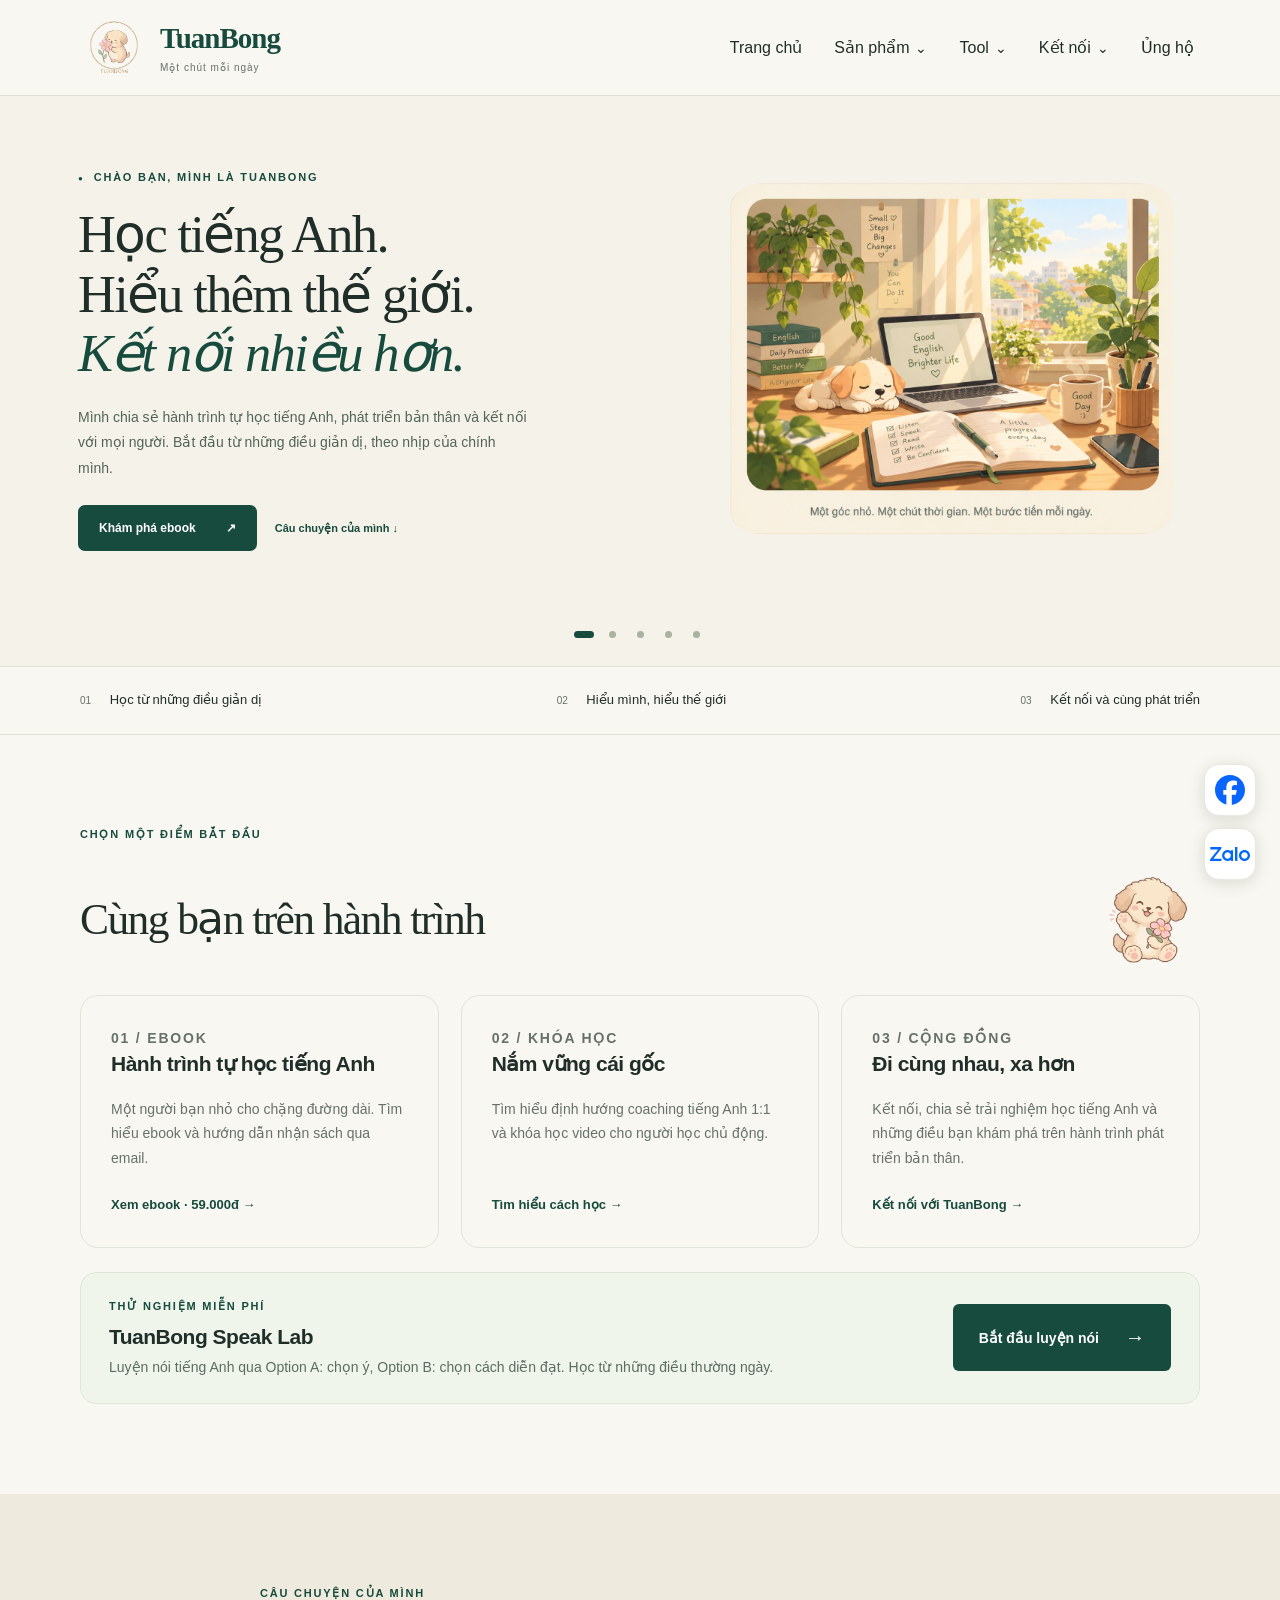
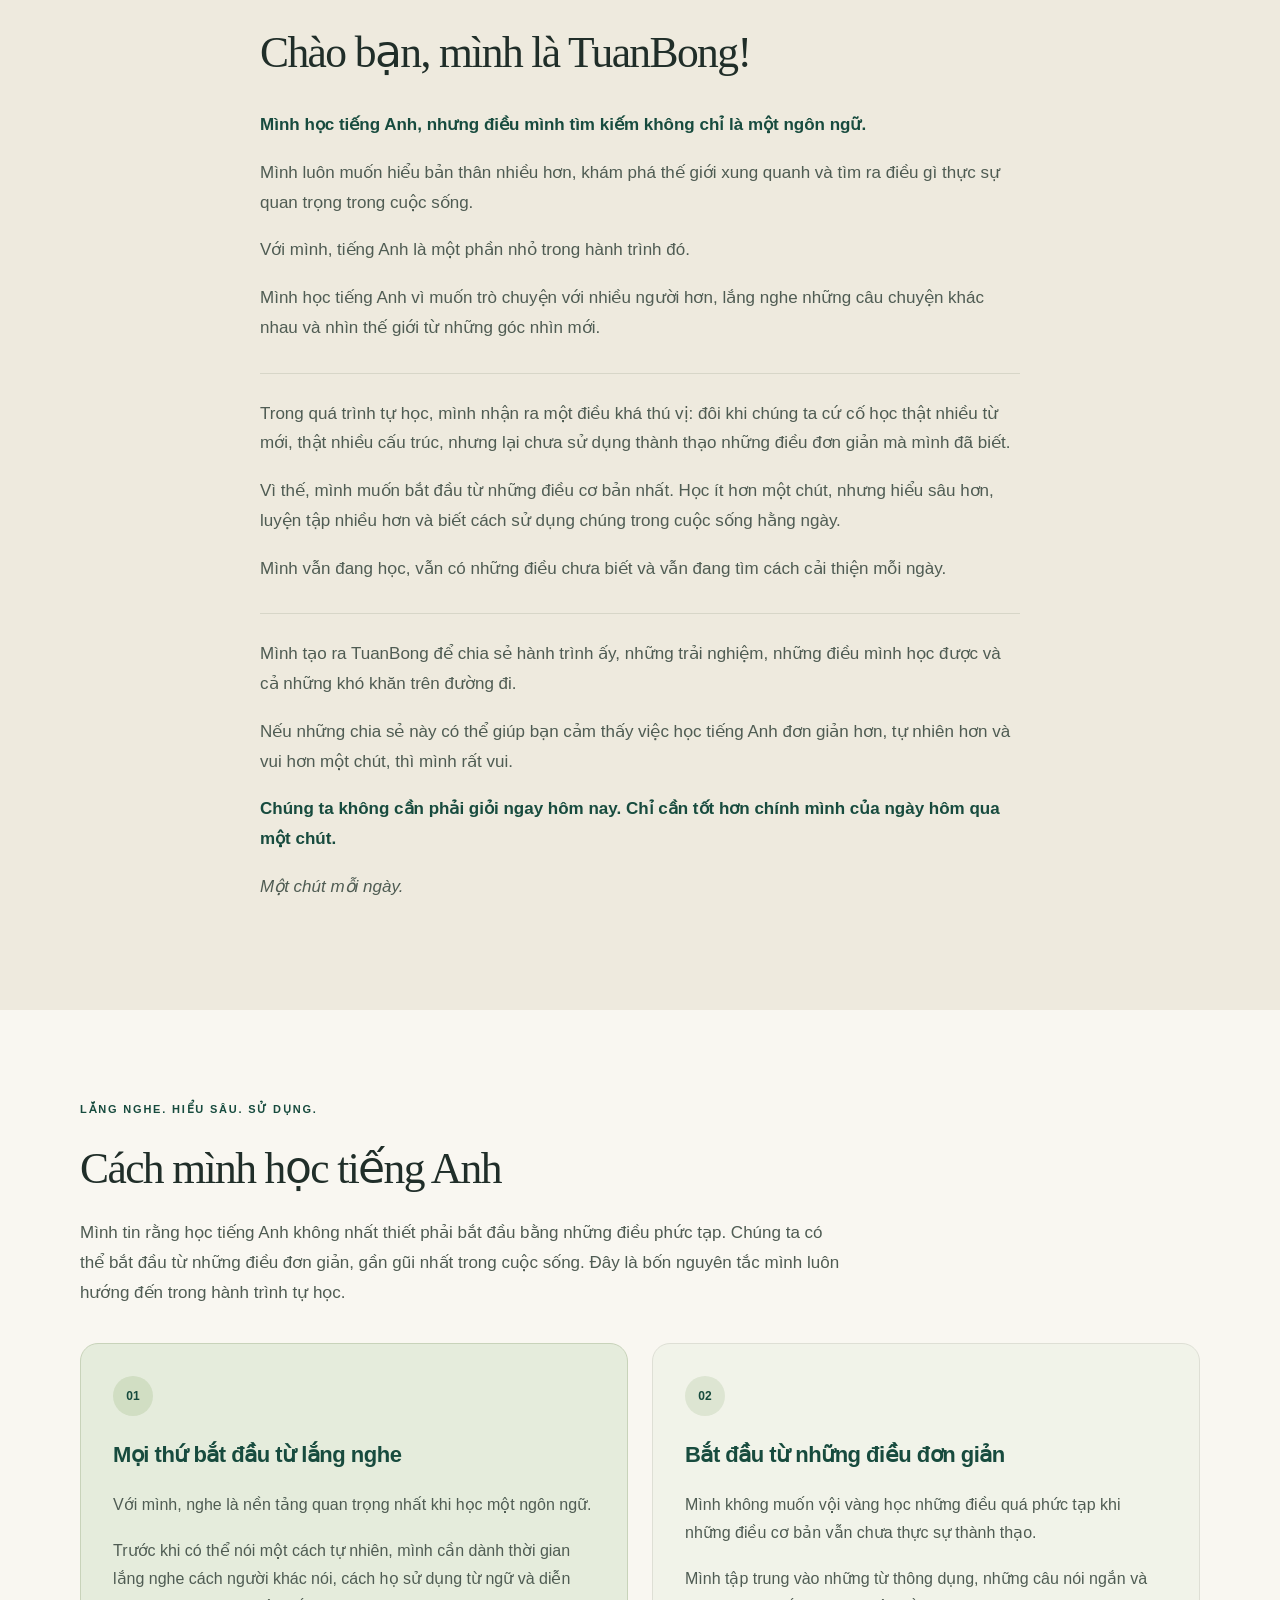
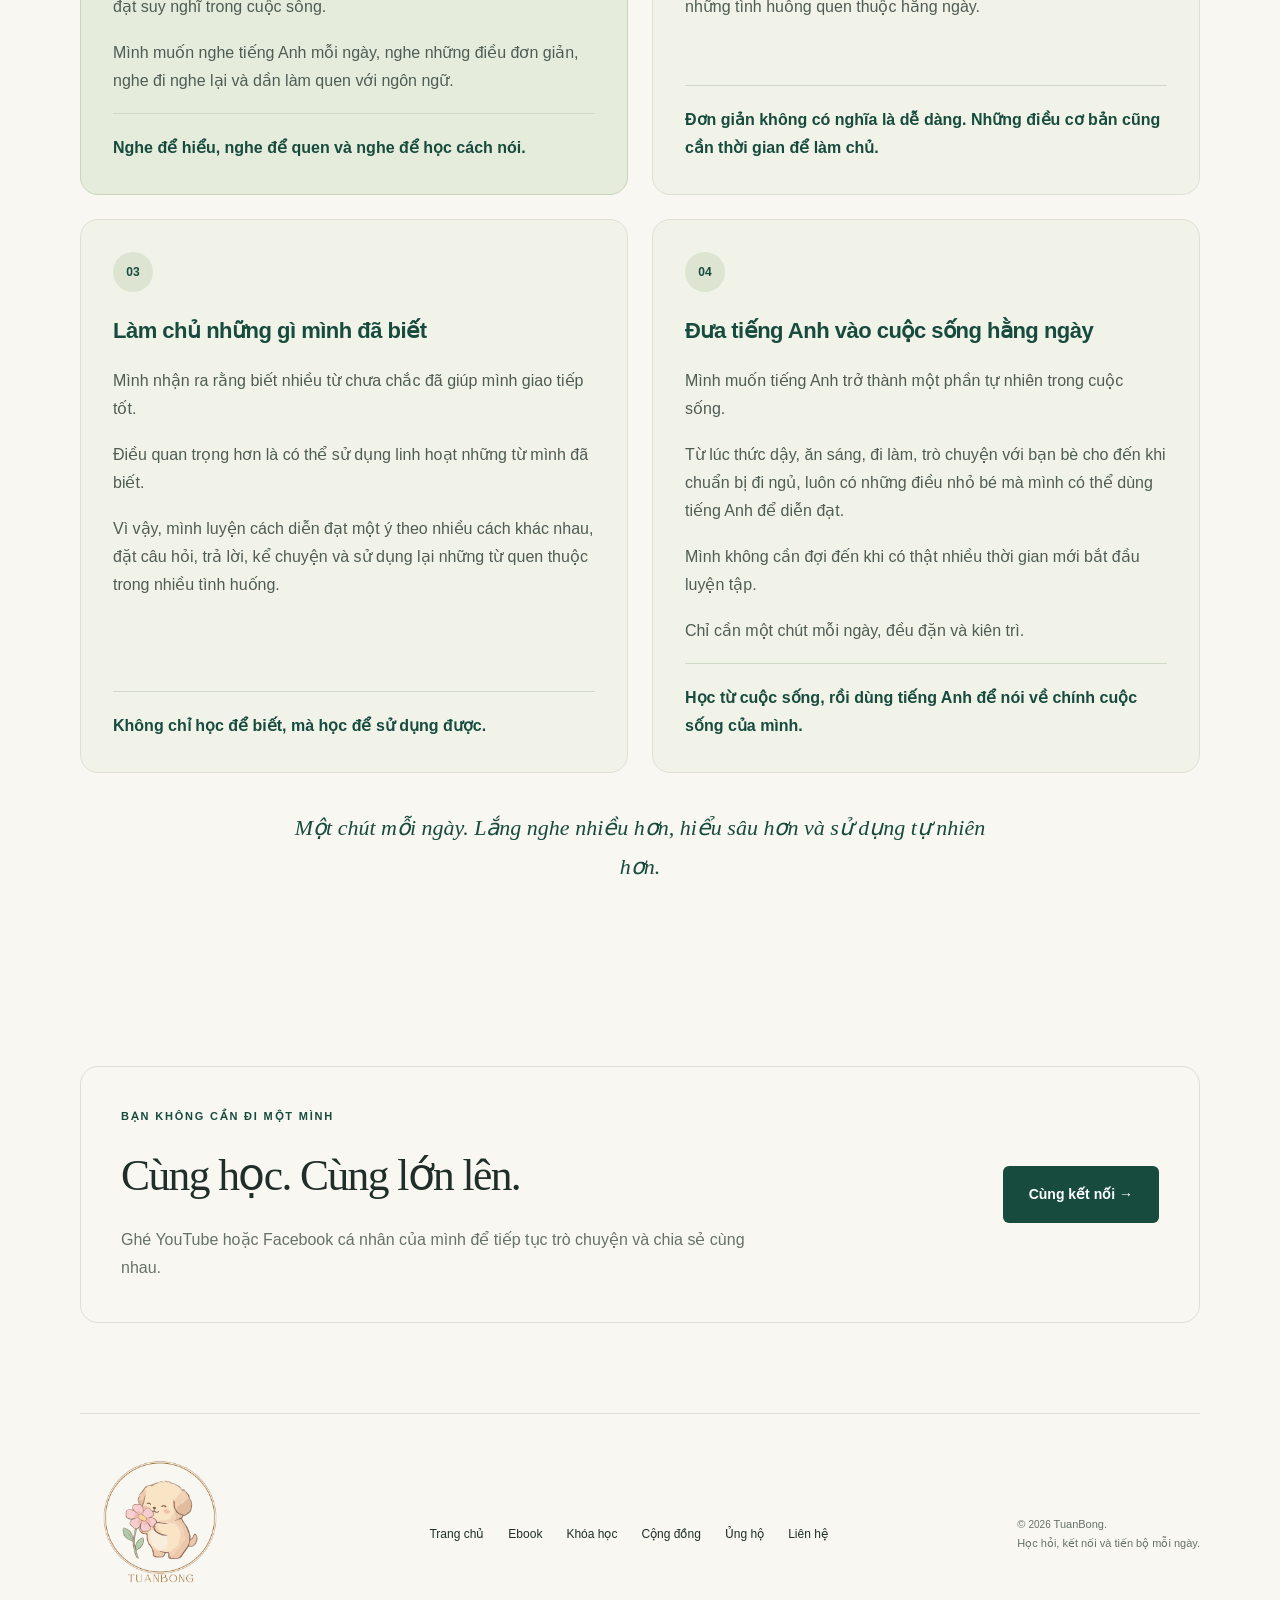
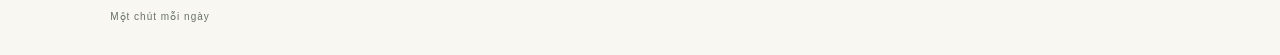
==== index.html @ 570c2ac6 "Center homepage story column and align heading with body" ====
<!doctype html>
<html lang="vi">
  <head>
    <meta charset="utf-8" />
    <meta name="viewport" content="width=device-width, initial-scale=1" />
    <script src="./device-layout.js?v=20261028-1"></script>
    <meta
      name="description"
      content="TuanBong — không gian chia sẻ hành trình tự học tiếng Anh, phát triển bản thân và kết nối. Một chút mỗi ngày, không chỉ để học tốt hơn mà còn để sống tốt hơn."
    />
    <meta name="theme-color" content="#174b3e" />
    <title>TuanBong | Học tiếng Anh</title>
    <link rel="icon" type="image/png" href="./assets/tuanbong-logo.png" />
    <link rel="stylesheet" href="./styles.css?v=20261031-story-centered-1" />
    <script src="./script.js?v=20261031-contact-icons-1" defer></script>
    <link rel="stylesheet" href="./home-slides.css?v=20261028-aligned-4" />
    <script src="./home-slides.js?v=20261031-autoplay-1" defer></script>
  </head>
  <body data-page="home">
    <a class="skip-link" href="#main">Đến nội dung chính</a>
    <header class="site-header">
      <div class="container nav">
        <a
          class="brand brand-lockup"
          href="./"
          aria-label="TuanBong — Trang chủ"
        >
          <img
            class="brand-logo"
            src="./assets/tuanbong-logo.png"
            width="2000"
            height="2000"
            alt=""
          />
          <span class="brand-name">TuanBong<span>Một chút mỗi ngày</span></span>
        </a>
        <nav class="primary-nav" aria-label="Điều hướng chính">
          <a href="./" aria-current="page">Trang chủ</a>
          <details class="nav-dropdown"><summary>Sản phẩm <span aria-hidden="true">⌄</span></summary><div class="nav-submenu"><a href="./ebook/">Ebook</a><a href="./courses/">Khóa học</a></div></details>
          <details class="nav-dropdown"><summary>Tool <span aria-hidden="true">⌄</span></summary><div class="nav-submenu"><a href="./speak-lab/">TuanBong Speak Lab</a><a href="./youtube/">TuanBong YouTube</a></div></details>
          <details class="nav-dropdown"><summary>Kết nối <span aria-hidden="true">⌄</span></summary><div class="nav-submenu"><a href="./community/">Cộng đồng</a><a href="./contact/">Liên hệ</a><a href="./booking/">Đặt lịch</a></div></details>
          <a href="./donate/">Ủng hộ</a>
        </nav>
      </div>
    </header>
    <main id="main">
      <section id="home-showcase" class="hs-carousel" data-version="20261027-1" aria-label="Khám phá TuanBong" aria-roledescription="trình chiếu"><div class="hs-stage" tabindex="0" aria-label="Dùng phím mũi tên để chuyển slide"><article role="group" aria-roledescription="slide" class="hs-slide hs-intro hs-active" aria-label="1 trên 5: Về TuanBong"><div class="hs-copy"><p class="hs-kicker">CHÀO BẠN, MÌNH LÀ TUANBONG</p><h1 id="home-title">Học tiếng Anh.<br>Hiểu thêm thế giới.<br><em>Kết nối nhiều hơn.</em></h1><p class="hs-lead">Mình chia sẻ hành trình tự học tiếng Anh, phát triển bản thân và kết nối với mọi người. Bắt đầu từ những điều giản dị, theo nhịp của chính mình.</p><div class="hs-intro-actions"><a class="hs-cta" href="./ebook/">Khám phá ebook <span>↗</span></a><a class="hs-secondary" href="#cau-chuyen">Câu chuyện của mình ↓</a></div></div><div class="hs-media"><img src="./assets/illustrations/homepage-study.png" alt="Góc học tập cũ của TuanBong: Một góc nhỏ. Một chút thời gian. Một bước tiến mỗi ngày."></div></article><article role="group" aria-roledescription="slide" class="hs-slide hs-course" inert aria-hidden="true" aria-label="2 trên 5: Học tiếng Anh 1:1"><div class="hs-copy"><p class="hs-kicker">HỌC TIẾNG ANH / ĐỒNG HÀNH CÁ NHÂN</p><h2><span class="hs-course-title">Học tiếng Anh 1:1</span><br><em>cùng TuanBong.</em></h2><p class="hs-lead">Dành cho bạn muốn có người đồng hành, xây nền tảng và tập sử dụng tiếng Anh trong cuộc sống.</p><ul class="hs-features"><li>Trao đổi trực tiếp</li><li>Nền tảng hằng ngày</li><li>Hướng đến tự học</li></ul><a class="hs-cta" href="./courses/"><span class="hs-cta-label"><svg class="hs-cta-icon" viewBox="0 0 24 24" width="19" height="19" fill="none" stroke="currentColor" stroke-width="1.7" stroke-linecap="round" stroke-linejoin="round" aria-hidden="true" focusable="false"><circle cx="8" cy="7" r="3"/><path d="M2 20v-2a6 6 0 0 1 12 0v2M16 4a3 3 0 0 1 0 6M17 14a5 5 0 0 1 5 5v1"/></svg><span>Tìm hiểu hình thức học 1:1</span></span> <span aria-hidden="true">↗</span></a></div><div class="hs-media"><span class="hs-bigmark" aria-hidden="true">1:1</span><span class="hs-tag hs-top">Lắng nghe · Hiểu · Sử dụng</span><img src="./assets/mascots/learning.webp" alt="Chú cún thương hiệu TuanBong"><span class="hs-tag hs-bottom">Từng bước làm chủ nền tảng</span></div></article><article role="group" aria-roledescription="slide" class="hs-slide hs-recorded" inert aria-hidden="true" aria-label="3 trên 5: Khóa học video"><div class="hs-copy"><p class="hs-kicker">KHÓA HỌC / VIDEO QUAY SẴN</p><h2>Khóa học tiếng Anh<br><em>qua video.</em></h2><p class="hs-lead">Hình thức tự học chủ động: xem lại nội dung và dành thời gian thực hành theo nhịp của bạn.</p><ul class="hs-features"><li>Chủ động thời gian</li><li>Xem lại để ôn tập</li><li>Thông tin sẽ được công bố</li></ul><a class="hs-cta" href="./courses/"><span class="hs-cta-label"><svg class="hs-cta-icon" viewBox="0 0 24 24" width="19" height="19" fill="none" stroke="currentColor" stroke-width="1.7" stroke-linecap="round" stroke-linejoin="round" aria-hidden="true" focusable="false"><rect x="2" y="3" width="20" height="14" rx="2"/><path d="m10 7 5 3-5 3ZM8 21h8M12 17v4"/></svg><span>Xem định hướng khóa học</span></span> <span aria-hidden="true">↗</span></a></div><div class="hs-media"><span class="hs-bigmark" aria-hidden="true">Video</span><span class="hs-tag hs-top">Học · Xem lại · Thực hành</span><img src="./assets/mascots/reading.webp" alt="Chú cún thương hiệu TuanBong"><span class="hs-tag hs-bottom">Chi tiết cập nhật khi công bố</span></div></article><article role="group" aria-roledescription="slide" class="hs-slide hs-youtube" inert aria-hidden="true" aria-label="4 trên 5: Kênh YouTube"><div class="hs-copy"><p class="hs-kicker">NỘI DUNG CHIA SẺ / YOUTUBE</p><h2>Kênh YouTube<br><em>của TuanBong.</em></h2><p class="hs-lead">Xem những chia sẻ về hành trình tự học tiếng Anh và những điều mình học được trên đường đi.</p><ul class="hs-features"><li>Hành trình tự học</li><li>Trải nghiệm cá nhân</li><li>Cùng khám phá</li></ul><a class="hs-cta" href="https://www.youtube.com/@Tuanshare-E" target="_blank" rel="noopener"><span class="hs-cta-label"><svg class="hs-cta-icon" viewBox="0 0 24 24" width="19" height="19" fill="none" stroke="currentColor" stroke-width="1.7" stroke-linecap="round" stroke-linejoin="round" aria-hidden="true" focusable="false"><rect x="2" y="5" width="20" height="14" rx="4"/><path d="m10 9 5 3-5 3Z" fill="currentColor" stroke="none"/></svg><span>Ghé kênh YouTube</span></span> <span aria-hidden="true">↗</span></a></div><div class="hs-media"><span class="hs-bigmark" aria-hidden="true">YouTube</span><span class="hs-tag hs-top">Những điều mình học được</span><img src="./assets/mascots/listening.webp" alt="Chú cún thương hiệu TuanBong"><span class="hs-tag hs-bottom">Nghe thêm một câu chuyện</span></div></article><article role="group" aria-roledescription="slide" class="hs-slide hs-community" inert aria-hidden="true" aria-label="5 trên 5: Cộng đồng và kết nối"><div class="hs-copy"><p class="hs-kicker">KẾT NỐI / CÙNG CHIA SẺ</p><h2>Cộng đồng học<br><em>& kết nối.</em></h2><p class="hs-lead">Ghé YouTube và Facebook cá nhân của mình để giữ liên lạc, chia sẻ trải nghiệm và cùng học hỏi.</p><ul class="hs-features"><li>Kênh YouTube</li><li>Facebook cá nhân</li><li>Chia sẻ trải nghiệm</li></ul><a class="hs-cta" href="./community/"><span class="hs-cta-label"><svg class="hs-cta-icon" viewBox="0 0 24 24" width="19" height="19" fill="none" stroke="currentColor" stroke-width="1.7" stroke-linecap="round" stroke-linejoin="round" aria-hidden="true" focusable="false"><circle cx="12" cy="7" r="3"/><path d="M6 21v-2a6 6 0 0 1 12 0v2M5 5a3 3 0 0 0 0 6M19 5a3 3 0 0 1 0 6M2 20v-2a5 5 0 0 1 3-4M22 20v-2a5 5 0 0 0-3-4"/></svg><span>Xem các kênh kết nối</span></span> <span aria-hidden="true">↗</span></a></div><div class="hs-media"><span class="hs-bigmark" aria-hidden="true">Together</span><span class="hs-tag hs-top">Bạn không cần đi một mình</span><img src="./assets/mascots/connecting.webp" alt="Chú cún thương hiệu TuanBong"><span class="hs-tag hs-bottom">Cùng học. Cùng lớn lên.</span></div></article></div><div class="hs-controls"><div class="hs-choices" aria-label="Chọn slide"><button class="hs-choice" aria-label="Về TuanBong" aria-pressed="true"></button><button class="hs-choice" aria-label="Học tiếng Anh 1:1" aria-pressed="false"></button><button class="hs-choice" aria-label="Khóa học video" aria-pressed="false"></button><button class="hs-choice" aria-label="Kênh YouTube" aria-pressed="false"></button><button class="hs-choice" aria-label="Cộng đồng và kết nối" aria-pressed="false"></button></div><button class="hs-pause-accessible" id="hs-pause" aria-label="Tạm dừng tự chạy" aria-pressed="false">Tạm dừng tự chạy</button></div><p class="hs-sr" aria-live="polite" id="hs-announce"></p></section>
      <div class="details-strip">
        <div class="container details">
          <span><b>01</b> Học từ những điều giản dị</span
          ><span><b>02</b> Hiểu mình, hiểu thế giới</span
          ><span><b>03</b> Kết nối và cùng phát triển</span>
        </div>
      </div>
      <section class="section container" aria-labelledby="explore-title">
        <p class="eyebrow">CHỌN MỘT ĐIỂM BẮT ĐẦU</p>
        <div class="tb-mascot-heading"><h2 id="explore-title">Cùng bạn trên hành trình</h2><img class="tb-mascot " src="./assets/mascots/welcome.webp" width="360" height="360" alt="" aria-hidden="true" loading="lazy" decoding="async"></div>
        <div class="card-grid">
          <article class="benefit-card pathway-card">
            <p class="eyebrow">01 / EBOOK</p>
            <h3>Hành trình tự học tiếng Anh</h3>
            <p>
              Một người bạn nhỏ cho chặng đường dài. Tìm hiểu ebook và hướng dẫn
              nhận sách qua email.
            </p>
            <a class="text-link" href="./ebook/">Xem ebook · 59.000đ →</a>
          </article>
          <article class="benefit-card pathway-card">
            <p class="eyebrow">02 / KHÓA HỌC</p>
            <h3>Nắm vững cái gốc</h3>
            <p>
              Tìm hiểu định hướng coaching tiếng Anh 1:1 và khóa học video cho
              người học chủ động.
            </p>
            <a class="text-link" href="./courses/">Tìm hiểu cách học →</a>
          </article>
          <article class="benefit-card pathway-card">
            <p class="eyebrow">03 / CỘNG ĐỒNG</p>
            <h3>Đi cùng nhau, xa hơn</h3>
            <p>
              Kết nối, chia sẻ trải nghiệm học tiếng Anh và những điều bạn khám
              phá trên hành trình phát triển bản thân.
            </p>
            <a class="text-link" href="./community/">Kết nối với TuanBong →</a>
          </article>
        </div>
        <div style="margin-top:24px;padding:24px 28px;border:1px solid #dfe7d9;border-radius:16px;background:#f0f5ec;display:flex;flex-wrap:wrap;align-items:center;justify-content:space-between;gap:18px">
          <div>
            <p class="eyebrow" style="margin:0 0 8px">THỬ NGHIỆM MIỄN PHÍ</p>
            <h3 style="margin:0 0 7px">TuanBong Speak Lab</h3>
            <p style="margin:0;color:#5c6c60;font-size:14px;line-height:1.6">Luyện nói tiếng Anh qua Option A: chọn ý, Option B: chọn cách diễn đạt. Học từ những điều thường ngày.</p>
          </div>
          <a class="button" href="./speak-lab/">Bắt đầu luyện nói <span aria-hidden="true">→</span></a>
        </div>
      </section>
      <section
        class="story-section personal-story"
        id="cau-chuyen"
        aria-labelledby="story-title"
      >
        <div class="container section">
          <p class="eyebrow">CÂU CHUYỆN CỦA MÌNH</p>
          <h2 id="story-title">Chào bạn, mình là TuanBong!</h2>
          <div class="story-layout">
            <div class="story-block">
              <p>
                <strong
                  >Mình học tiếng Anh, nhưng điều mình tìm kiếm không chỉ là một
                  ngôn ngữ.</strong
                >
              </p>
              <p>
                Mình luôn muốn hiểu bản thân nhiều hơn, khám phá thế giới xung
                quanh và tìm ra điều gì thực sự quan trọng trong cuộc sống.
              </p>
              <p>Với mình, tiếng Anh là một phần nhỏ trong hành trình đó.</p>
              <p>
                Mình học tiếng Anh vì muốn trò chuyện với nhiều người hơn, lắng
                nghe những câu chuyện khác nhau và nhìn thế giới từ những góc
                nhìn mới.
              </p>
            </div>
            <div class="story-block">
              <p>
                Trong quá trình tự học, mình nhận ra một điều khá thú vị: đôi
                khi chúng ta cứ cố học thật nhiều từ mới, thật nhiều cấu trúc,
                nhưng lại chưa sử dụng thành thạo những điều đơn giản mà mình đã
                biết.
              </p>
              <p>
                Vì thế, mình muốn bắt đầu từ những điều cơ bản nhất. Học ít hơn
                một chút, nhưng hiểu sâu hơn, luyện tập nhiều hơn và biết cách
                sử dụng chúng trong cuộc sống hằng ngày.
              </p>
              <p>
                Mình vẫn đang học, vẫn có những điều chưa biết và vẫn đang tìm
                cách cải thiện mỗi ngày.
              </p>
            </div>
            <div class="story-block">
              <p>
                Mình tạo ra TuanBong để chia sẻ hành trình ấy, những trải
                nghiệm, những điều mình học được và cả những khó khăn trên đường
                đi.
              </p>
              <p>
                Nếu những chia sẻ này có thể giúp bạn cảm thấy việc học tiếng
                Anh đơn giản hơn, tự nhiên hơn và vui hơn một chút, thì mình rất
                vui.
              </p>
              <p>
                <strong
                  >Chúng ta không cần phải giỏi ngay hôm nay. Chỉ cần tốt hơn
                  chính mình của ngày hôm qua một chút.</strong
                >
              </p>
              <p><em>Một chút mỗi ngày.</em></p>
            </div>
          </div>
        </div>
      </section>
      <section
        class="section container learning-method"
        id="cach-minh-hoc"
        aria-labelledby="learning-title"
      >
        <div class="method-intro">
          <p class="eyebrow">LẮNG NGHE. HIỂU SÂU. SỬ DỤNG.</p>
          <h2 id="learning-title">Cách mình học <span class="learning-language">tiếng Anh</span></h2>
          <p>
            Mình tin rằng học tiếng Anh không nhất thiết phải bắt đầu bằng những
            điều phức tạp. Chúng ta có thể bắt đầu từ những điều đơn giản, gần
            gũi nhất trong cuộc sống. Đây là bốn nguyên tắc mình luôn hướng đến
            trong hành trình tự học.
          </p>
        </div>
        <div class="principle-grid">
          <article class="principle-card principle-listening">
            <span class="principle-number" aria-hidden="true">01</span>
            <h3>Mọi thứ bắt đầu từ lắng nghe</h3>
            <p>
              Với mình, nghe là nền tảng quan trọng nhất khi học một ngôn ngữ.
            </p>
            <p>
              Trước khi có thể nói một cách tự nhiên, mình cần dành thời gian
              lắng nghe cách người khác nói, cách họ sử dụng từ ngữ và diễn đạt
              suy nghĩ trong cuộc sống.
            </p>
            <p>
              Mình muốn nghe tiếng Anh mỗi ngày, nghe những điều đơn giản, nghe
              đi nghe lại và dần làm quen với ngôn ngữ.
            </p>
            <p class="principle-takeaway">
              <strong
                >Nghe để hiểu, nghe để quen và nghe để học cách nói.</strong
              >
            </p>
          </article>
          <article class="principle-card">
            <span class="principle-number" aria-hidden="true">02</span>
            <h3>Bắt đầu từ những điều đơn giản</h3>
            <p>
              Mình không muốn vội vàng học những điều quá phức tạp khi những
              điều cơ bản vẫn chưa thực sự thành thạo.
            </p>
            <p>
              Mình tập trung vào những từ thông dụng, những câu nói ngắn và
              những tình huống quen thuộc hằng ngày.
            </p>
            <p class="principle-takeaway">
              <strong
                >Đơn giản không có nghĩa là dễ dàng. Những điều cơ bản cũng cần
                thời gian để làm chủ.</strong
              >
            </p>
          </article>
          <article class="principle-card">
            <span class="principle-number" aria-hidden="true">03</span>
            <h3>Làm chủ những gì mình đã biết</h3>
            <p>
              Mình nhận ra rằng biết nhiều từ chưa chắc đã giúp mình giao tiếp
              tốt.
            </p>
            <p>
              Điều quan trọng hơn là có thể sử dụng linh hoạt những từ mình đã
              biết.
            </p>
            <p>
              Vì vậy, mình luyện cách diễn đạt một ý theo nhiều cách khác nhau,
              đặt câu hỏi, trả lời, kể chuyện và sử dụng lại những từ quen thuộc
              trong nhiều tình huống.
            </p>
            <p class="principle-takeaway">
              <strong>Không chỉ học để biết, mà học để sử dụng được.</strong>
            </p>
          </article>
          <article class="principle-card">
            <span class="principle-number" aria-hidden="true">04</span>
            <h3>Đưa tiếng Anh vào cuộc sống hằng ngày</h3>
            <p>
              Mình muốn tiếng Anh trở thành một phần tự nhiên trong cuộc sống.
            </p>
            <p>
              Từ lúc thức dậy, ăn sáng, đi làm, trò chuyện với bạn bè cho đến
              khi chuẩn bị đi ngủ, luôn có những điều nhỏ bé mà mình có thể dùng
              tiếng Anh để diễn đạt.
            </p>
            <p>
              Mình không cần đợi đến khi có thật nhiều thời gian mới bắt đầu
              luyện tập.
            </p>
            <p>Chỉ cần một chút mỗi ngày, đều đặn và kiên trì.</p>
            <p class="principle-takeaway">
              <strong
                >Học từ cuộc sống, rồi dùng tiếng Anh để nói về chính cuộc sống
                của mình.</strong
              >
            </p>
          </article>
        </div>
        <p class="method-closing">
          <em
            >Một chút mỗi ngày. Lắng nghe nhiều hơn, hiểu sâu hơn và sử dụng tự
            nhiên hơn.</em
          >
        </p>
      </section>
      <section class="section container">
        <div class="gentle-callout">
          <div>
            <p class="eyebrow">BẠN KHÔNG CẦN ĐI MỘT MÌNH</p>
            <h2>Cùng học. Cùng lớn lên.</h2>
            <p>
              Ghé YouTube hoặc Facebook cá nhân của mình để tiếp tục trò chuyện
              và chia sẻ cùng nhau.
            </p>
          </div>
          <a class="button" href="./community/">Cùng kết nối →</a>
        </div>
      </section>
    </main>
    <footer class="container footer">
      <a class="brand footer-brand" href="./" aria-label="TuanBong — Trang chủ">
        <img
          class="footer-logo"
          src="./assets/tuanbong-logo.png"
          width="2000"
          height="2000"
          loading="lazy"
          alt="Logo TuanBong: chú chó ôm bông hoa và chữ TUANBONG"
        />
        <span>Một chút mỗi ngày</span>
      </a>
      <nav class="footer-links" aria-label="Điều hướng cuối trang">
        <a href="./">Trang chủ</a>
        <a href="./ebook/">Ebook</a>
        <a href="./courses/">Khóa học</a>
        <a href="./community/">Cộng đồng</a>
        <a href="./donate/">Ủng hộ</a>
        <a href="./contact/">Liên hệ</a>
      </nav>
      <p>
        © <span id="year">2026</span> TuanBong.<br />Học hỏi, kết nối và tiến
        bộ mỗi ngày.
      </p>
    </footer>
  </body>
</html>
---- styles.css ----
/* Đổi các màu chính tại đây để tùy chỉnh toàn bộ website. */
:root {
  --green: #174b3e;
  --green-dark: #123d33;
  --cream: #f9f7f1;
  --ink: #202e29;
  --muted: #66716a;
  --line: #dedfd5;
  --accent: #d8e7b4;
  --radius: 18px;
}
* {
  box-sizing: border-box;
}
html {
  scroll-behavior: smooth;
  scroll-padding-top: 100px;
}
body {
  margin: 0;
  background: var(--cream);
  color: var(--ink);
  font-family: Arial, Helvetica, sans-serif;
  font-size: 16px;
  line-height: 1.75;
}
a {
  color: inherit;
  text-decoration: none;
}
button {
  font: inherit;
  cursor: pointer;
}
img {
  max-width: 100%;
  display: block;
}
h1,
h2,
h3,
p {
  margin-top: 0;
}
h1,
h2,
h3 {
  line-height: 1.2;
}
h1,
h2 {
  font-family: Georgia, "Times New Roman", serif;
  font-weight: 400;
  letter-spacing: -1.6px;
}
h1 {
  font-size: clamp(42px, 5.2vw, 70px);
  margin-bottom: 25px;
}
h1 em {
  color: var(--green);
  font-weight: 400;
}
h2 {
  font-size: clamp(32px, 3.4vw, 46px);
  margin-bottom: 24px;
}
h3 {
  font-size: 21px;
  letter-spacing: -0.5px;
}
p {
  margin-bottom: 18px;
}
.container {
  width: min(1120px, calc(100% - 64px));
  margin-inline: auto;
}
.section {
  padding-block: 90px;
}
.eyebrow {
  font-size: 11px;
  letter-spacing: 1.8px;
  font-weight: 700;
  color: var(--green);
  margin-bottom: 23px;
}
.site-header {
  /* Giữ logo và menu luôn nhìn thấy khi cuộn trang. */
  position: sticky;
  top: 0;
  z-index: 100;
  border-bottom: 1px solid var(--line);
  background: var(--cream);
}
.nav {
  display: flex;
  align-items: center;
  justify-content: space-between;
  min-height: 95px;
  gap: 24px;
}
.brand {
  display: inline-flex;
  align-items: center;
  gap: 10px;
  font-size: 16px;
  font-weight: 700;
  letter-spacing: -0.5px;
}
.brand-icon {
  background: var(--green);
  color: var(--cream);
  height: 34px;
  width: 34px;
  border-radius: 50%;
  display: inline-flex;
  align-items: center;
  justify-content: center;
  font-family: Georgia, serif;
  font-size: 24px;
  padding-bottom: 3px;
}
.nav nav {
  display: flex;
  align-items: center;
  gap: 32px;
  font-size: 13px;
}
.nav nav > a:not(.button):hover,
.text-link:hover {
  text-decoration: underline;
  text-underline-offset: 5px;
}
.button {
  display: inline-flex;
  align-items: center;
  justify-content: center;
  gap: 26px;
  background: var(--green);
  color: white;
  padding: 15px 25px;
  border: 1px solid transparent;
  border-radius: 6px;
  font-size: 14px;
  font-weight: 700;
  transition:
    background 0.2s,
    transform 0.2s;
}
.button:hover {
  background: var(--green-dark);
  transform: translateY(-2px);
}
.button-small {
  padding: 10px 18px;
  gap: 18px;
}
.button span {
  font-size: 20px;
  font-weight: 400;
}
.hero {
  display: grid;
  grid-template-columns: 1.15fr 1fr;
  gap: 50px;
  align-items: center;
  padding-block: 65px 70px;
}
.dot {
  display: inline-block;
  width: 7px;
  height: 7px;
  background: var(--green);
  border-radius: 50%;
  margin-right: 6px;
}
.intro {
  max-width: 470px;
  color: var(--muted);
  font-size: 17px;
}
.intro strong {
  font-weight: 400;
  color: var(--ink);
}
.hero-actions {
  display: flex;
  align-items: center;
  gap: 28px;
  margin-top: 30px;
}
.text-link {
  font-size: 13px;
  font-weight: 700;
}
.hero-note {
  font-size: 11px;
  color: var(--muted);
  margin-top: 19px;
}
.hero-art {
  position: relative;
  min-height: 500px;
  background: #e9eddf;
  border-radius: 48% 48% 12px 12px;
  display: flex;
  align-items: center;
  justify-content: center;
  isolation: isolate;
  overflow: hidden;
}
.book-cover {
  width: 245px;
  height: auto;
  transform: rotate(-8deg);
  box-shadow: 13px 20px 24px #253b292f;
  border-radius: 3px;
  z-index: 1;
}
.book-halo {
  position: absolute;
  width: 335px;
  height: 335px;
  border: 1px solid #c9d2bc;
  border-radius: 50%;
  z-index: -1;
}
.art-label,
.art-bottom {
  position: absolute;
  font-size: 9px;
  letter-spacing: 2px;
  color: #52664b;
}
.art-label {
  top: 30px;
}
.art-bottom {
  bottom: 24px;
}
.art-sticker {
  position: absolute;
  z-index: 2;
  right: 15px;
  bottom: 91px;
  background: #f1d599;
  padding: 15px 18px;
  border-radius: 50%;
  font-size: 11px;
  line-height: 1.4;
  text-align: center;
  transform: rotate(10deg);
  box-shadow: 0 3px 8px #0000000a;
}
.art-sticker span {
  display: block;
  font-size: 25px;
  margin-bottom: 3px;
}
.details-strip {
  border-block: 1px solid var(--line);
}
.details {
  display: flex;
  justify-content: space-between;
  gap: 20px;
  padding-block: 22px;
  font-size: 13px;
}
.details b {
  font-size: 10px;
  color: var(--muted);
  margin-right: 15px;
  font-weight: 400;
}
.section-heading {
  margin-bottom: 35px;
}
.two-column {
  display: grid;
  grid-template-columns: 1fr 1fr;
  gap: 90px;
}
.large-copy {
  font-size: 24px;
  line-height: 1.55;
  max-width: 410px;
}
.two-column > div {
  color: var(--muted);
}
.sample-note {
  font-size: 12px;
  color: var(--muted);
  border-left: 2px solid #b5c1a5;
  padding-left: 12px;
}
.benefits {
  background: #edf0e7;
}
.card-grid {
  display: grid;
  grid-template-columns: repeat(3, 1fr);
  gap: 22px;
}
.benefit-card {
  background: var(--cream);
  padding: 30px;
  border: 1px solid #e1e5d9;
  border-radius: var(--radius);
}
.benefit-card p {
  font-size: 14px;
  color: var(--muted);
  margin-bottom: 0;
}
.card-icon {
  display: flex;
  width: 44px;
  height: 44px;
  background: #e8eddc;
  border-radius: 50%;
  align-items: center;
  justify-content: center;
  color: var(--green);
  font-size: 26px;
  margin-bottom: 35px;
}
.contents {
  display: grid;
  grid-template-columns: 1fr 1.2fr;
  gap: 95px;
}
.contents-intro > p:not(.eyebrow) {
  color: var(--muted);
  font-size: 15px;
}
.pill {
  display: inline-block;
  border: 1px solid var(--line);
  border-radius: 30px;
  padding: 5px 13px;
  font-size: 11px;
  margin-top: 14px;
}
details {
  border-bottom: 1px solid var(--line);
}
summary {
  cursor: pointer;
  list-style: none;
  padding: 22px 0;
  display: flex;
  gap: 20px;
  align-items: center;
  font-size: 16px;
  font-weight: 600;
}
summary::-webkit-details-marker {
  display: none;
}
.chapter-number {
  font-size: 11px;
  font-weight: 400;
  color: var(--muted);
}
.toggle {
  margin-left: auto;
  font-size: 21px;
  font-weight: 400;
}
.toggle:before {
  content: "+";
}
details[open] .toggle:before {
  content: "−";
}
.chapter-list details p {
  padding-left: 35px;
  font-size: 14px;
  color: var(--muted);
  padding-right: 20px;
}
.author-section {
  background: #eeeade;
  padding-block: 70px;
}
.author-layout {
  display: grid;
  grid-template-columns: 1fr 1fr;
  gap: 90px;
  align-items: center;
}
.author-layout > div > p:not(.eyebrow) {
  font-size: 15px;
  color: var(--muted);
}
.author-art {
  position: relative;
  min-height: 360px;
  display: grid;
  place-items: center;
}
.paper {
  background: #fffdf5;
  padding: 30px 35px;
  transform: rotate(-5deg);
  box-shadow: 0 12px 30px #4e4e2b14;
  position: relative;
  z-index: 1;
}
.paper > span:first-child {
  font-size: 9px;
  letter-spacing: 1.5px;
  text-transform: uppercase;
  color: var(--muted);
}
.paper p {
  font-family: Georgia, serif;
  font-style: italic;
  font-size: 25px;
  line-height: 1.6;
  margin-block: 23px;
}
.paper-sign {
  font-size: 11px;
  color: var(--green);
}
.author-sun {
  position: absolute;
  top: 0;
  left: 15px;
  color: #b8be94;
  font-size: 100px;
  line-height: 1;
}
.leaf {
  position: absolute;
  right: 20px;
  bottom: 0;
  font-size: 150px;
  color: var(--green);
  transform: rotate(-25deg);
  z-index: 2;
  line-height: 1;
}
.purchase-panel {
  background: var(--green);
  color: var(--cream);
  border-radius: var(--radius);
  padding: 55px 60px;
  display: grid;
  grid-template-columns: 1.5fr 1fr;
  gap: 55px;
  align-items: center;
}
.purchase-panel .eyebrow {
  color: var(--accent);
}
.purchase-panel h2 {
  margin-bottom: 16px;
}
.purchase-panel p {
  color: #d0dacf;
}
.purchase-features {
  list-style: none;
  padding: 0;
  font-size: 13px;
  margin: 24px 0 0;
}
.purchase-features li {
  padding-block: 4px;
}
.purchase-features li:before {
  content: "✓";
  color: var(--accent);
  margin-right: 10px;
}
.purchase-action {
  text-align: center;
  border-left: 1px solid #ffffff30;
  padding-left: 55px;
}
.price-label {
  font-size: 10px;
  letter-spacing: 2px;
  color: #c4d2c5;
}
.purchase-action .price {
  font-family: Georgia, serif;
  font-size: 48px;
  color: white;
  line-height: 1.2;
  margin-block: 14px 25px;
}
.price span {
  font-size: 25px;
  margin-left: 4px;
}
.button-light {
  background: var(--accent);
  color: var(--green);
  width: 100%;
}
.button-light:hover {
  background: #e5efcc;
}
.purchase-action .purchase-note {
  font-size: 11px;
  line-height: 1.7;
  margin: 15px 0 0;
}
.faq {
  max-width: 760px;
  padding-bottom: 90px;
}
.faq h2 {
  margin-bottom: 30px;
}
.faq summary {
  justify-content: space-between;
}
.faq summary:after {
  content: "+";
  font-size: 22px;
  font-weight: 400;
}
.faq details[open] summary:after {
  content: "−";
}
.faq details p {
  font-size: 14px;
  color: var(--muted);
  padding-right: 25px;
}
.footer {
  display: flex;
  justify-content: space-between;
  align-items: center;
  gap: 25px;
  border-top: 1px solid var(--line);
  padding-block: 30px;
}
.footer p {
  font-size: 11px;
  color: var(--muted);
  margin: 0;
}
.footer p span {
  font-size: 10px;
}
.skip-link {
  position: fixed;
  top: -100px;
  left: 15px;
  background: var(--green);
  color: white;
  padding: 10px;
  z-index: 10;
}
.skip-link:focus {
  top: 10px;
}
:focus-visible {
  outline: 3px solid #bd8831;
  outline-offset: 5px;
}
@media (min-width: 1500px) {
  .hero {
    padding-block: 85px;
  }
  .hero-art {
    min-height: 540px;
  }
}
@media (max-width: 850px) {
  .container {
    width: calc(100% - 40px);
  }
  .hero {
    gap: 25px;
    grid-template-columns: 1.1fr 1fr;
  }
  .hero-art {
    min-height: 410px;
  }
  .book-cover {
    width: 205px;
  }
  .art-label {
    font-size: 7px;
  }
  .art-sticker {
    right: 5px;
    bottom: 55px;
    padding: 12px;
  }
  .art-bottom {
    font-size: 7px;
  }
  .hero-actions {
    gap: 15px;
  }
  .two-column,
  .contents,
  .author-layout {
    gap: 35px;
  }
  .benefit-card {
    padding: 22px;
  }
  .purchase-panel {
    padding: 35px;
    gap: 25px;
  }
  .purchase-action {
    padding-left: 25px;
  }
  .nav nav {
    gap: 20px;
  }
  .footer {
    flex-wrap: wrap;
  }
  .section {
    padding-block: 65px;
  }
}
@media (max-width: 600px) {
  /* Menu hai hàng trên điện thoại không che các điểm đến trong trang. */
  html {
    scroll-padding-top: 165px;
  }
  .nav {
    min-height: 80px;
    gap: 10px;
  }
  .brand {
    font-size: 13px;
    gap: 7px;
  }
  .brand-icon {
    width: 29px;
    height: 29px;
    font-size: 21px;
  }
  .button-small {
    padding: 8px 12px;
    font-size: 12px;
    gap: 9px;
  }
  .hero {
    grid-template-columns: 1fr;
    padding-block: 40px;
    gap: 30px;
  }
  .hero-copy .eyebrow {
    font-size: 9px;
    letter-spacing: 1.2px;
  }
  h1 {
    font-size: 45px;
  }
  .intro {
    font-size: 16px;
  }
  .hero-note {
    font-size: 10px;
  }
  .hero-art {
    min-height: 425px;
    max-width: 400px;
    width: 100%;
    margin: auto;
  }
  .book-cover {
    width: 225px;
  }
  .art-label {
    font-size: 8px;
  }
  .art-bottom {
    font-size: 8px;
  }
  .art-sticker {
    right: 15px;
    bottom: 65px;
  }
  .details {
    flex-direction: column;
    gap: 8px;
    padding-block: 18px;
  }
  .details b {
    margin-right: 10px;
  }
  .section {
    padding-block: 52px;
  }
  .two-column,
  .contents,
  .author-layout,
  .card-grid,
  .purchase-panel {
    grid-template-columns: 1fr;
    gap: 24px;
  }
  .section-heading {
    margin-bottom: 25px;
  }
  .large-copy {
    font-size: 22px;
  }
  .card-icon {
    margin-bottom: 20px;
  }
  .benefit-card {
    padding: 25px;
  }
  .contents-intro {
    min-width: 0;
  }
  .author-section {
    padding-block: 40px;
  }
  .author-art {
    min-height: 330px;
  }
  .author-layout {
    gap: 40px;
  }
  .purchase-panel {
    padding: 30px 24px;
  }
  .purchase-action {
    border-left: 0;
    border-top: 1px solid #ffffff30;
    padding: 25px 0 0;
  }
  .purchase-panel h2 {
    font-size: 33px;
  }
  .purchase-features {
    font-size: 12px;
  }
  .faq {
    padding-bottom: 55px;
  }
  .faq summary {
    font-size: 15px;
  }
  .footer {
    flex-direction: column;
    align-items: flex-start;
    gap: 16px;
    padding-block: 25px;
  }
  .footer .text-link {
    font-size: 12px;
  }
  summary {
    gap: 14px;
  }
}
@media (prefers-reduced-motion: reduce) {
  html {
    scroll-behavior: auto;
  }
  *,
  *::before,
  *::after {
    transition: none !important;
  }
}

/* Mũi tên SVG hiển thị rõ nét trên mọi thiết bị. */
.arrow-icon {
  width: 20px;
  height: 20px;
  flex-shrink: 0;
}

/* Thanh toán thủ công: giữ ảnh nguyên tỉ lệ, không cắt mã QR. */
[hidden] {
  display: none !important;
}
.payment-section {
  padding-bottom: 90px;
}
.payment-layout {
  display: grid;
  grid-template-columns: minmax(0, 0.9fr) minmax(0, 1.1fr);
  gap: 48px;
  align-items: start;
}
.payment-card {
  background: #edf0e7;
  border: 1px solid var(--line);
  border-radius: var(--radius);
  padding: 26px;
}
.payment-card h3 {
  margin-bottom: 22px;
}
.qr-frame {
  background: white;
  border-radius: 10px;
  padding: 14px;
  text-align: center;
}
.qr-frame img {
  width: 100%;
  max-width: 380px;
  height: auto;
  margin-inline: auto;
}
.qr-frame p {
  margin: 0;
  padding: 16px 8px;
  font-size: 14px;
  color: var(--muted);
}
.bank-details {
  margin: 24px 0 0;
  font-size: 14px;
}
.bank-details div {
  display: flex;
  flex-wrap: wrap;
  justify-content: space-between;
  gap: 4px 14px;
  padding-block: 10px;
  border-bottom: 1px solid var(--line);
}
.bank-details dt {
  color: var(--muted);
}
.bank-details dd {
  margin: 0;
  font-weight: 700;
  overflow-wrap: anywhere;
}
.payment-amount {
  color: var(--green);
}
.payment-steps {
  padding-left: 25px;
  margin: 0 0 28px;
}
.payment-steps li {
  padding-left: 8px;
  margin-bottom: 26px;
}
.payment-steps li::marker {
  color: var(--green);
  font-weight: 700;
}
.payment-steps h3 {
  font-size: 20px;
  margin-bottom: 12px;
}
.payment-steps p {
  color: var(--muted);
  font-size: 15px;
}
.payment-steps strong {
  color: var(--ink);
}
.order-form-link {
  width: 100%;
  text-align: center;
}
#form-note {
  margin-top: 18px;
}
.transfer-reference {
  padding: 18px;
  border: 1px solid var(--line);
  border-radius: 10px;
}
.transfer-reference h4 {
  margin: 0 0 12px;
  font-size: 16px;
}
.reference-copy {
  display: flex;
  align-items: center;
  flex-wrap: wrap;
  gap: 12px;
  margin-bottom: 14px;
}
.reference-copy code {
  font-size: 19px;
  color: var(--green);
  user-select: all;
}
.reference-copy .button {
  padding: 10px 16px;
}
.transfer-reference p:last-child {
  margin-bottom: 0;
}
#copy-status:empty {
  display: none;
}
@media (max-width: 700px) {
  .payment-layout {
    grid-template-columns: minmax(0, 1fr);
    gap: 30px;
  }
  .payment-section {
    padding-bottom: 52px;
  }
  .payment-card {
    padding: 20px;
  }
  .order-form-link {
    padding-inline: 16px;
  }
}

/* Thương hiệu và điều hướng dùng chung cho bốn trang. */
.brand-name {
  display: flex;
  flex-direction: column;
  align-items: flex-start;
  gap: 0;
  font-family: Georgia, "Times New Roman", serif;
  font-size: 29px;
  line-height: 1.15;
  color: var(--green);
  letter-spacing: -1px;
}
.brand-name span {
  margin-top: 7px;
  font-family: Arial, Helvetica, sans-serif;
  font-weight: 400;
  font-size: 10px;
  letter-spacing: 1px;
  color: var(--muted);
}
.primary-nav a {
  display: block;
  padding: 12px 4px;
  border-bottom: 2px solid transparent;
  white-space: nowrap;
}
.primary-nav a[aria-current="page"] {
  color: var(--green);
  font-weight: 700;
  border-bottom-color: var(--green);
}
.footer-links {
  display: flex;
  flex-wrap: wrap;
  gap: 12px 24px;
  font-size: 12px;
}
.footer-links a:hover {
  text-decoration: underline;
  text-underline-offset: 4px;
}
.home-hero {
  width: min(1280px, calc(100% - 64px));
  grid-template-columns: minmax(0, 1fr) minmax(0, 1fr);
  gap: 32px;
}
.home-hero h1 {
  font-size: clamp(38px, 4.5vw, 61px);
}
.home-note {
  background: #e9eddf;
  border-radius: 48% 48% 12px 12px;
  padding: 80px 35px 45px;
  text-align: center;
}
.home-note blockquote {
  margin: 25px 0 30px;
  font:
    36px/1.35 Georgia,
    "Times New Roman",
    serif;
  color: var(--green);
  letter-spacing: -1px;
}
.note-signature {
  font-family: Georgia, "Times New Roman", serif;
  font-size: 22px;
  color: var(--green);
}
.pathway-card {
  display: flex;
  flex-direction: column;
}
.pathway-card > .text-link {
  margin-top: auto;
  padding-top: 24px;
  color: var(--green);
}
.story-section {
  background: #eeeade;
}
.story-layout {
  max-width: 820px;
  margin-top: 45px;
}
.story-block {
  border-top: 1px solid #d7d6c8;
  padding-top: 25px;
  margin-top: 30px;
}
.story-block h3 {
  color: var(--green);
  font-family: Georgia, "Times New Roman", serif;
  font-size: 27px;
  font-weight: 400;
}
.story-block p {
  color: #4f5c53;
  font-size: 17px;
  max-width: 720px;
}
.gentle-callout {
  display: flex;
  justify-content: space-between;
  align-items: center;
  gap: 32px;
  border: 1px solid var(--line);
  border-radius: var(--radius);
  padding: 40px;
}
.gentle-callout > div {
  max-width: 650px;
}
.gentle-callout p:last-child {
  margin-bottom: 0;
  color: var(--muted);
}
.gentle-callout > a {
  flex-shrink: 0;
}
.page-intro {
  padding-block: 75px 55px;
}
.page-intro h1 {
  font-size: clamp(42px, 5vw, 64px);
}
.page-intro .intro {
  max-width: 700px;
}
.course-options,
.community-channels {
  display: grid;
  grid-template-columns: minmax(0, 1fr) minmax(0, 1fr);
  gap: 28px;
}
.course-card {
  background: #edf0e7;
  padding: 36px;
  border: 1px solid var(--line);
  border-radius: var(--radius);
}
.course-card h2,
.community-channels h2 {
  font-size: 34px;
}
.course-card p:not(.eyebrow):not(.large-copy) {
  color: #4f5c53;
}
.course-card h3 {
  margin-top: 30px;
}
.community-channels .benefit-card {
  background: #edf0e7;
  padding: 36px;
}
.community-channels .channel-note {
  margin-top: 18px;
  font-size: 12px;
}
@media (max-width: 850px) {
  .home-hero {
    width: calc(100% - 40px);
    gap: 25px;
  }
  .home-note {
    padding: 65px 20px 35px;
  }
  .home-note blockquote {
    font-size: 30px;
  }
  .gentle-callout {
    flex-direction: column;
    align-items: flex-start;
  }
  .course-card {
    padding: 26px;
  }
}
@media (max-width: 600px) {
  .nav {
    flex-wrap: wrap;
    gap: 18px;
    padding-top: 22px;
  }
  .brand-name {
    font-size: 27px;
  }
  .nav .primary-nav {
    width: 100%;
    display: grid;
    grid-template-columns: repeat(5, minmax(0, 1fr));
    gap: 0;
  }
  .primary-nav a {
    text-align: center;
    font-size: 12px;
    padding-block: 12px;
  }
  .home-hero,
  .course-options,
  .community-channels {
    grid-template-columns: minmax(0, 1fr);
  }
  .home-hero h1 {
    font-size: clamp(33px, 8.5vw, 48px);
  }
  .hero-actions {
    flex-wrap: wrap;
  }
  .home-note {
    padding: 60px 25px 35px;
  }
  .home-note blockquote {
    font-size: 34px;
  }
  .page-intro {
    padding-block: 45px 30px;
  }
  .page-intro h1 {
    font-size: 41px;
  }
  .course-card,
  .community-channels .benefit-card {
    padding: 25px;
  }
  .gentle-callout {
    padding: 26px;
  }
  .story-block p {
    font-size: 16px;
  }
}

/* Logo gốc có nền trong suốt; giữ trọn hình và tỉ lệ trên nền kem. */
.brand-lockup {
  gap: 12px;
  flex-shrink: 0;
}
.brand-logo {
  width: 68px;
  height: 68px;
  object-fit: contain;
  flex-shrink: 0;
}
.footer-brand {
  flex-direction: column;
  align-items: center;
  gap: 4px;
}
.footer-logo {
  width: 160px;
  height: 160px;
  object-fit: contain;
}
.footer-brand > span {
  font-size: 10px;
  font-weight: 400;
  letter-spacing: 1px;
  color: var(--muted);
}
.illustration {
  margin: 0;
  min-width: 0;
}
.illustration img {
  width: 100%;
  height: auto;
  border-radius: var(--radius);
}
.illustration figcaption {
  color: var(--muted);
  font-size: 12px;
  line-height: 1.6;
  margin-top: 12px;
}
.home-illustration {
  padding: 0;
  border: 0;
  border-radius: var(--radius);
  background: transparent;
}
.home-illustration figcaption {
  text-align: center;
  padding-inline: 5px;
}
.reading-illustration {
  margin-top: 28px;
}
.course-illustration {
  margin-block: 26px;
}
.course-illustration figcaption {
  color: var(--green);
  font-weight: 600;
}
.community-intro {
  display: grid;
  grid-template-columns: minmax(0, 1.2fr) minmax(0, 1fr);
  align-items: center;
  gap: 48px;
}
.community-intro h1 {
  font-size: clamp(40px, 4.6vw, 60px);
}
.community-illustration figcaption {
  text-align: center;
}
@media (max-width: 850px) {
  .community-intro {
    gap: 24px;
  }
  .brand-logo {
    width: 60px;
    height: 60px;
  }
}
@media (max-width: 600px) {
  .brand-lockup {
    gap: 9px;
  }
  .brand-logo {
    width: 58px;
    height: 58px;
  }
  .community-intro {
    grid-template-columns: minmax(0, 1fr);
    gap: 28px;
  }
  .footer-brand {
    align-self: center;
  }
}

/* Khung đọc thử chỉ dùng trên trang Ebook. */
.ebook-sample > .eyebrow {
  text-transform: uppercase;
}
.sample-page {
  max-width: 820px;
  margin: 36px auto 0;
  padding: 48px 56px;
  background: #fffaf0;
  border: 1px solid #ded8c6;
  border-left: 5px solid #c6d2b4;
  border-radius: 6px 18px 18px 6px;
  box-shadow: 0 8px 24px #174b3e08;
  color: var(--green-dark);
}
.sample-page h3 {
  font-family: Georgia, "Times New Roman", serif;
  font-size: clamp(25px, 3vw, 32px);
  font-weight: 400;
  line-height: 1.4;
  margin-bottom: 30px;
}
.sample-page > p {
  font-size: 17px;
  line-height: 1.9;
  margin-bottom: 24px;
}
.sample-expressions {
  display: flex;
  flex-wrap: wrap;
  gap: 12px 24px;
  margin-bottom: 24px;
}
.sample-expressions p {
  margin: 0;
  padding: 12px 22px;
  border-radius: 8px;
  background: #e9eedf;
  font-family: Georgia, "Times New Roman", serif;
  font-size: 23px;
}
.sample-page .sample-question {
  padding-top: 8px;
}
.sample-page .sample-disclaimer {
  margin: 32px 0 0;
  padding-top: 22px;
  border-top: 1px solid #ded8c6;
  color: var(--muted);
  font-size: 14px;
  line-height: 1.8;
}
@media (max-width: 600px) {
  .sample-page {
    margin-top: 26px;
    padding: 28px 22px;
  }
  .sample-page > p {
    font-size: 16px;
  }
  .sample-expressions p {
    padding: 10px 16px;
    font-size: 21px;
  }
}

/* Nội dung câu chuyện và bốn nguyên tắc chỉ có trên Trang chủ. */
.personal-story > .container {
  max-width: 760px;
}
.personal-story .story-block p {
  max-width: none;
}
.personal-story .story-layout {
  max-width: 760px;
  margin-top: 32px;
}
.personal-story .story-block:first-child {
  border-top: 0;
  padding-top: 0;
  margin-top: 0;
}
.personal-story strong {
  color: var(--green);
}
.method-intro {
  max-width: 760px;
  margin-bottom: 36px;
}
.method-intro > p:last-child {
  color: #4f5c53;
  font-size: 17px;
}
.principle-grid {
  display: grid;
  grid-template-columns: repeat(2, minmax(0, 1fr));
  gap: 24px;
}
.principle-card {
  display: flex;
  flex-direction: column;
  padding: 32px;
  border: 1px solid var(--line);
  border-radius: var(--radius);
  background: #f1f3e9;
}
.principle-listening {
  background: #e5ecdc;
  border-color: #c8d3ba;
}
.principle-number {
  display: inline-flex;
  align-items: center;
  justify-content: center;
  width: 40px;
  height: 40px;
  margin-bottom: 24px;
  border-radius: 50%;
  background: #dde5d2;
  color: var(--green);
  font-size: 12px;
  font-weight: 700;
}
.principle-listening .principle-number {
  background: #d1dec3;
}
.principle-card h3 {
  font-size: 22px;
  line-height: 1.4;
  color: var(--green);
  margin-bottom: 20px;
}
.principle-card p {
  font-size: 16px;
  color: #4f5c53;
}
.principle-card .principle-takeaway {
  margin-top: auto;
  margin-bottom: 0;
  padding-top: 20px;
  border-top: 1px solid #d1dac6;
  color: var(--green);
}
.method-closing {
  max-width: 720px;
  margin: 36px auto 0;
  text-align: center;
  font-family: Georgia, "Times New Roman", serif;
  font-size: 22px;
  color: var(--green);
}
@media (max-width: 700px) {
  .principle-grid {
    grid-template-columns: minmax(0, 1fr);
  }
  .principle-card {
    padding: 25px;
  }
  .method-intro > p:last-child {
    font-size: 16px;
  }
  .method-closing {
    font-size: 20px;
  }
}

/* Hai lựa chọn xác nhận sau chuyển khoản, chỉ dùng trên trang Ebook. */
.payment-confirmation {
  margin-top: 32px;
}
.payment-confirmation > h3 {
  font-family: Georgia, "Times New Roman", serif;
  font-size: 28px;
  font-weight: 400;
  line-height: 1.35;
  color: var(--green);
}
.payment-confirmation > p,
.confirmation-option > p {
  font-size: 15px;
  color: var(--muted);
}
.confirmation-options {
  display: grid;
  gap: 18px;
  margin-top: 24px;
}
.confirmation-option {
  padding: 24px;
  border: 1px solid var(--line);
  border-radius: 12px;
  background: #f1f3e9;
  min-width: 0;
}
.confirmation-option h4 {
  margin: 0 0 14px;
  color: var(--green);
  font-size: 17px;
  line-height: 1.5;
}
.confirmation-option .button {
  width: 100%;
  text-align: center;
}
.zalo-phone {
  display: block;
  color: var(--green);
  font-size: 22px;
  letter-spacing: 1px;
  margin-top: 8px;
}
.confirmation-option > .sample-note {
  margin: 16px 0 0;
  font-size: 12px;
}
.confirmation-manual-note {
  margin: 22px 0 0;
}
@media (max-width: 600px) {
  .confirmation-option {
    padding: 20px;
  }
  .confirmation-option .button {
    padding-inline: 14px;
  }
}

/* Trang ủng hộ riêng /donate/: đồng bộ phong cách kem - xanh của TuanBong. */
.donate-page {
  padding-bottom: 34px;
}
.donate-hero {
  max-width: 920px;
  padding-block: 78px 50px;
  text-align: center;
}
.donate-coffee {
  display: inline-flex;
  align-items: center;
  justify-content: center;
  width: 76px;
  height: 76px;
  margin-bottom: 27px;
  background: #e7eddf;
  border: 1px solid #d5dfcb;
  border-radius: 50%;
  font-size: 38px;
}
.donate-hero .eyebrow {
  margin-bottom: 17px;
}
.donate-hero h1 {
  font-size: clamp(36px, 4.3vw, 57px);
  line-height: 1.23;
  letter-spacing: -1.7px;
  margin-bottom: 25px;
}
.donate-hero h1 em {
  color: var(--green);
}
.donate-intro {
  max-width: 740px;
  margin: 0 auto;
  color: var(--muted);
  font-size: 17px;
  line-height: 1.85;
}
.donate-card {
  display: grid;
  grid-template-columns: minmax(0, 0.91fr) minmax(0, 1.09fr);
  gap: 50px;
  align-items: center;
  padding: 48px;
  border: 1px solid #dbe2d5;
  border-radius: 24px;
  background: #f0f3e9;
}
.donate-qr-side {
  min-width: 0;
  text-align: center;
}
.donate-qr-side .eyebrow {
  margin-bottom: 24px;
}
.donate-qr-frame {
  width: min(100%, 370px);
  aspect-ratio: 1;
  overflow: hidden;
  margin: 0 auto;
  background: #dceefa;
  border: 10px solid white;
  border-radius: 20px;
  box-shadow: 0 14px 36px #143b2920;
}
.donate-qr-frame img {
  width: 100%;
  height: 100%;
  max-width: none;
  object-fit: cover;
  /* QR nằm ở nửa trên ảnh gốc chụp từ ứng dụng ngân hàng. */
  object-position: center 35%;
}
.donate-qr-caption {
  max-width: 400px;
  margin: 23px auto 0;
  color: var(--muted);
  font-size: 13px;
  line-height: 1.8;
}
.donate-qr-error {
  margin-top: 16px;
  color: #a23a2c;
  font-size: 13px;
}
.donate-bank-side {
  min-width: 0;
}
.donate-bank-pill {
  display: inline-flex;
  align-items: center;
  gap: 9px;
  padding: 6px 13px;
  margin-bottom: 22px;
  background: #dce9d9;
  border-radius: 40px;
  color: var(--green);
  font-size: 12px;
  font-weight: 700;
}
.donate-bank-dot {
  display: inline-block;
  width: 8px;
  height: 8px;
  border-radius: 50%;
  background: #318b66;
}
.donate-bank-side h2 {
  margin-bottom: 19px;
  font-size: clamp(30px, 3vw, 41px);
}
.donate-bank-lead {
  font-size: 15px;
  color: #516157;
  line-height: 1.8;
  margin-bottom: 25px;
}
.donate-bank-list {
  margin: 0;
  overflow: hidden;
  border: 1px solid #d8e0d2;
  border-radius: 14px;
  background: #fffdf8;
}
.donate-bank-list > div {
  display: flex;
  align-items: baseline;
  justify-content: space-between;
  flex-wrap: wrap;
  gap: 5px 15px;
  padding: 13px 19px;
}
.donate-bank-list > div + div {
  border-top: 1px solid #e3e8dd;
}
.donate-bank-list dt {
  font-size: 13px;
  color: var(--muted);
}
.donate-bank-list dd {
  margin: 0;
  color: var(--green-dark);
  font-size: 15px;
  font-weight: 700;
  overflow-wrap: anywhere;
}
.donate-bank-list .donate-account-number {
  font-size: 20px;
  letter-spacing: 0.5px;
  user-select: all;
}
.donate-actions {
  display: flex;
  flex-wrap: wrap;
  align-items: center;
  gap: 12px;
  margin-top: 22px;
}
.donate-copy-button {
  gap: 13px;
}
.donate-secondary-button {
  min-height: 50px;
  padding: 10px 13px;
  background: transparent;
  border: 1px solid #a8b8a4;
  border-radius: 6px;
  color: var(--green);
  font-size: 13px;
  font-weight: 700;
}
.donate-secondary-button:hover {
  background: #e0e8dc;
}
.donate-copy-status {
  min-height: 24px;
  margin: 8px 0 0;
  color: var(--green);
  font-size: 13px;
  line-height: 1.5;
}
.donate-safety {
  margin-top: 20px;
  padding: 16px 18px;
  border-left: 3px solid #8aab84;
  background: #e8eee1;
  border-radius: 0 9px 9px 0;
}
.donate-safety strong {
  display: block;
  margin-bottom: 5px;
  color: var(--green);
  font-size: 14px;
}
.donate-safety p {
  margin: 0;
  font-size: 12px;
  color: #526457;
  line-height: 1.8;
}
.donate-outro {
  max-width: 800px;
  padding-block: 76px 45px;
  text-align: center;
}
.donate-outro p {
  margin-bottom: 20px;
  color: #526458;
  font: italic 23px/1.7 Georgia, "Times New Roman", serif;
}
.donate-outro a {
  color: var(--green);
}
@media (max-width: 800px) {
  .donate-card {
    gap: 26px;
    padding: 30px;
  }
  .donate-qr-frame {
    width: min(100%, 340px);
  }
}
@media (max-width: 700px) {
  .donate-hero {
    padding-block: 50px 35px;
  }
  .donate-coffee {
    width: 64px;
    height: 64px;
    font-size: 32px;
    margin-bottom: 22px;
  }
  .donate-hero h1 {
    font-size: clamp(34px, 8vw, 44px);
  }
  .donate-intro {
    font-size: 15px;
  }
  .donate-card {
    grid-template-columns: minmax(0, 1fr);
    padding: 23px;
    gap: 34px;
  }
  .donate-bank-side h2 {
    font-size: 32px;
  }
  .donate-outro {
    padding-block: 54px 30px;
  }
  .donate-outro p {
    font-size: 20px;
  }
}
@media (max-width: 400px) {
  .donate-card {
    padding: 16px;
  }
  .donate-bank-list > div {
    padding: 12px;
  }
  .donate-copy-button,
  .donate-secondary-button {
    width: 100%;
  }
}

/* Menu có 5 mục: chuyển sang 2 hàng trên màn hình hẹp, không tràn ngang. */
@media (max-width: 700px) {
  html {
    scroll-padding-top: 165px;
  }
  .nav {
    flex-wrap: wrap;
    gap: 12px;
    padding-block: 12px 0;
  }
  .nav .primary-nav {
    display: grid;
    width: 100%;
    grid-template-columns: repeat(5, minmax(0, 1fr));
    gap: 0;
  }
  .primary-nav a {
    padding: 11px 1px;
    text-align: center;
    font-size: clamp(10px, 1.85vw, 12px);
    white-space: nowrap;
  }
}

/* Liên hệ: dùng chung màu sắc, kiểu chữ và thanh menu TuanBong. */
.contact-hero {
  max-width: 980px;
  padding-block: 88px 65px;
  text-align: center;
}
.contact-hero h1 {
  font-size: clamp(38px, 4.5vw, 60px);
  line-height: 1.25;
  margin-bottom: 26px;
}
.contact-lead {
  max-width: 710px;
  margin: 0 auto;
  color: var(--muted);
  font-size: 17px;
  line-height: 1.9;
}
.contact-section {
  padding: 44px;
  border: 1px solid #dce3d6;
  border-radius: 24px;
  background: #eff2e9;
}
.contact-section-head {
  display: flex;
  align-items: end;
  justify-content: space-between;
  gap: 30px;
  margin-bottom: 35px;
}
.contact-section-head .eyebrow {
  margin-bottom: 13px;
}
.contact-section-head h2 {
  margin-bottom: 0;
}
.contact-section-head > p {
  max-width: 380px;
  margin-bottom: 0;
  color: var(--muted);
  font-size: 14px;
  line-height: 1.75;
}
.contact-grid {
  display: grid;
  grid-template-columns: repeat(3, minmax(0, 1fr));
  gap: 18px;
}
.contact-card {
  display: flex;
  flex-direction: column;
  min-width: 0;
  padding: 27px 24px;
  border: 1px solid #dce4d8;
  border-radius: 18px;
  background: #fffdf8;
  transition: border-color .2s, transform .2s, box-shadow .2s;
}
.contact-card:not(.contact-card-pending):hover {
  transform: translateY(-3px);
  border-color: #a8c2ac;
  box-shadow: 0 12px 25px #2449330d;
}
.contact-channel-icon {
  display: flex;
  align-items: center;
  justify-content: center;
  width: 52px;
  height: 52px;
  border-radius: 15px;
  font-family: Arial, Helvetica, sans-serif;
  font-size: 26px;
  font-weight: 800;
  margin-bottom: 26px;
}
.contact-icon-zalo {
  background: #e8f0fb;
  color: #236bc7;
}
.contact-icon-facebook {
  background: #e8eefb;
  color: #2870ba;
}
.contact-icon-tiktok {
  background: #e9ece5;
  color: var(--green);
}
.contact-card-kicker {
  margin-bottom: 8px;
  color: var(--green);
  font-size: 10px;
  font-weight: 700;
  letter-spacing: 1.4px;
}
.contact-card h3 {
  margin-bottom: 13px;
  color: var(--green-dark);
  font-family: Georgia, "Times New Roman", serif;
  font-size: 32px;
  font-weight: 400;
}
.contact-card-description {
  flex-grow: 1;
  margin-bottom: 18px;
  color: #58685d;
  font-size: 14px;
  line-height: 1.8;
}
.contact-card-detail {
  margin-bottom: 24px;
  color: var(--green);
  font-size: 13px;
  font-weight: 700;
  overflow-wrap: anywhere;
}
.contact-card-action {
  width: 100%;
  gap: 10px;
  justify-content: space-between;
  padding: 14px 16px;
  font-size: 13px;
}
.contact-card-action span {
  font-size: 18px;
}
.contact-card-pending {
  background: #f8f9f5;
}
.contact-pending-label {
  display: flex;
  align-items: center;
  justify-content: center;
  min-height: 52px;
  margin-top: auto;
  border: 1px dashed #b7c5b2;
  border-radius: 7px;
  color: var(--muted);
  font-size: 13px;
  font-weight: 700;
}
.contact-outro {
  max-width: 790px;
  padding-block: 78px 72px;
  text-align: center;
}
.contact-outro p {
  margin-bottom: 22px;
  color: #526458;
  font: italic 22px/1.7 Georgia, "Times New Roman", serif;
}
.contact-outro a {
  color: var(--green);
}
@media (max-width: 900px) {
  .contact-section-head {
    align-items: start;
    flex-direction: column;
  }
  .contact-section-head > p {
    max-width: 650px;
  }
  .contact-section {
    padding: 26px;
  }
  .contact-grid {
    gap: 12px;
  }
  .contact-card {
    padding: 24px 17px;
  }
}
@media (max-width: 700px) {
  .contact-hero {
    padding-block: 48px 37px;
  }
  .contact-hero h1 {
    font-size: clamp(32px, 8vw, 44px);
  }
  .contact-lead {
    font-size: 15px;
  }
  .contact-grid {
    grid-template-columns: minmax(0, 1fr);
  }
  .contact-card {
    padding: 25px;
  }
  .contact-section {
    padding: 21px;
  }
  .contact-outro {
    padding-block: 55px;
  }
  .contact-outro p {
    font-size: 19px;
  }
}
/* Sáu mục điều hướng: đủ thoáng trên máy tính và không tràn trên điện thoại. */
@media (min-width: 701px) and (max-width: 980px) {
  html {
    scroll-padding-top: 175px;
  }
  .nav {
    flex-wrap: wrap;
    gap: 7px;
    padding-top: 10px;
  }
  .nav .primary-nav {
    display: grid;
    width: 100%;
    grid-template-columns: repeat(6, minmax(0, 1fr));
    gap: 0;
  }
  .nav .primary-nav a {
    text-align: center;
  }
}
@media (max-width: 700px) {
  html {
    scroll-padding-top: 235px;
  }
  .nav .primary-nav {
    grid-template-columns: repeat(3, minmax(0, 1fr));
    gap: 0;
  }
  .nav .primary-nav a {
    font-size: 12px;
    padding: 8px 5px;
  }
}

/* Nút dự phòng Zalo cho trang Liên hệ và Coaching 1:1. */
.contact-copy-button,
.course-copy-zalo {
  width: 100%;
  margin-top: 10px;
  padding: 11px 14px;
  min-height: 44px;
  background: #edf1e8;
  border: 1px solid #becfba;
  border-radius: 7px;
  color: var(--green);
  font-size: 13px;
  font-weight: 700;
  transition: background .2s;
}
.contact-copy-button:hover,
.course-copy-zalo:hover {
  background: #dde9d8;
}
.contact-fallback-note,
.course-zalo-note {
  margin-top: 6px;
  margin-bottom: 0;
  color: var(--muted);
  font-size: 12px;
  line-height: 1.7;
}
.zalo-copy-status {
  min-height: 0;
  margin: 8px 0 0;
  color: var(--green);
  font-size: 12px;
  line-height: 1.6;
}
.zalo-copy-status:empty {
  display: none;
}
.course-contact {
  margin-top: 30px;
  padding: 23px;
  border: 1px solid #ccd9c8;
  border-radius: 14px;
  background: #f9faf5;
}
.course-contact .eyebrow {
  margin-bottom: 10px;
}
.course-contact h3 {
  margin: 0 0 10px;
  color: var(--green);
  font-family: Georgia, "Times New Roman", serif;
  font-size: 25px;
  font-weight: 400;
}
.course-contact > p:not(.eyebrow, .zalo-copy-status, .course-zalo-note) {
  margin-bottom: 16px;
  color: #53645b;
  font-size: 14px;
}
.course-zalo-action {
  width: 100%;
  justify-content: space-between;
  gap: 12px;
  padding-inline: 18px;
  font-size: 13px;
}
.course-zalo-note a {
  text-decoration: underline;
  text-underline-offset: 3px;
  color: var(--green);
}
.contact-card #zalo,
#zalo {
  scroll-margin-top: 155px;
}
@media (max-width: 700px) {
  #zalo {
    scroll-margin-top: 240px;
  }
  .course-contact {
    padding: 18px;
  }
}

/* Hai nút trong phần giới thiệu ebook: khám phá và mua ngay. */
.ebook-hero-actions {
  flex-wrap: wrap;
  gap: 14px 16px;
}
.ebook-hero-actions .ebook-buy-cta {
  color: var(--green);
  background: transparent;
  border-color: var(--green);
  gap: 16px;
}
.ebook-hero-actions .ebook-buy-cta:hover {
  background: #e5eee3;
  color: var(--green-dark);
}
.ebook-hero-actions > .text-link {
  flex-basis: 100%;
  width: fit-content;
}


/* Five clear destinations; grouped links open with keyboard, mouse or touch. */
.nav .primary-nav{gap:24px}
.nav-dropdown{position:relative}
.nav-dropdown summary{display:flex;align-items:center;gap:6px;padding:12px 4px;border-bottom:2px solid transparent;cursor:pointer;list-style:none;white-space:nowrap;color:inherit}
.nav-dropdown summary::-webkit-details-marker{display:none}
.nav-dropdown summary::marker{content:""}
.nav-dropdown summary>span{font-size:14px;line-height:1;transition:transform .15s}
.nav-dropdown[open] summary>span{transform:rotate(180deg)}
.nav-dropdown.is-current summary,.nav-dropdown[open] summary{color:var(--green);border-bottom-color:var(--green);font-weight:700}
.nav-dropdown summary:hover{color:var(--green)}
.nav-dropdown summary:focus-visible{outline:2px solid var(--green);outline-offset:4px;border-radius:4px}
.nav-submenu{position:absolute;top:calc(100% + 8px);right:0;z-index:110;min-width:230px;padding:7px;background:var(--cream);border:1px solid var(--line);border-radius:10px;box-shadow:0 12px 32px #173d3217}
.nav-dropdown:not([open])>.nav-submenu{display:none}
.primary-nav .nav-submenu a{display:flex;align-items:center;justify-content:space-between;gap:16px;padding:11px 13px;border:0;border-radius:6px;font-size:13px;text-align:left;text-decoration:none;white-space:nowrap}
.primary-nav .nav-submenu a:hover,.primary-nav .nav-submenu a:focus-visible,.primary-nav .nav-submenu a[aria-current="page"]{background:#e6eee1;color:var(--green)}
@media(max-width:980px){
 .nav .primary-nav{position:relative;display:flex;flex-wrap:wrap;justify-content:center;width:100%;gap:0 16px;padding-bottom:6px}
 .nav-dropdown{position:static}
 .nav-submenu{left:0;right:0;top:calc(100% + 4px);width:100%;min-width:0}
 .nav .primary-nav>a,.nav .primary-nav summary{padding:10px 3px;font-size:13px;text-align:center}
 .primary-nav .nav-submenu a{padding:12px 14px;font-size:14px;text-align:left;white-space:normal}
}
@media(prefers-reduced-motion:reduce){.nav-dropdown summary>span{transition:none}}

/* Light navigation: the caret alone identifies expandable groups. */
.site-header .nav .primary-nav>a,
.site-header .nav .primary-nav .nav-dropdown>summary{font-family:inherit;font-size:13px;font-weight:400;color:inherit;border:0;box-shadow:none;background:transparent;text-decoration:none}
.site-header .nav .primary-nav>a:hover,
.site-header .nav .primary-nav>a[aria-current="page"],
.site-header .nav .primary-nav .nav-dropdown>summary:hover{font-weight:400;border:0;text-decoration:none}
.site-header .nav .primary-nav .nav-submenu a{font-weight:400;text-decoration:none}

/* Keep all five navigation destinations on one row across mobile widths. */
.site-header .primary-nav .nav-dropdown{border:0}
html{-webkit-text-size-adjust:100%;text-size-adjust:100%}
@media(max-width:980px){
 .site-header .nav .primary-nav{
  display:grid;grid-template-columns:1.15fr 1.25fr .75fr 1.1fr .95fr;
  grid-template-rows:auto;gap:0;width:100%;min-width:0;align-items:center;
  padding-bottom:4px
 }
 .site-header .nav .primary-nav>.nav-dropdown{position:static;min-width:0;width:100%;margin:0;padding:0}
 .site-header .nav .primary-nav>a,
 .site-header .nav .primary-nav .nav-dropdown>summary{
  display:flex;justify-content:center;align-items:center;min-width:0;width:100%;
  min-height:44px;padding:10px 0;gap:3px;white-space:nowrap;
  font-size:clamp(11px,3.2vw,13px);line-height:1.4;font-weight:400;
  letter-spacing:0;border:0;text-decoration:none
 }
 .site-header .nav .primary-nav .nav-dropdown>summary>span{font-size:10px;flex:none}
 .site-header .nav .primary-nav .nav-submenu{left:0;right:0;width:100%;min-width:0}
}
@media(max-width:700px){
 .site-header>.container.nav{width:calc(100% - 24px);margin-inline:auto}
}

/* Larger desktop navigation; keep the mobile layout unchanged. */
@media(min-width:981px){
 .site-header .nav .primary-nav{gap:20px}
 .site-header .nav .primary-nav>a,
 .site-header .nav .primary-nav .nav-dropdown>summary{
  font-size:16px;line-height:1.5;padding:12px 6px
 }
 .site-header .nav .primary-nav .nav-submenu a{font-size:15px;padding:12px 14px}
}

/* Consistent compact header and ebook introduction on phones. */
@media(max-width:700px){
 .site-header>.container.nav{gap:10px;padding-block:12px 0}
 .site-header .brand-lockup{gap:9px}
 .site-header .brand-logo{width:48px;height:48px}
 .site-header .brand-name{font-size:26px;line-height:1.15}
 .site-header .brand-name>span{font-size:10px;line-height:1.4;margin-top:5px}
 .ebook-hero{width:calc(100% - 36px);grid-template-columns:minmax(0,1fr);padding-block:32px;gap:28px}
 .ebook-hero .hero-copy{min-width:0}
 .ebook-hero h1{font-size:clamp(28px,8.5vw,40px);line-height:1.2;letter-spacing:-1px;margin-bottom:22px}
 .ebook-hero .eyebrow{font-size:9px;line-height:1.6;letter-spacing:1px;margin-bottom:22px}
 .ebook-hero .intro{font-size:16px;line-height:1.75;margin-bottom:18px}
}

/* Balanced phone footer: centered brand, six links in two equal rows. */
@media(max-width:700px){
 .container.footer{
  display:flex;flex-direction:column;align-items:center;justify-content:flex-start;
  gap:20px;padding-block:28px 24px;text-align:center
 }
 .footer .footer-brand{align-self:center;gap:8px}
 .footer .footer-logo{width:112px;height:112px}
 .footer .footer-brand>span{font-size:11px;line-height:1.5}
 .footer .footer-links{
  display:grid;grid-template-columns:repeat(3,minmax(0,1fr));
  gap:4px 8px;width:100%;max-width:420px
 }
 .footer .footer-links>a{
  display:flex;align-items:center;justify-content:center;
  min-width:0;min-height:44px;padding:8px 2px;
  font-size:13px;line-height:1.5;white-space:normal
 }
 .footer>p{
  width:100%;margin:0;padding-top:18px;border-top:1px solid var(--line);
  font-size:12px;line-height:1.8;text-align:center
 }
 .footer>p span{font-size:inherit}
}

/* The TuanBong puppy: small, static accents that leave room for content. */
.tb-mascot{display:block;width:104px;height:104px;max-width:100%;object-fit:contain;flex:0 0 auto;pointer-events:none;user-select:none}
.tb-mascot-heading,.tb-mascot-kicker{display:flex;align-items:center;justify-content:space-between;gap:24px}
.tb-mascot-heading{margin-bottom:24px}
.tb-mascot-heading h2{margin:0;min-width:0}
.tb-mascot-kicker{max-width:600px;margin-bottom:18px}
.tb-mascot-kicker .eyebrow{margin:0}
.tb-mascot-kicker .tb-mascot{width:88px;height:88px}
.tb-mascot-centered{width:120px;height:120px;margin:0 auto 24px}
@media(max-width:700px){
 .tb-mascot{width:80px;height:80px}
 .tb-mascot-heading,.tb-mascot-kicker{gap:12px}
 .tb-mascot-kicker .tb-mascot{width:68px;height:68px}
 .tb-mascot-heading h2{flex:1}
 .tb-mascot-centered{width:96px;height:96px;margin-bottom:20px}
}


/* Floating public contact links. Compact on phones, with room for the home indicator. */
.tb-contact-dock{
 position:fixed;z-index:90;right:24px;bottom:24px;
 display:flex;flex-direction:column;gap:12px;align-items:center;
 padding:0;margin:0;width:52px
}
.tb-contact-link{
 position:relative;display:flex;align-items:center;justify-content:center;
 width:52px;height:52px;flex:none;border:1px solid #e5e9df;border-radius:15px;background:#fff;
 box-shadow:0 3px 16px #173d3226;text-decoration:none;
 transition:box-shadow .15s,transform .15s
}
.tb-contact-facebook{color:#0866ff}
.tb-contact-zalo{background:#fff;color:#0068ff}
.tb-contact-link>svg{display:block;flex:none;width:30px;height:30px}
.tb-contact-zalo>svg{width:40px;height:40px}
.tb-contact-link:hover{transform:translateY(-2px);box-shadow:0 5px 20px #173d3233}
.tb-contact-link:focus-visible{outline:3px solid #aa7529;outline-offset:4px}
.tb-contact-tooltip{
 position:absolute;right:calc(100% + 10px);top:50%;transform:translateY(-50%);
 padding:6px 10px;border-radius:6px;background:#174b3e;color:white;
 font:12px/1.4 Arial,Helvetica,sans-serif;white-space:nowrap;
 opacity:0;visibility:hidden;pointer-events:none
}
.tb-contact-link:hover .tb-contact-tooltip,.tb-contact-link:focus-visible .tb-contact-tooltip{opacity:1;visibility:visible}
@supports(bottom:env(safe-area-inset-bottom)){
 .tb-contact-dock{bottom:calc(20px + env(safe-area-inset-bottom,0px))}
}
@media(max-width:700px){
 .tb-contact-dock{
  width:44px;right:10px;bottom:16px;
  bottom:calc(14px + env(safe-area-inset-bottom,0px));gap:9px
 }
 .tb-contact-link{width:44px;height:44px;border-radius:13px;box-shadow:0 2px 10px #173d3221}
 .tb-contact-facebook>svg{width:26px;height:26px}
 .tb-contact-zalo>svg{width:34px;height:34px}
 .tb-contact-tooltip{display:none}
}
@media(prefers-reduced-motion:reduce){.tb-contact-link{transition:none}}

/* Android phones use different fallback fonts and available text widths.
   Keep iOS styles intact and retain pinch zoom and accessibility text scaling. */
@media (max-width: 700px) {
  html.android-phone body { font-size: 15px; line-height: 1.7; }
  .android-phone .container { width: calc(100% - 32px); }
  .android-phone .contact-hero h1,
  .android-phone .donate-hero h1,
  .android-phone .page-intro h1 {
    font-size: clamp(28px, 7.5vw, 34px);
    line-height: 1.25; letter-spacing: -.9px; text-wrap: balance;
  }
  .android-phone .contact-hero, .android-phone .donate-hero { padding-block: 36px 30px; }
  .android-phone .contact-lead, .android-phone .donate-intro { font-size: 15px; line-height: 1.75; }
  .android-phone .gentle-callout { padding: 22px 20px; gap: 24px; }
  .android-phone .gentle-callout h2,
  .android-phone .contact-section-head h2,
  .android-phone .donate-bank-side h2,
  .android-phone .course-card h2,
  .android-phone .community-channels h2 {
    font-size: clamp(26px, 7vw, 31px);
    line-height: 1.25; letter-spacing: -.8px; text-wrap: balance;
  }
  .android-phone .gentle-callout p:not(.eyebrow) { font-size: 15px; line-height: 1.75; }
  .android-phone .gentle-callout .eyebrow { font-size: 10px; letter-spacing: 1.2px; margin-bottom: 18px; }
  .android-phone .gentle-callout .button { max-width: 100%; padding-inline: 16px; gap: 12px; font-size: 13px; }
  .android-phone .contact-section { padding: 20px 18px; }
  .android-phone .contact-section-head { gap: 20px; margin-bottom: 26px; }
  .android-phone .contact-card { padding: 22px 20px; }
  .android-phone .contact-card h3 { font-size: 29px; }
  .android-phone .contact-card-kicker { letter-spacing: 1px; }
  .android-phone .contact-outro, .android-phone .donate-outro { padding-block: 40px; }
  .android-phone .contact-outro p, .android-phone .donate-outro p {
    font-size: clamp(17px, 4.4vw, 19px); line-height: 1.65; text-wrap: pretty;
  }
  .android-phone .donate-bank-list > div { gap: 6px 10px; }
  .android-phone .donate-bank-list dd { max-width: 100%; }
  .android-phone .tb-contact-dock { width: 40px; right: 8px; gap: 8px; }
  .android-phone .tb-contact-link { width: 40px; height: 40px; }
  .android-phone .bk-page .bk-hero h1 { font-size: clamp(28px, 7.5vw, 34px); line-height: 1.25; }
  .android-phone .bk-page .bk-hero img { width: 64px; height: 64px; }
  .android-phone .bk-page .bk-card { padding: 20px; }
  .android-phone .bk-page .bk-card h2 { font-size: 27px; }
  .android-phone .bk-page .bk-option strong { font-size: 15px; }
}
@media (max-width: 430px) {
  .android-phone .bk-page .bk-hero img { display: none; }
}
---- home-slides.css ----
/* Homepage only: approved full-width TuanBong slides. */
#home-showcase{line-height:normal;color:var(--ink);margin:0;isolation:isolate}
#home-showcase *{box-sizing:border-box}
#home-showcase{border-radius:25px;border:1px solid #dce2d2;overflow:hidden;background:#edf0e4;position:relative}
#home-showcase .hs-stage{position:relative;height:510px}
#home-showcase .hs-slide{display:grid;grid-template-columns:1.08fr 1fr;align-items:center;position:absolute;inset:0;opacity:0;visibility:hidden;transition:opacity .4s,visibility .4s}
#home-showcase .hs-slide.hs-active{opacity:1;visibility:visible}
#home-showcase .hs-copy{padding:48px 20px 48px 58px;max-width:630px;z-index:1}
#home-showcase .hs-kicker{font-size:11px;letter-spacing:1.8px;font-weight:700;color:var(--green);margin:0 0 21px}
#home-showcase .hs-kicker::before{content:'●';font-size:8px;margin-right:9px}
#home-showcase h1,#home-showcase h2{font-family:Georgia,'Times New Roman',serif;font-weight:400;letter-spacing:-1.7px;font-size:clamp(40px,4.1vw,56px);line-height:1.13;margin:0 0 22px}
#home-showcase h1 em,#home-showcase h2 em{font-weight:400;color:var(--green)}
#home-showcase .hs-lead{font-size:16px;line-height:1.8;color:#526457;max-width:450px;margin:0 0 24px}
#home-showcase .hs-features{display:flex;flex-wrap:wrap;gap:8px;margin:0 0 25px;padding:0;list-style:none}
#home-showcase .hs-features li{font-size:11px;line-height:1.3;color:#42604a;border:1px solid #cbd6bf;border-radius:30px;padding:8px 12px;background:#ffffff50}
#home-showcase .hs-cta{display:inline-flex;align-items:center;justify-content:space-between;gap:30px;background:var(--green);color:white;font-size:12px;font-weight:700;border-radius:7px;padding:16px 21px}
#home-showcase .hs-cta:hover{background:#113d32}
#home-showcase .hs-secondary{font-size:11px;font-weight:700;color:var(--green);margin-left:18px}
#home-showcase .hs-media{height:100%;position:relative;display:flex;align-items:center;justify-content:center;isolation:isolate}
#home-showcase .hs-media::before{content:'';position:absolute;width:350px;height:350px;background:#faf9ee;border:1px solid #d9dfcc;border-radius:50%;z-index:-1}
#home-showcase .hs-media img{width:320px;height:320px;object-fit:contain;filter:drop-shadow(0 12px 18px #6f75551b)}
#home-showcase .hs-tag{position:absolute;font-size:12px;line-height:1.5;color:#486047;background:#fffdf5;border:1px solid #d5dcc9;border-radius:12px;padding:11px 16px;box-shadow:0 8px 18px #50614408}
#home-showcase .hs-tag.hs-top{top:82px;left:14px;transform:rotate(-4deg)}
#home-showcase .hs-tag.hs-bottom{bottom:85px;right:27px;transform:rotate(3deg)}
#home-showcase .hs-bigmark{position:absolute;right:48px;top:43px;font:italic 26px Georgia,serif;color:#97a784}
#home-showcase .hs-intro{background:#f5f2e9}
#home-showcase .hs-intro .hs-media::before{display:none}
#home-showcase .hs-intro .hs-media img{width:100%;height:auto;max-height:100%;object-fit:contain;filter:none}
#home-showcase .hs-intro .hs-copy{padding-right:0}
#home-showcase .hs-intro .hs-lead{font-size:14px}
#home-showcase .hs-course{background:#e8eddf}
#home-showcase .hs-recorded{background:#f0ecdf}
#home-showcase .hs-youtube{background:#e8ede5}
#home-showcase .hs-community{background:#e9eedf}
#home-showcase .hs-controls{display:flex;align-items:center;justify-content:space-between;gap:20px;padding:17px 26px;border-top:1px solid #dce2d2;background:#fdfbf5}
#home-showcase .hs-choices{display:flex;gap:5px;flex-wrap:wrap}
#home-showcase .hs-choice{border:0;border-radius:6px;background:transparent;color:#65725f;font-size:11px;padding:11px 14px;position:relative}
#home-showcase .hs-choice[aria-pressed=true]{background:#e3ebd9;color:var(--green);font-weight:700}
#home-showcase .hs-choice:hover{background:#edf1e6}
#home-showcase .hs-arrows{display:flex;gap:7px;align-items:center;flex-shrink:0}
#home-showcase .hs-counter{color:#73816b;font-size:10px;font-variant-numeric:tabular-nums;margin-right:9px}
#home-showcase .hs-icon{display:grid;place-items:center;width:33px;height:33px;border:1px solid #d5ddca;background:transparent;border-radius:50%;color:var(--green);font-size:13px}
#home-showcase .hs-icon:hover{background:#e3ebd9}
#home-showcase .hs-progress{position:absolute;height:3px;bottom:0;left:0;background:#6e8960;width:0}
#home-showcase .hs-sr{position:absolute;width:1px;height:1px;overflow:hidden;clip:rect(0,0,0,0)}
@media(max-width:1080px){#home-showcase .hs-copy{padding-left:35px}
#home-showcase .hs-stage{height:510px}
#home-showcase .hs-media img{width:270px;height:270px}
#home-showcase .hs-media::before{width:280px;height:280px}
#home-showcase .hs-tag.hs-top{top:92px;left:0}
#home-showcase .hs-tag.hs-bottom{bottom:98px;right:12px}
#home-showcase .hs-tag{font-size:10px}
#home-showcase .hs-choices{gap:2px}
#home-showcase .hs-choice{padding:10px;font-size:10px}
#home-showcase .hs-controls{padding:15px 16px}
#home-showcase .hs-lead{font-size:14px}
#home-showcase .hs-features{gap:5px}
#home-showcase .hs-features li{font-size:10px;padding:7px 10px}
#home-showcase .hs-secondary{display:inline-block;margin:15px 0 0 12px}
}
@media(max-width:760px){#home-showcase{border-radius:20px}
#home-showcase .hs-stage{height:565px}
#home-showcase .hs-slide{grid-template-columns:1fr;grid-template-rows:210px 1fr;align-items:stretch}
#home-showcase .hs-media{grid-row:1}
#home-showcase .hs-copy{grid-row:2;padding:24px 25px 27px;max-width:none;display:flex;flex-direction:column;align-items:start;background:#fffdf6}
#home-showcase .hs-media img{width:205px;height:205px}
#home-showcase .hs-media::before{width:200px;height:200px;top:20px}
#home-showcase .hs-tag{font-size:9px;padding:8px 10px}
#home-showcase .hs-tag.hs-top{top:37px;left:15px}
#home-showcase .hs-tag.hs-bottom{right:15px;bottom:25px}
#home-showcase .hs-bigmark{right:20px;top:18px;font-size:19px}
#home-showcase .hs-kicker{font-size:9px;letter-spacing:1.4px;margin-bottom:13px}
#home-showcase h1,#home-showcase h2{font-size:34px;line-height:1.12;letter-spacing:-.9px;margin-bottom:15px}
#home-showcase .hs-lead,#home-showcase .hs-intro .hs-lead{font-size:13px;line-height:1.7;margin-bottom:16px}
#home-showcase .hs-features{margin-bottom:18px;gap:5px}
#home-showcase .hs-features li{font-size:9px;padding:6px 8px}
#home-showcase .hs-cta{font-size:11px;padding:13px 17px;margin-top:auto}
#home-showcase .hs-secondary{display:none}
#home-showcase .hs-intro .hs-copy{padding:22px 25px 25px}
#home-showcase .hs-intro .hs-media img{height:210px;width:100%;object-fit:cover}
#home-showcase .hs-intro h1{font-size:33px}
#home-showcase .hs-controls{padding:13px 12px;gap:12px;align-items:end}
#home-showcase .hs-choices{display:grid;grid-template-columns:repeat(5,1fr);width:100%;gap:4px}
#home-showcase .hs-choice{font-size:9px;padding:9px 1px;line-height:1.4;white-space:normal}
#home-showcase .hs-arrows{position:absolute;right:12px;top:12px;z-index:2;gap:4px;padding:4px;border-radius:24px;background:#fffdf6df}
#home-showcase .hs-counter{display:none}
#home-showcase .hs-icon{width:27px;height:27px;font-size:11px;border-color:#d8dfcf}
#home-showcase .hs-features li:last-child{display:none}
}
@media(prefers-reduced-motion:reduce){#home-showcase *{transition:none!important}
}
#home-showcase{border:0;border-radius:0;background:var(--cream);overflow:hidden;width:100%}
#home-showcase .hs-stage{height:570px}
#home-showcase .hs-slide{padding-inline:max(36px,calc((100% - 1200px)/2));padding-bottom:40px;grid-template-columns:1.08fr 1fr}
#home-showcase .hs-slide .hs-copy{width:100%;padding-left:38px;padding-right:28px}
#home-showcase .hs-slide .hs-media{min-width:0}
#home-showcase .hs-slide.hs-leaving{visibility:visible;z-index:1;pointer-events:none}
#home-showcase .hs-slide.hs-active{z-index:2}
#home-showcase .hs-controls{position:absolute;bottom:18px;left:50%;transform:translateX(-50%);padding:0;background:none;border:0;z-index:4;display:block}
#home-showcase .hs-choices{display:flex;gap:0;align-items:center;justify-content:center}
#home-showcase .hs-choice{width:28px;height:28px;padding:0;border:0;background:none;border-radius:50%;display:grid;place-items:center}
#home-showcase .hs-choice::after{content:'';display:block;width:7px;height:7px;background:#a9b39f;border-radius:50%;transition:width .2s,background .2s}
#home-showcase .hs-choice[aria-pressed=true]{background:none}
#home-showcase .hs-choice[aria-pressed=true]::after{width:20px;background:var(--green);border-radius:8px}
#home-showcase .hs-choice:hover{background:#174b3e0a}
#home-showcase .hs-pause-accessible{position:absolute;left:50%;top:35px;transform:translateX(-50%);clip-path:inset(50%);width:1px;height:1px;overflow:hidden;white-space:nowrap}
#home-showcase .hs-pause-accessible:focus-visible{clip-path:none;width:auto;height:auto;overflow:visible;background:var(--cream);border:1px solid var(--line);padding:9px;border-radius:6px}
#home-showcase .hs-progress{display:none}
@media(max-width:1080px){#home-showcase .hs-slide{padding-inline:24px}
#home-showcase .hs-slide .hs-copy{padding-left:22px;padding-right:18px}
}
@media(max-width:760px){#home-showcase .hs-stage{height:580px}
#home-showcase .hs-slide{padding:0 max(18px,calc((100% - 500px)/2)) 40px;grid-template-rows:215px 1fr;grid-template-columns:1fr}
#home-showcase .hs-slide .hs-copy,#home-showcase .hs-intro .hs-copy{padding:22px 20px 25px;background:transparent}
#home-showcase .hs-slide .hs-media{height:215px}
#home-showcase .hs-intro .hs-media img{object-fit:contain;height:215px}
#home-showcase .hs-intro h1{font-size:31px}
#home-showcase .hs-lead,#home-showcase .hs-intro .hs-lead{font-size:13px}
#home-showcase .hs-controls{bottom:12px}
#home-showcase .hs-choices{display:flex;width:auto;gap:1px}
#home-showcase .hs-choice{width:29px;height:29px;padding:0}
#home-showcase{border-radius:0}
}

#home-showcase .hs-slide{max-width:none;margin:0;color:var(--ink)}
#home-showcase button:focus-visible,#home-showcase a:focus-visible{outline:3px solid #aa7529;outline-offset:4px}

/* Keep the original rounded cream frame; hide the baked-in rectangular outer mat. */
#home-showcase .hs-intro .hs-media img{clip-path:inset(3.8% 11.65% 4.8% 11.65% round 6%)}

/* Only the opening slide changes order on phones: text, original image, ebook action. */
@media(max-width:760px){
 #home-showcase .hs-slide.hs-intro{
  display:flex;flex-direction:column;align-items:stretch;
  inset:0 0 auto;height:auto;min-height:580px;
  padding:28px max(26px,calc((100% - 430px)/2)) 66px;gap:17px
 }
 #home-showcase .hs-intro .hs-copy{display:contents}
 #home-showcase .hs-intro .hs-kicker,
 #home-showcase .hs-intro h1,
 #home-showcase .hs-intro .hs-lead{order:1;margin:0}
 #home-showcase .hs-intro h1{font-size:clamp(29px,7.8vw,36px);line-height:1.17}
 #home-showcase .hs-intro .hs-lead{font-size:14px;line-height:1.75}
 #home-showcase .hs-intro .hs-media{
  order:2;width:100%;height:auto;aspect-ratio:1.26;
  flex:none;overflow:hidden;margin:0;min-height:0
 }
 #home-showcase .hs-intro .hs-media img{
  width:130.38%;max-width:none;height:auto;max-height:none;
  flex:none;object-fit:contain;transform:translateY(.5%);
  clip-path:inset(3.8% 11.65% 4.8% 11.65% round 6%)
 }
 #home-showcase .hs-intro .hs-intro-actions{order:3;display:flex;justify-content:flex-start}
 #home-showcase .hs-intro .hs-cta{margin:0;padding:15px 20px;line-height:1.4;font-size:12px}
}

/* Phone text scaling: keep the action's full height so it cannot collide with the dots. */
@media(max-width:760px){
 #home-showcase .hs-slide:not(.hs-intro) .hs-copy>*{flex-shrink:0}
 #home-showcase .hs-slide:not(.hs-intro) .hs-cta{max-width:100%;white-space:normal}
}

/* Avoid an internal scroll offset when a focused dot switches to a shorter slide. */
@supports(overflow:clip){@media(max-width:760px){#home-showcase{overflow:clip}}}

/* Recognition icons on the four offering/channel actions; the intro action stays unchanged. */
#home-showcase .hs-cta-label{display:inline-flex;align-items:center;gap:9px;min-width:0}
#home-showcase .hs-cta-icon{display:block;flex:0 0 19px;width:19px;height:19px}
#home-showcase .hs-cta-label>span{min-width:0}

/* Compact Android carousel: keep related words together and actions close to copy. */
@media (max-width: 700px) {
 .android-phone #home-showcase .hs-slide:not(.hs-intro) .hs-copy { padding:18px 20px 25px; }
 .android-phone #home-showcase h2 { font-size:clamp(22px,7vw,30px);line-height:1.2;letter-spacing:-.7px;margin-bottom:14px; }
 .android-phone #home-showcase .hs-course-title { white-space:nowrap; }
 .android-phone #home-showcase .hs-kicker { font-size:9px;letter-spacing:1px;line-height:1.6;margin-bottom:12px; }
 .android-phone #home-showcase .hs-features { margin-bottom:0;gap:6px; }
 .android-phone #home-showcase .hs-features li { font-size:10px;line-height:1.4;padding:6px 9px; }
 .android-phone #home-showcase .hs-slide:not(.hs-intro) .hs-cta {
  margin-top:18px;width:100%;max-width:100%;gap:12px;padding:13px 16px;
  font-size:12px;line-height:1.45;
 }
 .android-phone #home-showcase .hs-cta-label { gap:8px; }
 .android-phone #home-showcase .hs-cta-icon { width:17px;height:17px;flex-basis:17px; }
 .android-phone #home-showcase .hs-intro { gap:12px;padding-top:24px;padding-bottom:58px; }
 .android-phone #home-showcase .hs-intro h1 { font-size:clamp(27px,7.4vw,32px); }
 .android-phone #home-showcase .hs-intro .hs-lead { font-size:13px;line-height:1.7; }
 .android-phone #home-showcase .hs-intro .hs-media { max-width:270px;align-self:center; }
}

/* Phone actions stay content-sized, with a consistent gap below the information. */
@media (max-width:760px) {
 #home-showcase .hs-slide:not(.hs-intro) .hs-features { margin-bottom:0; }
 #home-showcase .hs-slide:not(.hs-intro) .hs-cta,
 .android-phone #home-showcase .hs-slide:not(.hs-intro) .hs-cta {
  width:auto;max-width:100%;align-self:flex-start;
  margin-top:18px;gap:30px;padding:13px 17px;font-size:11px;line-height:1.4;
 }
 .android-phone #home-showcase .hs-cta-label { gap:9px; }
 .android-phone #home-showcase .hs-cta-icon { width:19px;height:19px;flex-basis:19px; }
}

/* Compact the shared phone frame instead of adding filler copy. */
@media (max-width:760px) {
 #home-showcase .hs-stage { height:540px; }
 #home-showcase .hs-slide.hs-intro {
  min-height:540px;gap:12px;padding-top:24px;padding-bottom:58px;
 }
 #home-showcase .hs-intro .hs-media { max-width:270px;align-self:center; }
 #home-showcase .hs-intro .hs-intro-actions {
  width:100%;align-self:stretch;justify-content:center;
 }
 #home-showcase .hs-slide:not(.hs-intro) .hs-copy { padding-top:18px; }
}
@media (max-width:700px) {
 .android-phone #learning-title {
  font-size:clamp(26px,7vw,30px);line-height:1.25;
  letter-spacing:-.7px;text-wrap:balance;margin-bottom:20px;
 }
 .android-phone #learning-title .learning-language { white-space:nowrap; }
}

/* Restore a left-aligned ebook action with the same phone button proportions. */
@media (max-width:760px) {
 #home-showcase .hs-intro .hs-intro-actions { justify-content:flex-start; }
 #home-showcase .hs-intro .hs-cta {
  width:250px;max-width:100%;min-height:44px;
  font-size:11px;line-height:1.4;padding:13px 17px;gap:30px;
 }
 html:not(.android-phone) #home-showcase .hs-slide:not(.hs-intro) .hs-media,
 html:not(.android-phone) #home-showcase .hs-slide:not(.hs-intro) .hs-copy {
  position:relative;top:12px;
 }
}
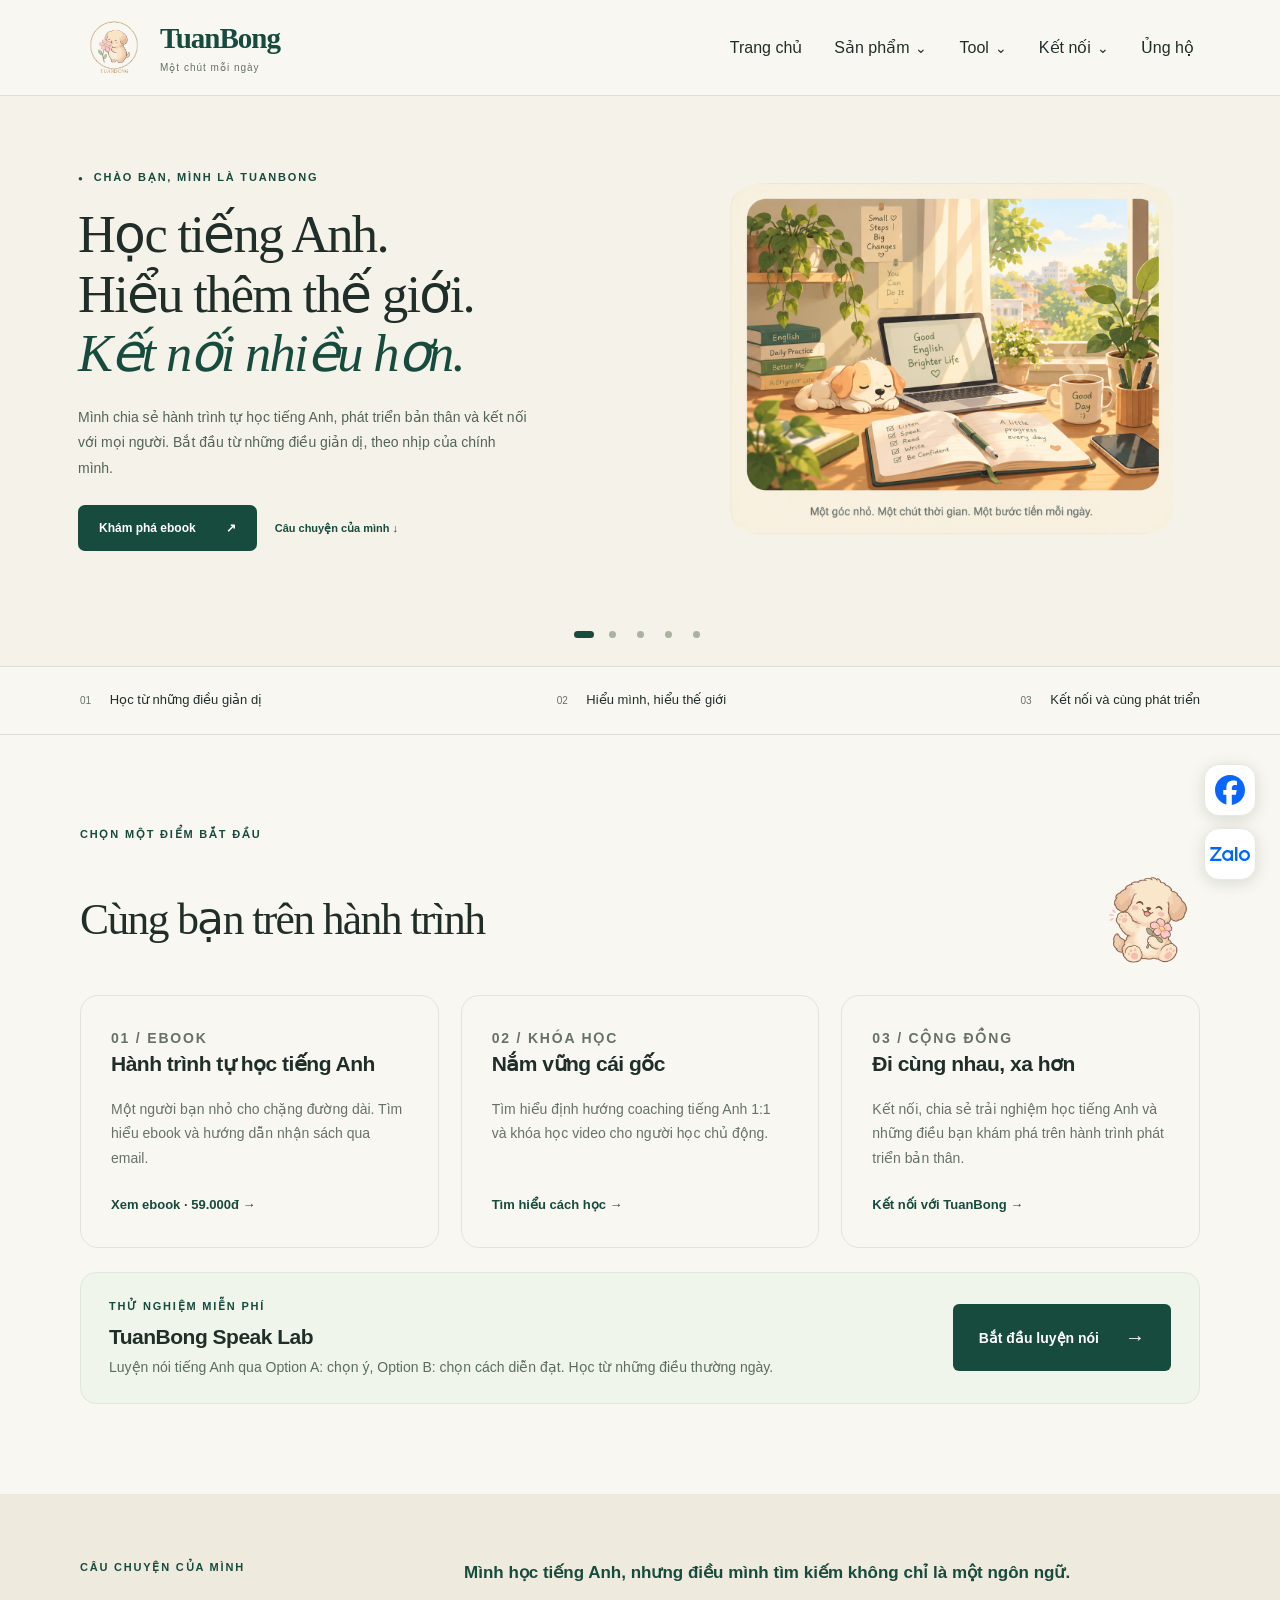
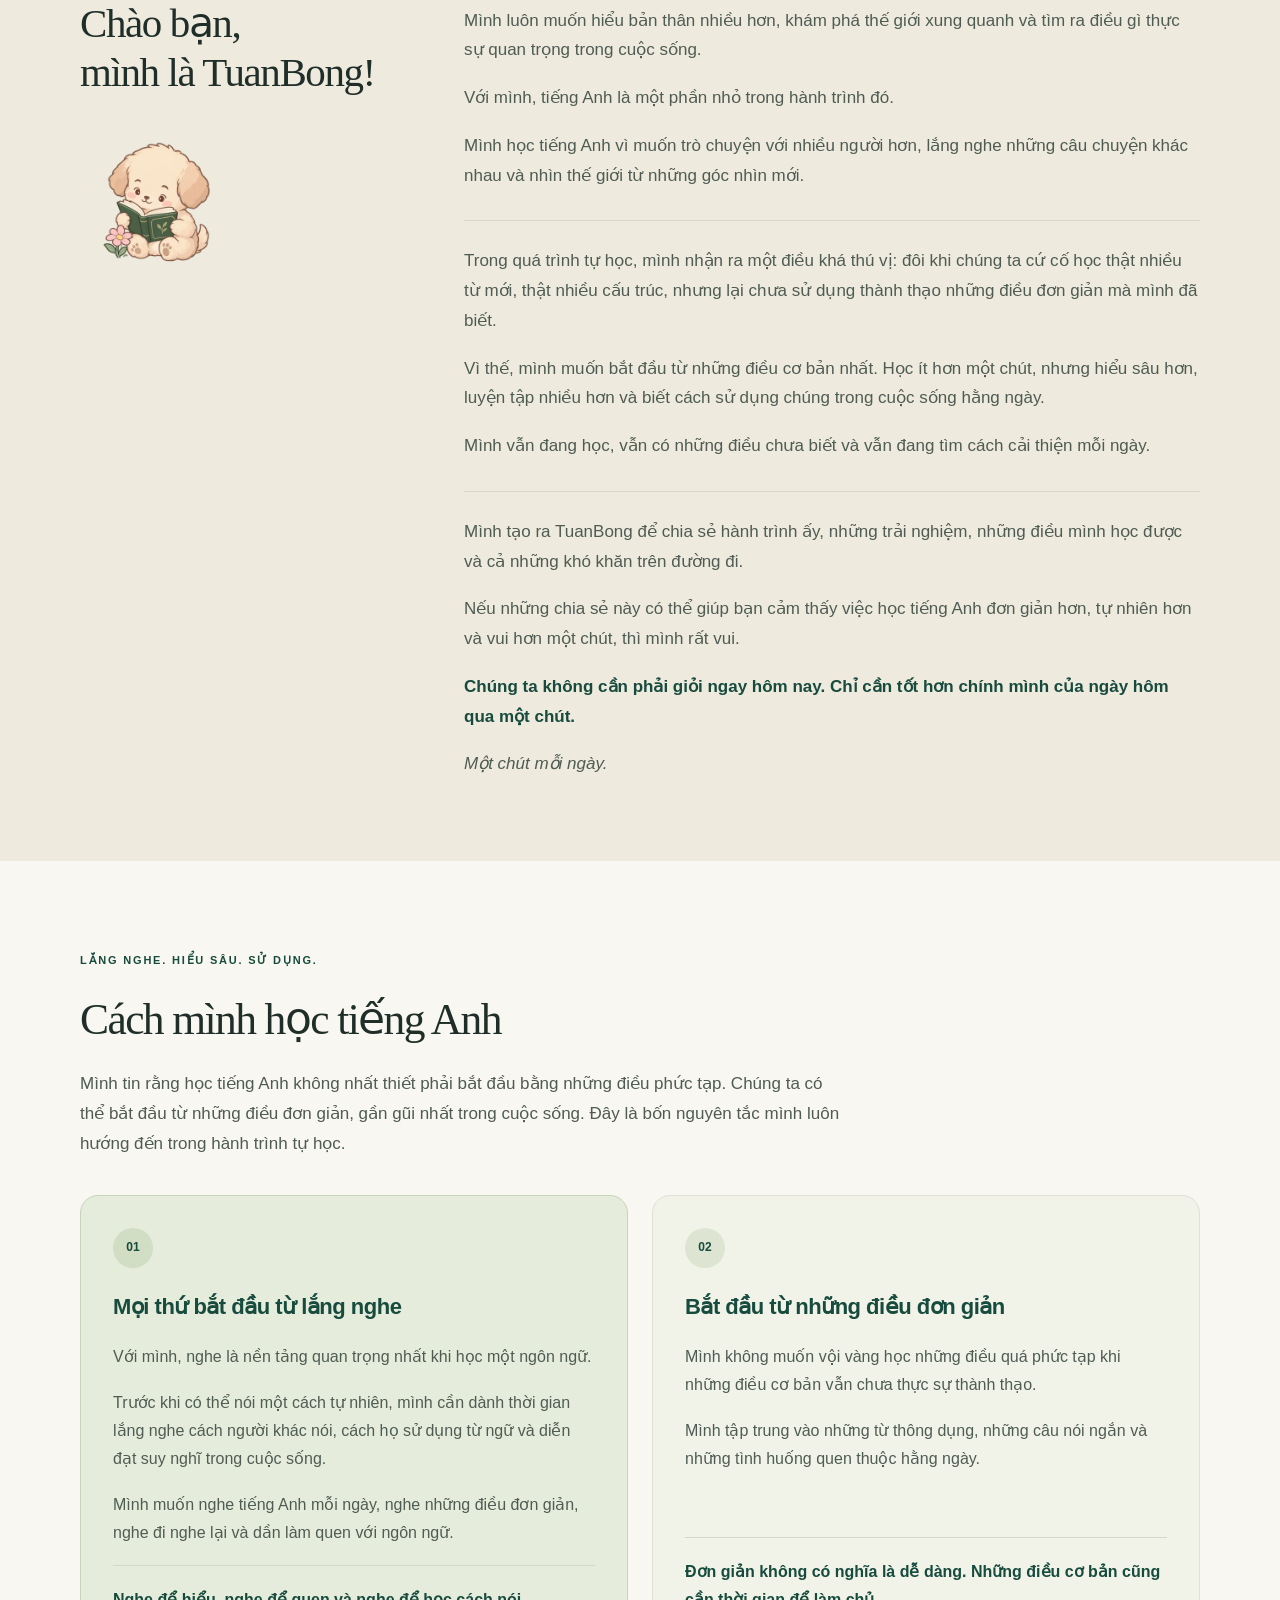
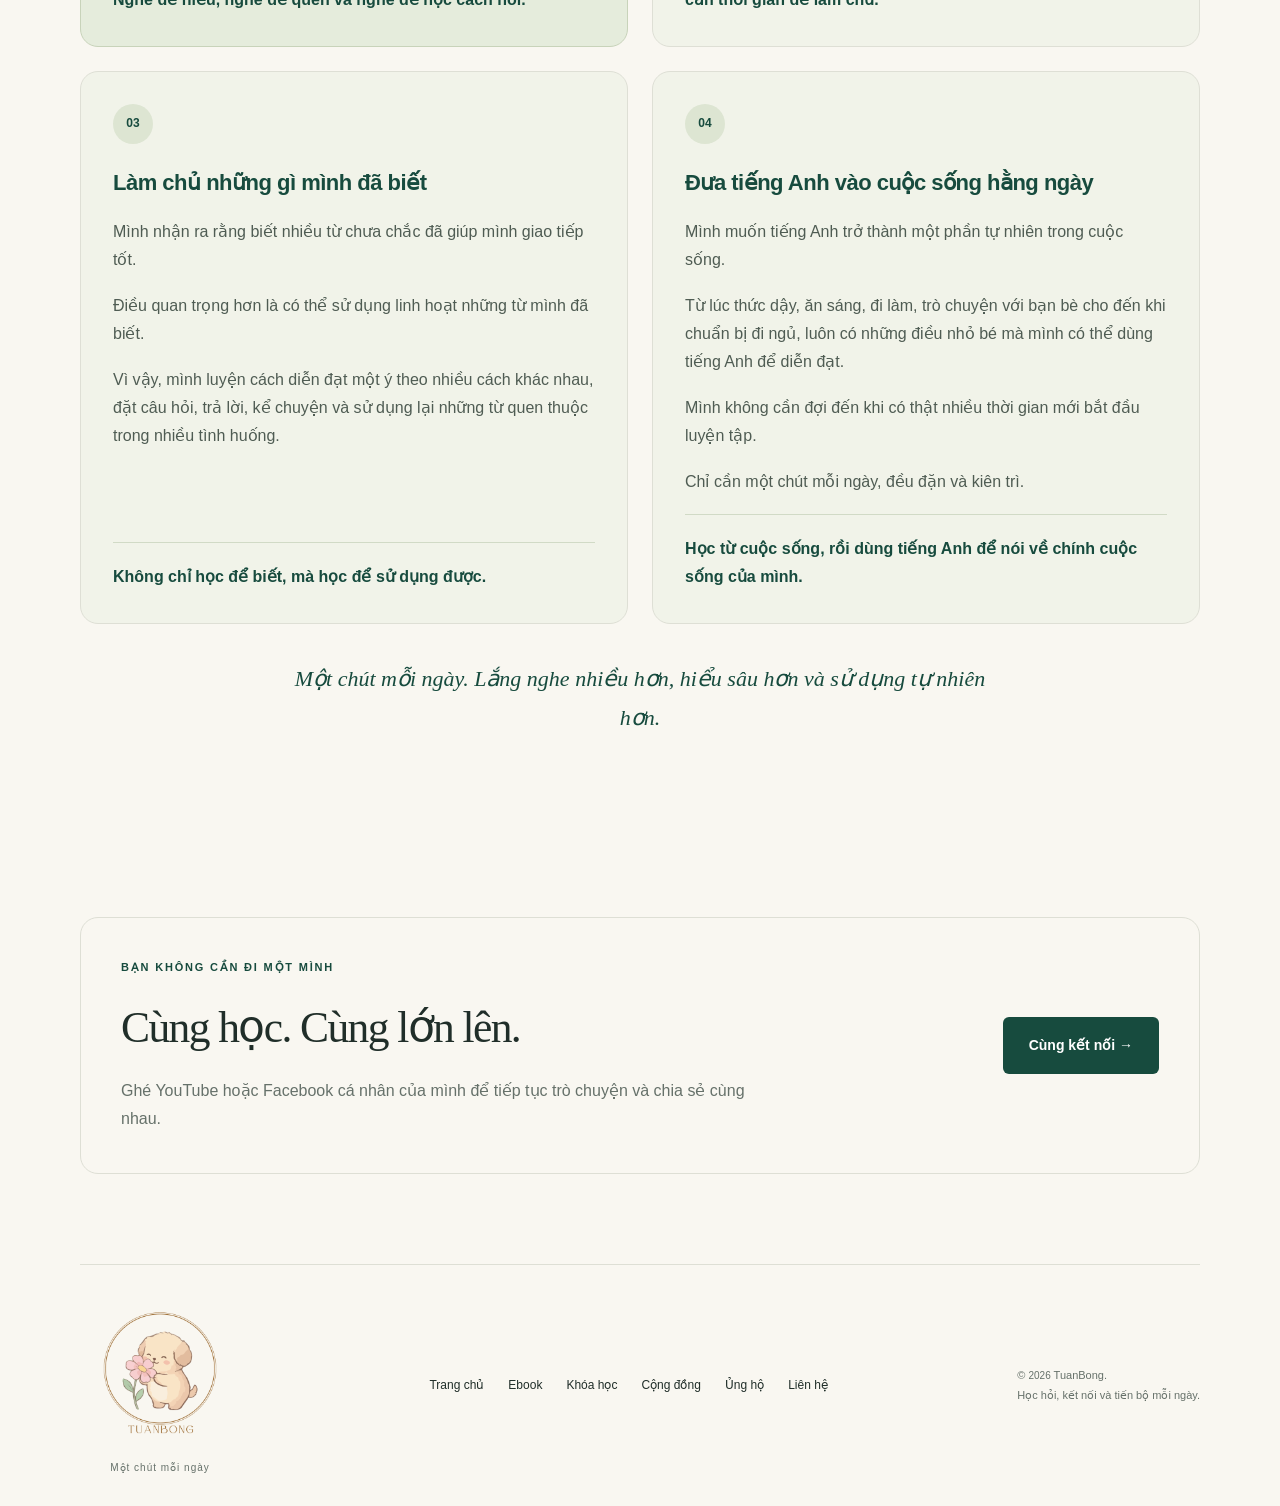
==== commit 9b467be7: "Preview two-column homepage story with mascot and compact spacing" ====
--- a/index.html
+++ b/index.html
@@ -11,7 +11,7 @@
     <meta name="theme-color" content="#174b3e" />
     <title>TuanBong | Học tiếng Anh</title>
     <link rel="icon" type="image/png" href="./assets/tuanbong-logo.png" />
-    <link rel="stylesheet" href="./styles.css?v=20261031-story-centered-1" />
+    <link rel="stylesheet" href="./styles.css?v=20261031-story-trial-1" />
     <script src="./script.js?v=20261031-contact-icons-1" defer></script>
     <link rel="stylesheet" href="./home-slides.css?v=20261028-aligned-4" />
     <script src="./home-slides.js?v=20261031-autoplay-1" defer></script>
@@ -98,9 +98,12 @@
         id="cau-chuyen"
         aria-labelledby="story-title"
       >
-        <div class="container section">
-          <p class="eyebrow">CÂU CHUYỆN CỦA MÌNH</p>
-          <h2 id="story-title">Chào bạn, mình là TuanBong!</h2>
+        <div class="container section story-grid">
+          <header class="story-heading">
+            <p class="eyebrow">CÂU CHUYỆN CỦA MÌNH</p>
+            <h2 id="story-title">Chào bạn,<br>mình là TuanBong!</h2>
+            <img class="story-mascot" src="./assets/mascots/reading.webp" width="360" height="360" alt="" aria-hidden="true" loading="lazy" decoding="async">
+          </header>
           <div class="story-layout">
             <div class="story-block">
               <p>
--- a/styles.css
+++ b/styles.css
@@ -1322,15 +1322,53 @@
 }
 
 /* Nội dung câu chuyện và bốn nguyên tắc chỉ có trên Trang chủ. */
-.personal-story > .container {
-  max-width: 760px;
+.personal-story > .story-grid {
+  display: grid;
+  grid-template-columns: minmax(0, 320px) minmax(0, 1fr);
+  gap: 64px;
+  align-items: start;
+  padding-block: 64px;
+}
+.story-heading {
+  position: sticky;
+  top: 130px;
+}
+.story-heading .eyebrow { margin-bottom: 22px; }
+.story-heading h2 {
+  margin: 0;
+  font-size: clamp(36px, 3.2vw, 44px);
+  line-height: 1.2;
+  letter-spacing: -1.4px;
+}
+.story-mascot {
+  display: block;
+  width: 152px;
+  height: 152px;
+  object-fit: contain;
+  margin-top: 28px;
+}
+@media (max-width: 900px) {
+  .personal-story > .story-grid {
+    grid-template-columns: minmax(0, 1fr);
+    gap: 30px;
+    padding-block: 48px;
+  }
+  .story-heading { position: relative; top: auto; padding-right: 108px; }
+  .story-heading .eyebrow { margin-bottom: 16px; }
+  .story-heading h2 { font-size: clamp(30px, 5vw, 40px); letter-spacing: -1px; }
+  .story-mascot { position: absolute; right: 0; bottom: 0; width: 88px; height: 88px; margin: 0; }
+}
+@media (max-width: 380px) {
+  .story-heading { padding-right: 84px; }
+  .story-mascot { width: 68px; height: 68px; }
 }
 .personal-story .story-block p {
   max-width: none;
 }
 .personal-story .story-layout {
-  max-width: 760px;
-  margin-top: 32px;
+  min-width: 0;
+  max-width: none;
+  margin-top: 0;
 }
 .personal-story .story-block:first-child {
   border-top: 0;
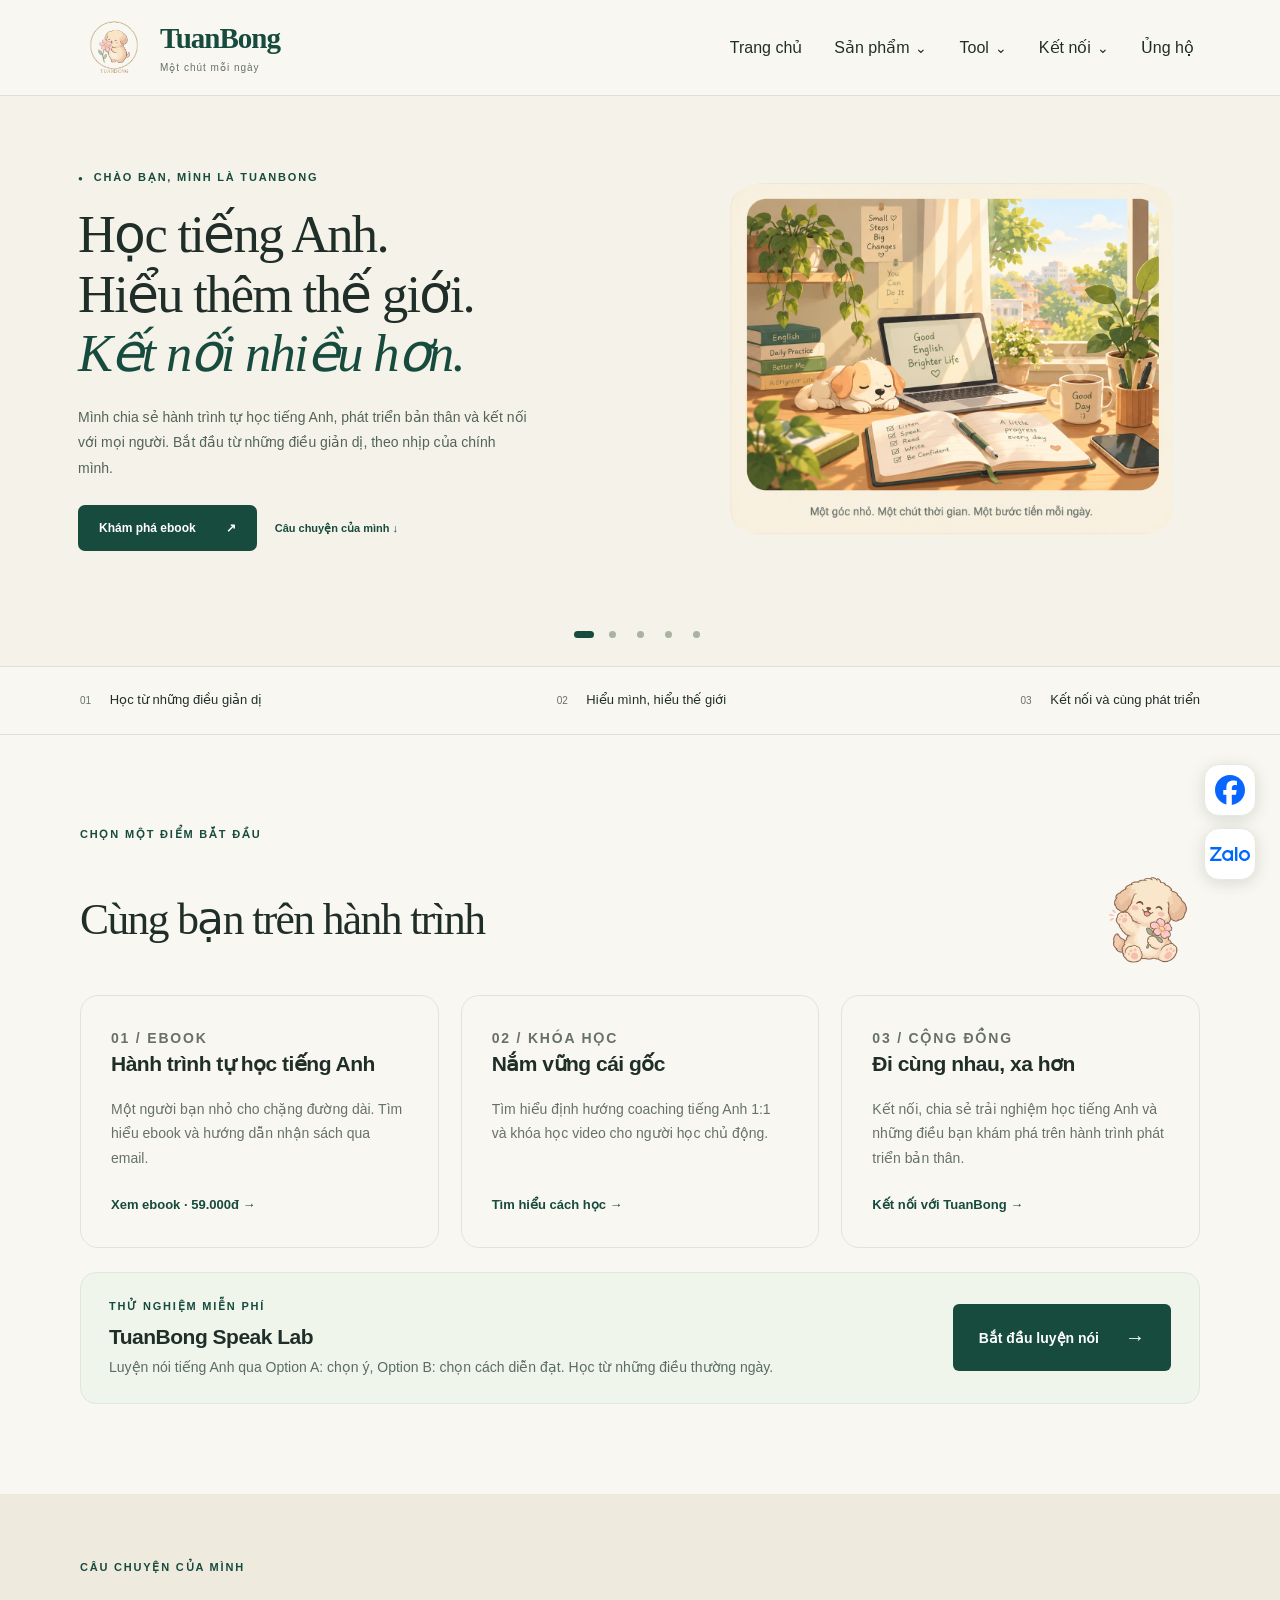
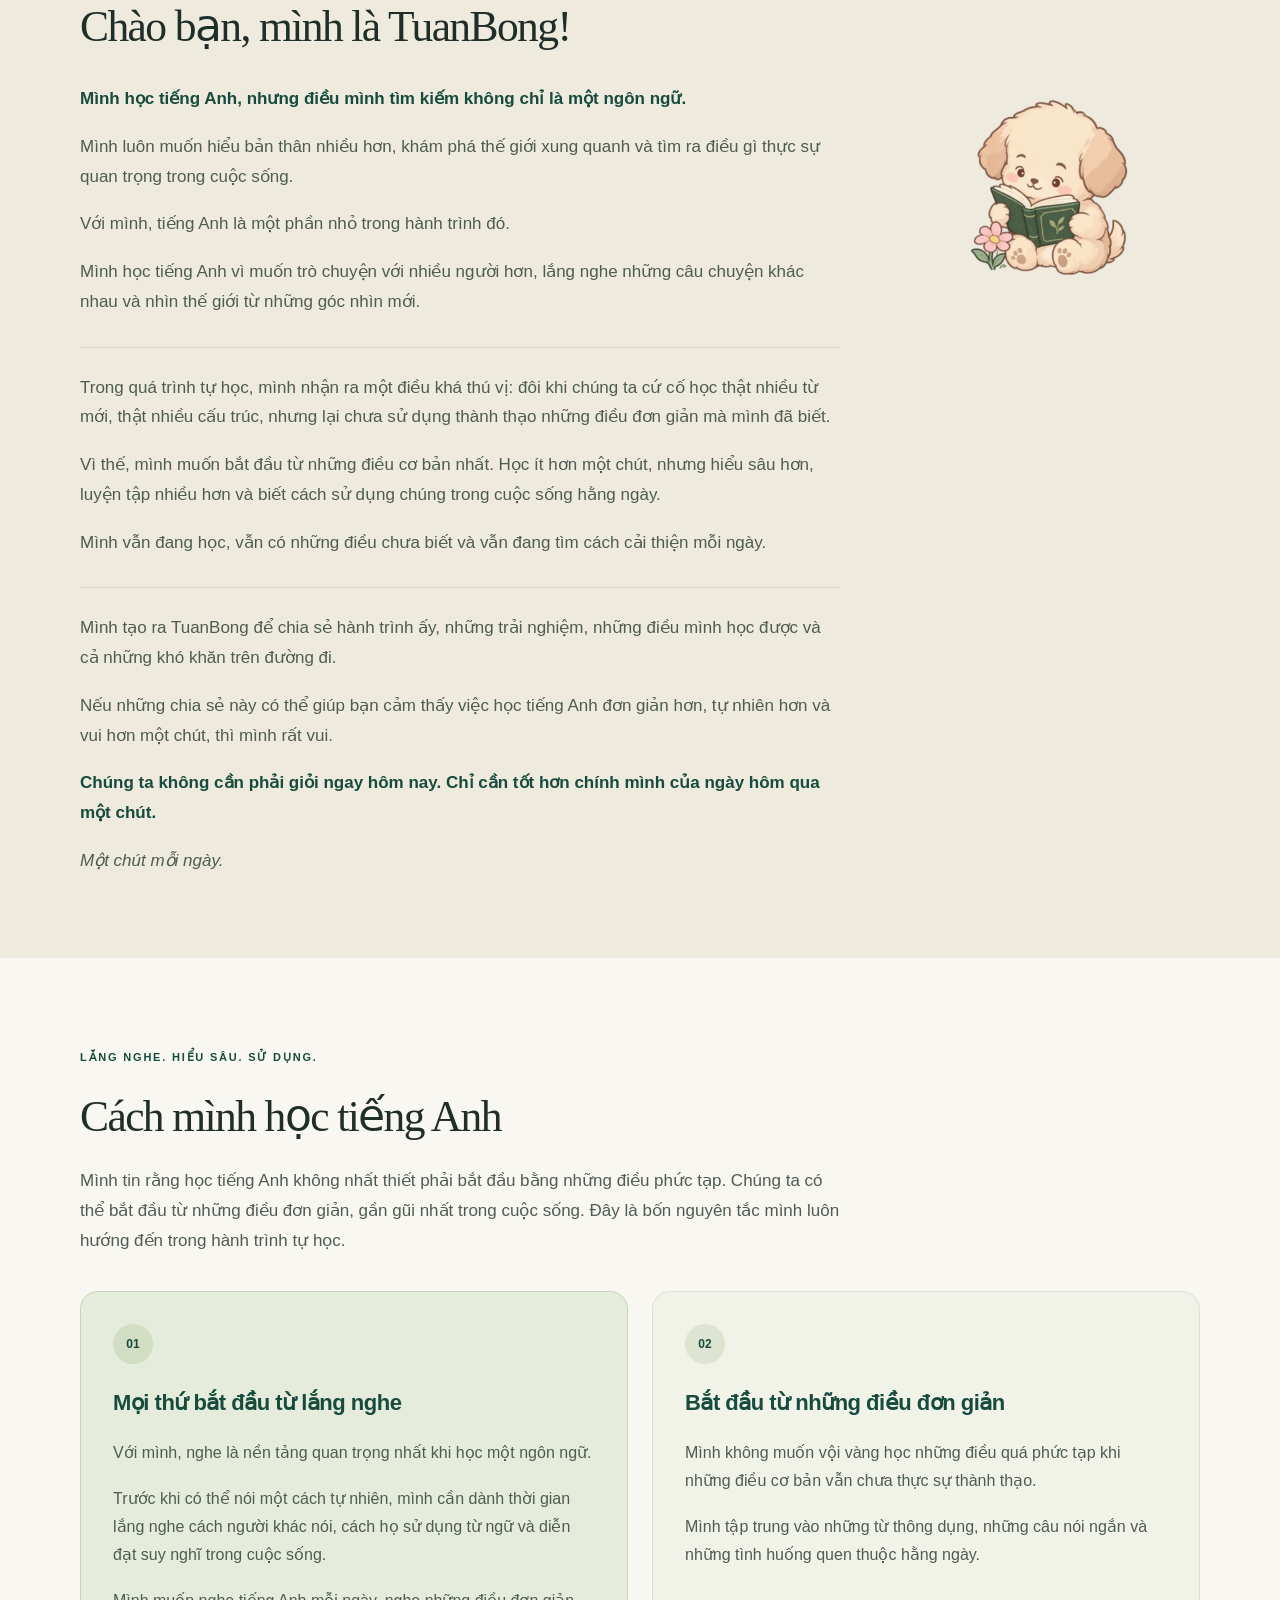
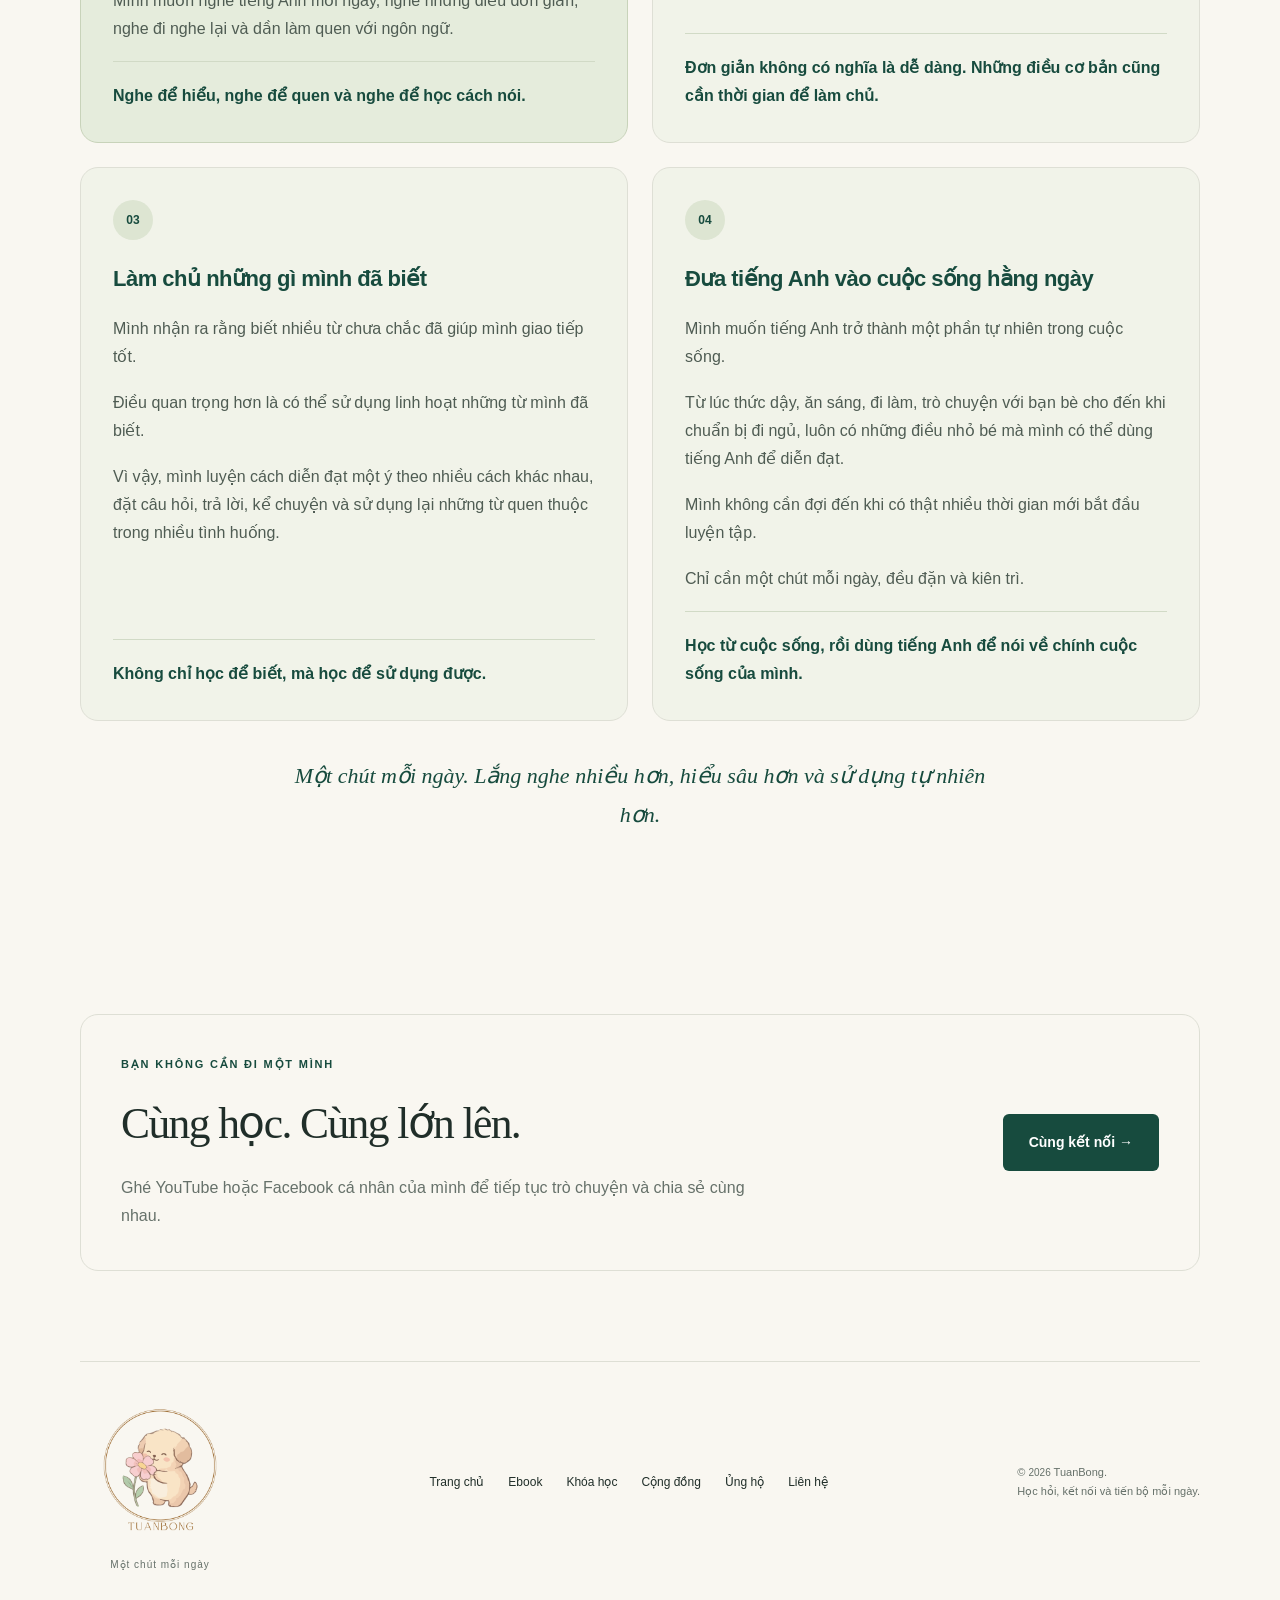
==== commit 66492b57: "Keep story heading and article together with puppy illustration on the right" ====
--- a/index.html
+++ b/index.html
@@ -11,7 +11,7 @@
     <meta name="theme-color" content="#174b3e" />
     <title>TuanBong | Học tiếng Anh</title>
     <link rel="icon" type="image/png" href="./assets/tuanbong-logo.png" />
-    <link rel="stylesheet" href="./styles.css?v=20261031-story-trial-1" />
+    <link rel="stylesheet" href="./styles.css?v=20261031-story-trial-2" />
     <script src="./script.js?v=20261031-contact-icons-1" defer></script>
     <link rel="stylesheet" href="./home-slides.css?v=20261028-aligned-4" />
     <script src="./home-slides.js?v=20261031-autoplay-1" defer></script>
@@ -99,11 +99,9 @@
         aria-labelledby="story-title"
       >
         <div class="container section story-grid">
-          <header class="story-heading">
-            <p class="eyebrow">CÂU CHUYỆN CỦA MÌNH</p>
-            <h2 id="story-title">Chào bạn,<br>mình là TuanBong!</h2>
-            <img class="story-mascot" src="./assets/mascots/reading.webp" width="360" height="360" alt="" aria-hidden="true" loading="lazy" decoding="async">
-          </header>
+          <div class="story-copy">
+          <p class="eyebrow">CÂU CHUYỆN CỦA MÌNH</p>
+          <h2 id="story-title">Chào bạn, mình là TuanBong!</h2>
           <div class="story-layout">
             <div class="story-block">
               <p>
@@ -160,6 +158,10 @@
               <p><em>Một chút mỗi ngày.</em></p>
             </div>
           </div>
+          </div>
+          <aside class="story-illustration" aria-hidden="true">
+            <img class="story-mascot" src="./assets/mascots/reading.webp" width="360" height="360" alt="" loading="lazy" decoding="async">
+          </aside>
         </div>
       </section>
       <section
--- a/styles.css
+++ b/styles.css
@@ -1324,51 +1324,44 @@
 /* Nội dung câu chuyện và bốn nguyên tắc chỉ có trên Trang chủ. */
 .personal-story > .story-grid {
   display: grid;
-  grid-template-columns: minmax(0, 320px) minmax(0, 1fr);
-  gap: 64px;
+  grid-template-columns: minmax(0, 760px) minmax(0, 1fr);
+  gap: 56px;
   align-items: start;
   padding-block: 64px;
 }
-.story-heading {
+.story-copy { min-width: 0; }
+.story-illustration {
   position: sticky;
-  top: 130px;
-}
-.story-heading .eyebrow { margin-bottom: 22px; }
-.story-heading h2 {
-  margin: 0;
-  font-size: clamp(36px, 3.2vw, 44px);
-  line-height: 1.2;
-  letter-spacing: -1.4px;
+  top: 140px;
+  margin-top: 116px;
+  display: flex;
+  justify-content: center;
 }
 .story-mascot {
   display: block;
-  width: 152px;
-  height: 152px;
+  width: min(100%, 224px);
+  height: auto;
   object-fit: contain;
-  margin-top: 28px;
 }
 @media (max-width: 900px) {
   .personal-story > .story-grid {
     grid-template-columns: minmax(0, 1fr);
-    gap: 30px;
+    gap: 20px;
     padding-block: 48px;
   }
-  .story-heading { position: relative; top: auto; padding-right: 108px; }
-  .story-heading .eyebrow { margin-bottom: 16px; }
-  .story-heading h2 { font-size: clamp(30px, 5vw, 40px); letter-spacing: -1px; }
-  .story-mascot { position: absolute; right: 0; bottom: 0; width: 88px; height: 88px; margin: 0; }
-}
-@media (max-width: 380px) {
-  .story-heading { padding-right: 84px; }
-  .story-mascot { width: 68px; height: 68px; }
+  .story-illustration {
+    position: static;
+    margin-top: 0;
+    justify-content: flex-end;
+  }
+  .story-mascot { width: 88px; }
 }
 .personal-story .story-block p {
   max-width: none;
 }
 .personal-story .story-layout {
-  min-width: 0;
-  max-width: none;
-  margin-top: 0;
+  max-width: 760px;
+  margin-top: 32px;
 }
 .personal-story .story-block:first-child {
   border-top: 0;
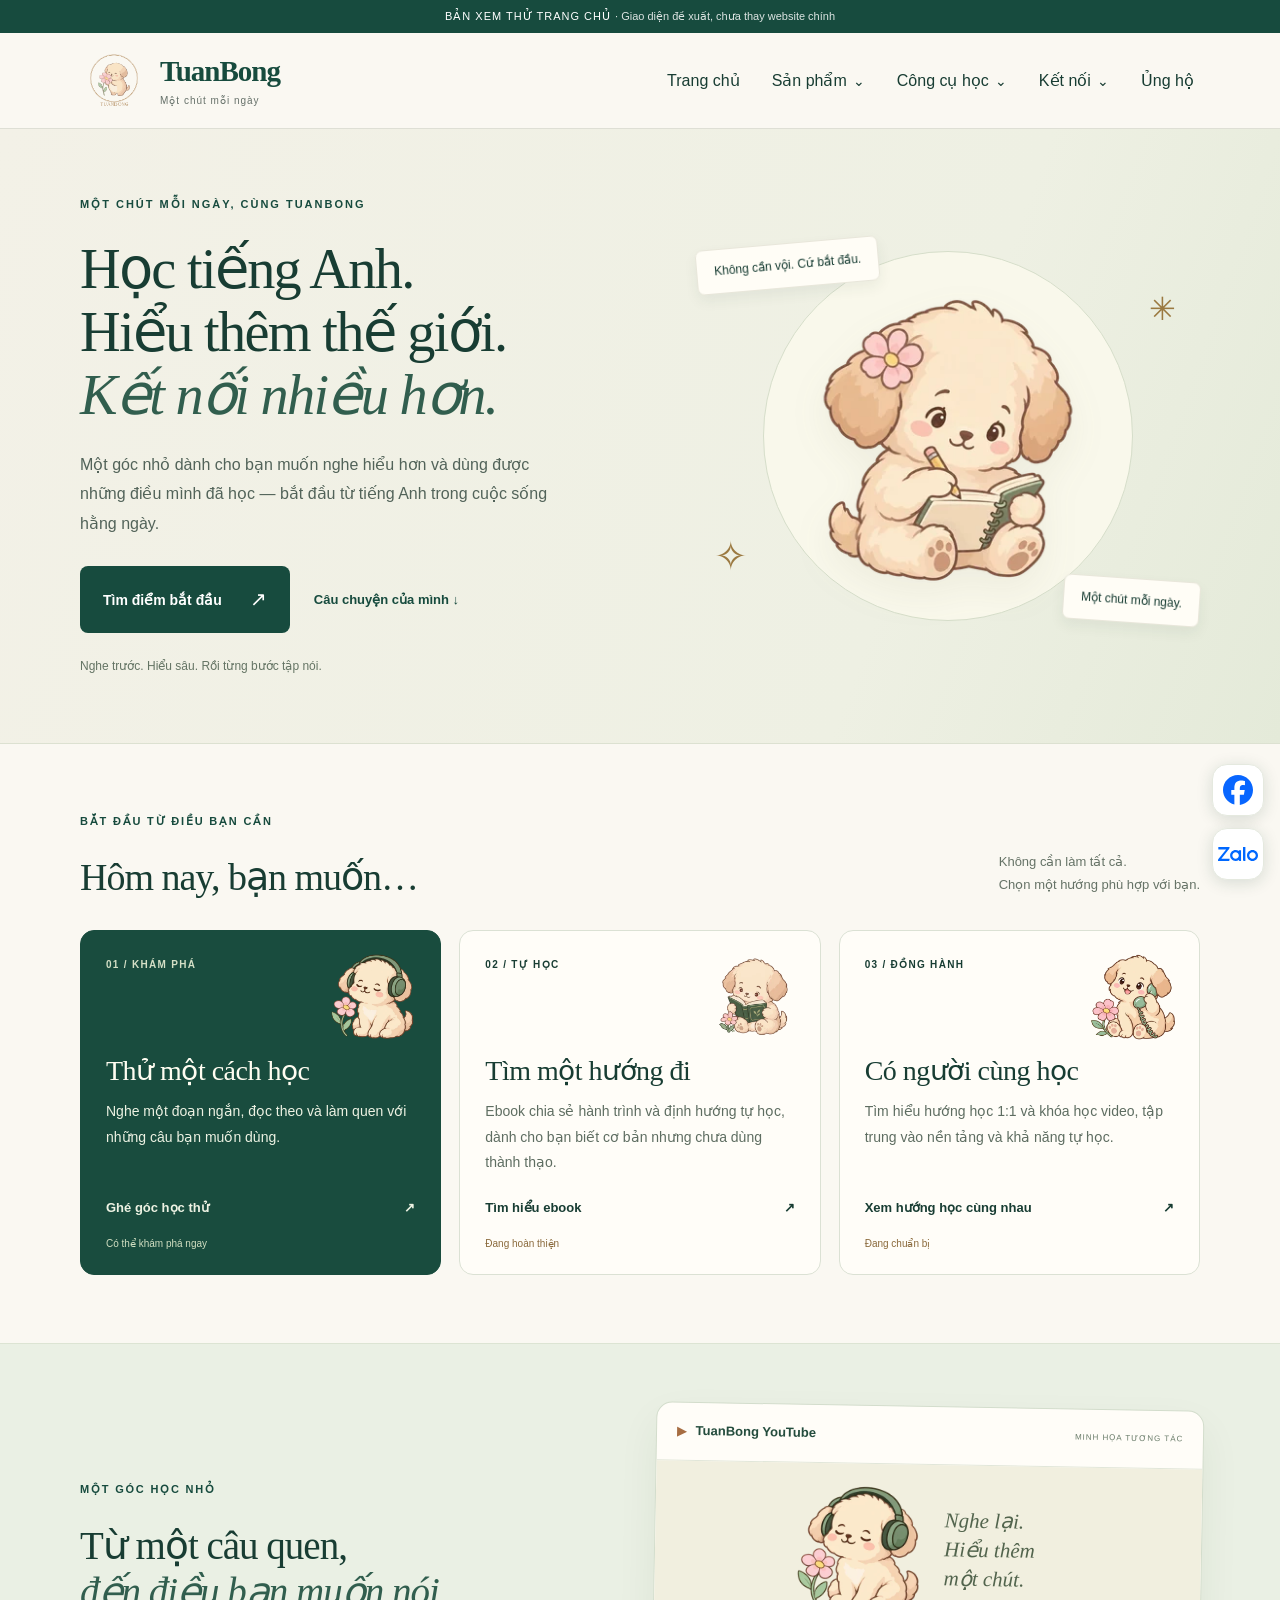
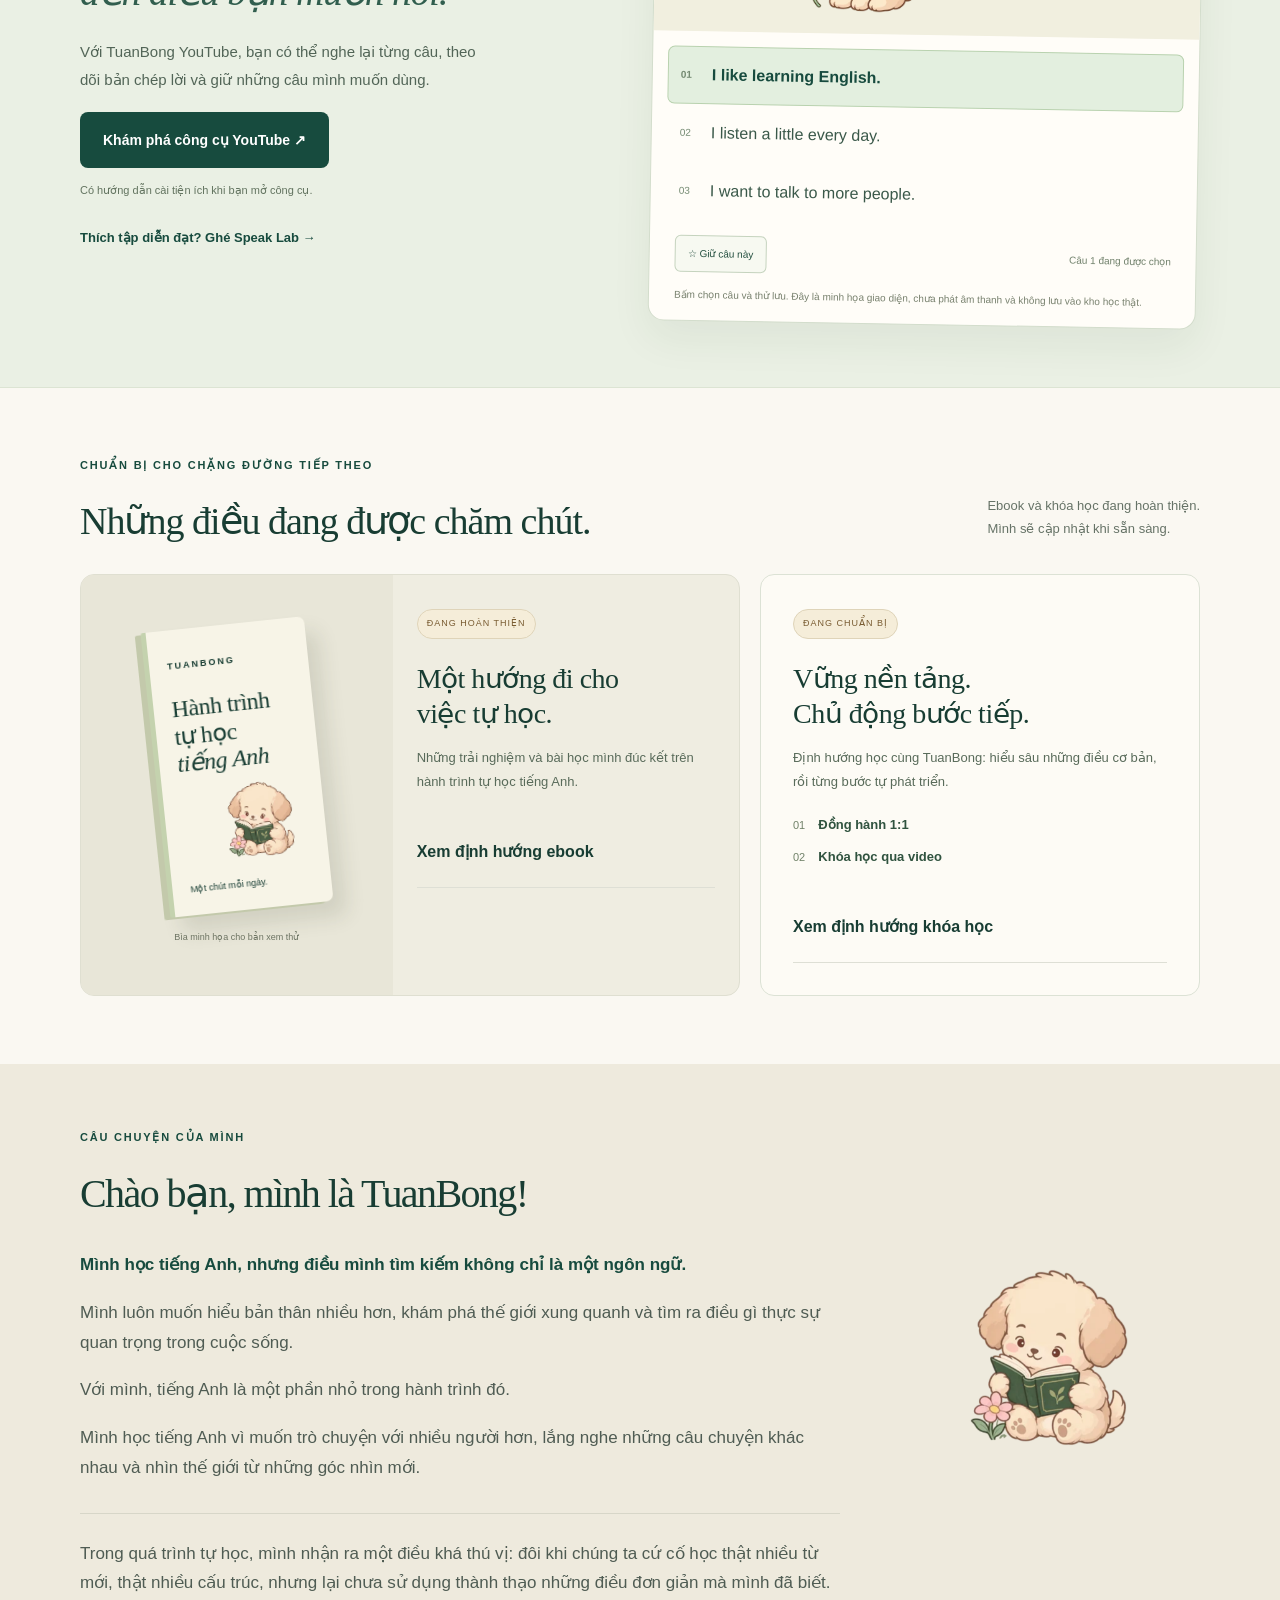
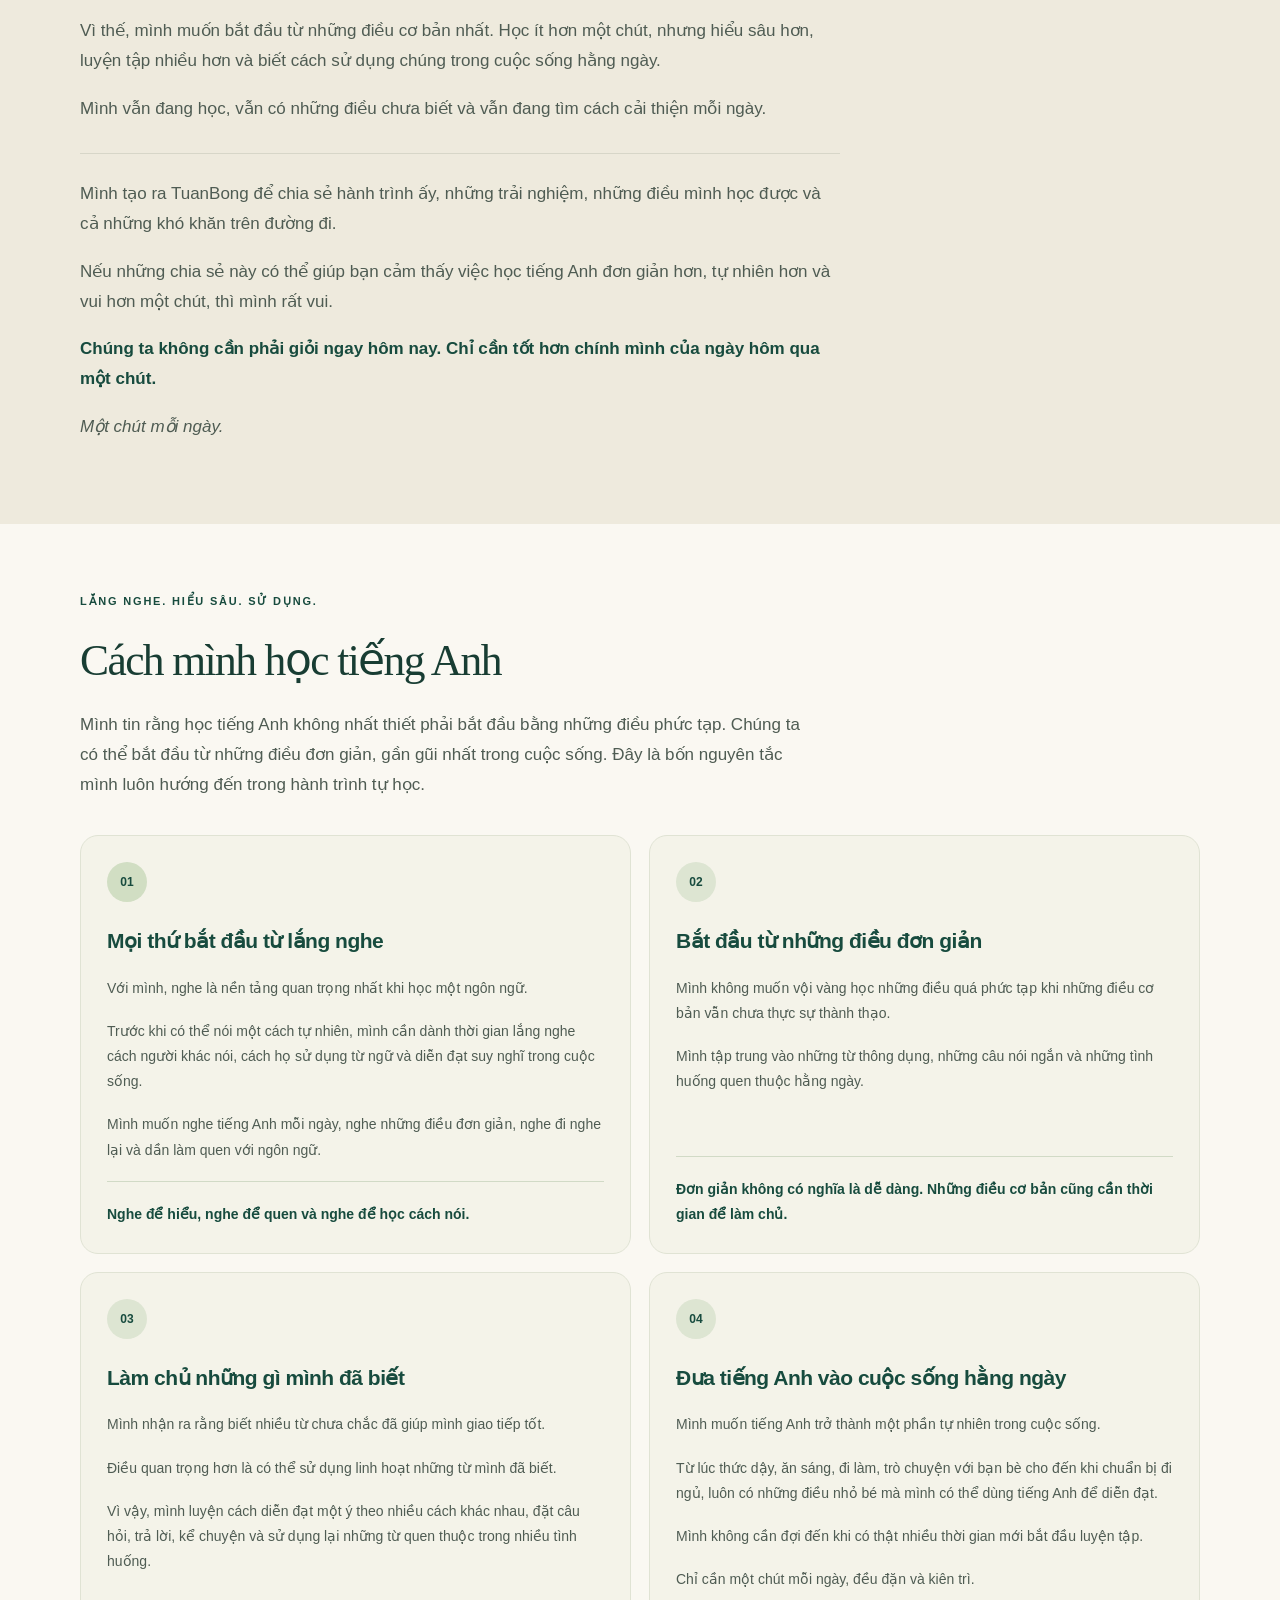
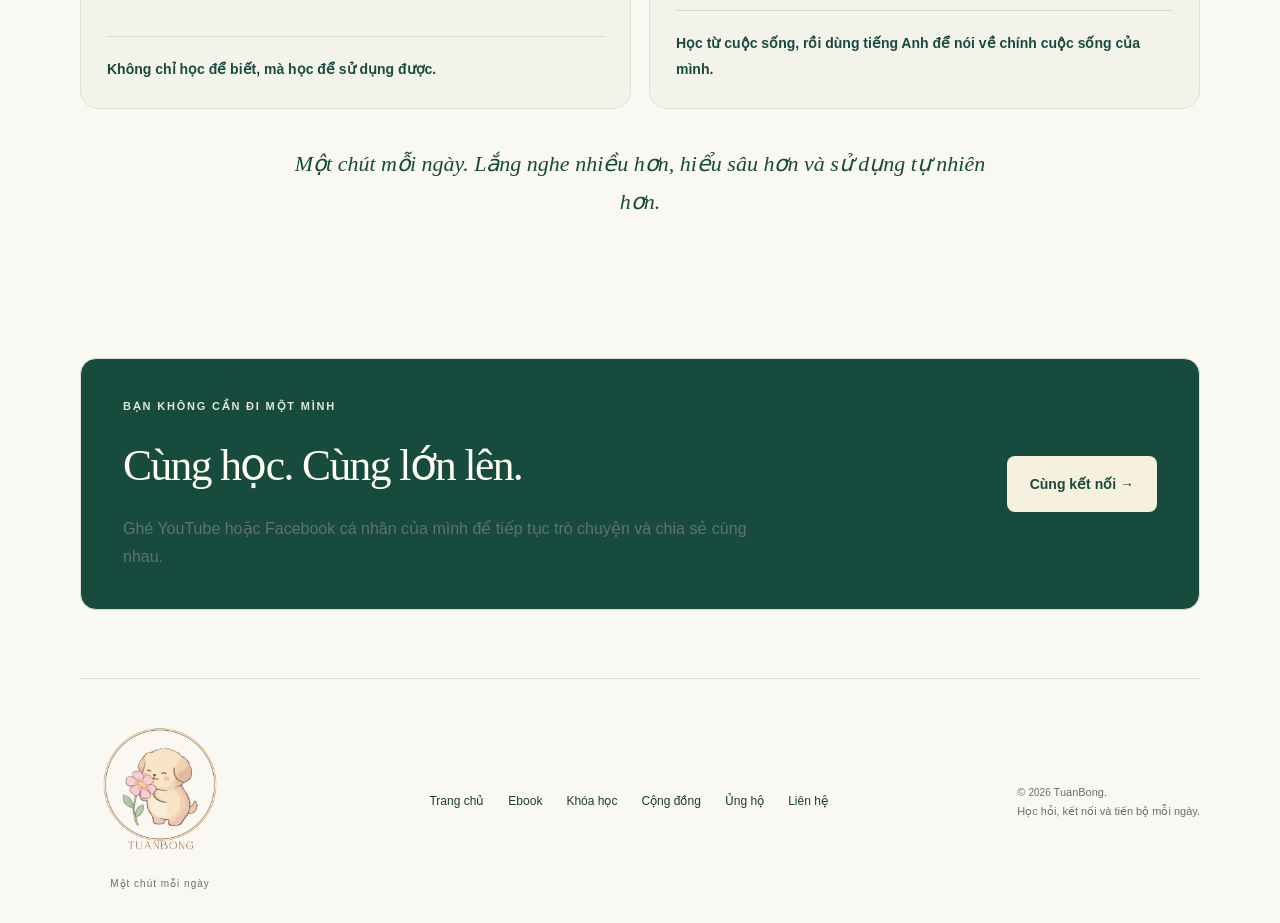
==== commit 7e37fb02: "Preview homepage with clear learning pathways and refined TuanBong visual design" ====
--- a/index.html
+++ b/index.html
@@ -3,20 +3,21 @@
   <head>
     <meta charset="utf-8" />
     <meta name="viewport" content="width=device-width, initial-scale=1" />
-    <script src="./device-layout.js?v=20261028-1"></script>
+
     <meta
       name="description"
       content="TuanBong — không gian chia sẻ hành trình tự học tiếng Anh, phát triển bản thân và kết nối. Một chút mỗi ngày, không chỉ để học tốt hơn mà còn để sống tốt hơn."
     />
     <meta name="theme-color" content="#174b3e" />
-    <title>TuanBong | Học tiếng Anh</title>
+    <title>TuanBong | Bản xem thử trang chủ</title>
     <link rel="icon" type="image/png" href="./assets/tuanbong-logo.png" />
     <link rel="stylesheet" href="./styles.css?v=20261031-story-trial-2" />
     <script src="./script.js?v=20261031-contact-icons-1" defer></script>
-    <link rel="stylesheet" href="./home-slides.css?v=20261028-aligned-4" />
-    <script src="./home-slides.js?v=20261031-autoplay-1" defer></script>
+    <link rel="stylesheet" href="./home-preview.css?v=1" />
+    <script src="./home-preview.js?v=1" defer></script>
+    <meta name="robots" content="noindex,nofollow" />
   </head>
-  <body data-page="home">
+  <body data-page="home"><div class="preview-banner">BẢN XEM THỬ TRANG CHỦ <span>· Giao diện đề xuất, chưa thay website chính</span></div>
     <a class="skip-link" href="#main">Đến nội dung chính</a>
     <header class="site-header">
       <div class="container nav">
@@ -36,62 +37,40 @@
         </a>
         <nav class="primary-nav" aria-label="Điều hướng chính">
           <a href="./" aria-current="page">Trang chủ</a>
-          <details class="nav-dropdown"><summary>Sản phẩm <span aria-hidden="true">⌄</span></summary><div class="nav-submenu"><a href="./ebook/">Ebook</a><a href="./courses/">Khóa học</a></div></details>
-          <details class="nav-dropdown"><summary>Tool <span aria-hidden="true">⌄</span></summary><div class="nav-submenu"><a href="./speak-lab/">TuanBong Speak Lab</a><a href="./youtube/">TuanBong YouTube</a></div></details>
-          <details class="nav-dropdown"><summary>Kết nối <span aria-hidden="true">⌄</span></summary><div class="nav-submenu"><a href="./community/">Cộng đồng</a><a href="./contact/">Liên hệ</a><a href="./booking/">Đặt lịch</a></div></details>
-          <a href="./donate/">Ủng hộ</a>
+          <details class="nav-dropdown"><summary>Sản phẩm <span aria-hidden="true">⌄</span></summary><div class="nav-submenu"><a href="#san-pham">Ebook</a><a href="#san-pham">Khóa học</a></div></details>
+          <details class="nav-dropdown"><summary>Công cụ học <span aria-hidden="true">⌄</span></summary><div class="nav-submenu"><a href="https://tuanbong.pages.dev/speak-lab/">TuanBong Speak Lab</a><a href="https://tuanbong.pages.dev/youtube/">TuanBong YouTube</a></div></details>
+          <details class="nav-dropdown"><summary>Kết nối <span aria-hidden="true">⌄</span></summary><div class="nav-submenu"><a href="https://tuanbong.pages.dev/community/">Cộng đồng</a><a href="https://tuanbong.pages.dev/contact/">Liên hệ</a><a href="https://tuanbong.pages.dev/booking/">Đặt lịch</a></div></details>
+          <a href="https://tuanbong.pages.dev/donate/">Ủng hộ</a>
         </nav>
       </div>
     </header>
     <main id="main">
-      <section id="home-showcase" class="hs-carousel" data-version="20261027-1" aria-label="Khám phá TuanBong" aria-roledescription="trình chiếu"><div class="hs-stage" tabindex="0" aria-label="Dùng phím mũi tên để chuyển slide"><article role="group" aria-roledescription="slide" class="hs-slide hs-intro hs-active" aria-label="1 trên 5: Về TuanBong"><div class="hs-copy"><p class="hs-kicker">CHÀO BẠN, MÌNH LÀ TUANBONG</p><h1 id="home-title">Học tiếng Anh.<br>Hiểu thêm thế giới.<br><em>Kết nối nhiều hơn.</em></h1><p class="hs-lead">Mình chia sẻ hành trình tự học tiếng Anh, phát triển bản thân và kết nối với mọi người. Bắt đầu từ những điều giản dị, theo nhịp của chính mình.</p><div class="hs-intro-actions"><a class="hs-cta" href="./ebook/">Khám phá ebook <span>↗</span></a><a class="hs-secondary" href="#cau-chuyen">Câu chuyện của mình ↓</a></div></div><div class="hs-media"><img src="./assets/illustrations/homepage-study.png" alt="Góc học tập cũ của TuanBong: Một góc nhỏ. Một chút thời gian. Một bước tiến mỗi ngày."></div></article><article role="group" aria-roledescription="slide" class="hs-slide hs-course" inert aria-hidden="true" aria-label="2 trên 5: Học tiếng Anh 1:1"><div class="hs-copy"><p class="hs-kicker">HỌC TIẾNG ANH / ĐỒNG HÀNH CÁ NHÂN</p><h2><span class="hs-course-title">Học tiếng Anh 1:1</span><br><em>cùng TuanBong.</em></h2><p class="hs-lead">Dành cho bạn muốn có người đồng hành, xây nền tảng và tập sử dụng tiếng Anh trong cuộc sống.</p><ul class="hs-features"><li>Trao đổi trực tiếp</li><li>Nền tảng hằng ngày</li><li>Hướng đến tự học</li></ul><a class="hs-cta" href="./courses/"><span class="hs-cta-label"><svg class="hs-cta-icon" viewBox="0 0 24 24" width="19" height="19" fill="none" stroke="currentColor" stroke-width="1.7" stroke-linecap="round" stroke-linejoin="round" aria-hidden="true" focusable="false"><circle cx="8" cy="7" r="3"/><path d="M2 20v-2a6 6 0 0 1 12 0v2M16 4a3 3 0 0 1 0 6M17 14a5 5 0 0 1 5 5v1"/></svg><span>Tìm hiểu hình thức học 1:1</span></span> <span aria-hidden="true">↗</span></a></div><div class="hs-media"><span class="hs-bigmark" aria-hidden="true">1:1</span><span class="hs-tag hs-top">Lắng nghe · Hiểu · Sử dụng</span><img src="./assets/mascots/learning.webp" alt="Chú cún thương hiệu TuanBong"><span class="hs-tag hs-bottom">Từng bước làm chủ nền tảng</span></div></article><article role="group" aria-roledescription="slide" class="hs-slide hs-recorded" inert aria-hidden="true" aria-label="3 trên 5: Khóa học video"><div class="hs-copy"><p class="hs-kicker">KHÓA HỌC / VIDEO QUAY SẴN</p><h2>Khóa học tiếng Anh<br><em>qua video.</em></h2><p class="hs-lead">Hình thức tự học chủ động: xem lại nội dung và dành thời gian thực hành theo nhịp của bạn.</p><ul class="hs-features"><li>Chủ động thời gian</li><li>Xem lại để ôn tập</li><li>Thông tin sẽ được công bố</li></ul><a class="hs-cta" href="./courses/"><span class="hs-cta-label"><svg class="hs-cta-icon" viewBox="0 0 24 24" width="19" height="19" fill="none" stroke="currentColor" stroke-width="1.7" stroke-linecap="round" stroke-linejoin="round" aria-hidden="true" focusable="false"><rect x="2" y="3" width="20" height="14" rx="2"/><path d="m10 7 5 3-5 3ZM8 21h8M12 17v4"/></svg><span>Xem định hướng khóa học</span></span> <span aria-hidden="true">↗</span></a></div><div class="hs-media"><span class="hs-bigmark" aria-hidden="true">Video</span><span class="hs-tag hs-top">Học · Xem lại · Thực hành</span><img src="./assets/mascots/reading.webp" alt="Chú cún thương hiệu TuanBong"><span class="hs-tag hs-bottom">Chi tiết cập nhật khi công bố</span></div></article><article role="group" aria-roledescription="slide" class="hs-slide hs-youtube" inert aria-hidden="true" aria-label="4 trên 5: Kênh YouTube"><div class="hs-copy"><p class="hs-kicker">NỘI DUNG CHIA SẺ / YOUTUBE</p><h2>Kênh YouTube<br><em>của TuanBong.</em></h2><p class="hs-lead">Xem những chia sẻ về hành trình tự học tiếng Anh và những điều mình học được trên đường đi.</p><ul class="hs-features"><li>Hành trình tự học</li><li>Trải nghiệm cá nhân</li><li>Cùng khám phá</li></ul><a class="hs-cta" href="https://www.youtube.com/@Tuanshare-E" target="_blank" rel="noopener"><span class="hs-cta-label"><svg class="hs-cta-icon" viewBox="0 0 24 24" width="19" height="19" fill="none" stroke="currentColor" stroke-width="1.7" stroke-linecap="round" stroke-linejoin="round" aria-hidden="true" focusable="false"><rect x="2" y="5" width="20" height="14" rx="4"/><path d="m10 9 5 3-5 3Z" fill="currentColor" stroke="none"/></svg><span>Ghé kênh YouTube</span></span> <span aria-hidden="true">↗</span></a></div><div class="hs-media"><span class="hs-bigmark" aria-hidden="true">YouTube</span><span class="hs-tag hs-top">Những điều mình học được</span><img src="./assets/mascots/listening.webp" alt="Chú cún thương hiệu TuanBong"><span class="hs-tag hs-bottom">Nghe thêm một câu chuyện</span></div></article><article role="group" aria-roledescription="slide" class="hs-slide hs-community" inert aria-hidden="true" aria-label="5 trên 5: Cộng đồng và kết nối"><div class="hs-copy"><p class="hs-kicker">KẾT NỐI / CÙNG CHIA SẺ</p><h2>Cộng đồng học<br><em>& kết nối.</em></h2><p class="hs-lead">Ghé YouTube và Facebook cá nhân của mình để giữ liên lạc, chia sẻ trải nghiệm và cùng học hỏi.</p><ul class="hs-features"><li>Kênh YouTube</li><li>Facebook cá nhân</li><li>Chia sẻ trải nghiệm</li></ul><a class="hs-cta" href="./community/"><span class="hs-cta-label"><svg class="hs-cta-icon" viewBox="0 0 24 24" width="19" height="19" fill="none" stroke="currentColor" stroke-width="1.7" stroke-linecap="round" stroke-linejoin="round" aria-hidden="true" focusable="false"><circle cx="12" cy="7" r="3"/><path d="M6 21v-2a6 6 0 0 1 12 0v2M5 5a3 3 0 0 0 0 6M19 5a3 3 0 0 1 0 6M2 20v-2a5 5 0 0 1 3-4M22 20v-2a5 5 0 0 0-3-4"/></svg><span>Xem các kênh kết nối</span></span> <span aria-hidden="true">↗</span></a></div><div class="hs-media"><span class="hs-bigmark" aria-hidden="true">Together</span><span class="hs-tag hs-top">Bạn không cần đi một mình</span><img src="./assets/mascots/connecting.webp" alt="Chú cún thương hiệu TuanBong"><span class="hs-tag hs-bottom">Cùng học. Cùng lớn lên.</span></div></article></div><div class="hs-controls"><div class="hs-choices" aria-label="Chọn slide"><button class="hs-choice" aria-label="Về TuanBong" aria-pressed="true"></button><button class="hs-choice" aria-label="Học tiếng Anh 1:1" aria-pressed="false"></button><button class="hs-choice" aria-label="Khóa học video" aria-pressed="false"></button><button class="hs-choice" aria-label="Kênh YouTube" aria-pressed="false"></button><button class="hs-choice" aria-label="Cộng đồng và kết nối" aria-pressed="false"></button></div><button class="hs-pause-accessible" id="hs-pause" aria-label="Tạm dừng tự chạy" aria-pressed="false">Tạm dừng tự chạy</button></div><p class="hs-sr" aria-live="polite" id="hs-announce"></p></section>
-      <div class="details-strip">
-        <div class="container details">
-          <span><b>01</b> Học từ những điều giản dị</span
-          ><span><b>02</b> Hiểu mình, hiểu thế giới</span
-          ><span><b>03</b> Kết nối và cùng phát triển</span>
-        </div>
-      </div>
-      <section class="section container" aria-labelledby="explore-title">
-        <p class="eyebrow">CHỌN MỘT ĐIỂM BẮT ĐẦU</p>
-        <div class="tb-mascot-heading"><h2 id="explore-title">Cùng bạn trên hành trình</h2><img class="tb-mascot " src="./assets/mascots/welcome.webp" width="360" height="360" alt="" aria-hidden="true" loading="lazy" decoding="async"></div>
-        <div class="card-grid">
-          <article class="benefit-card pathway-card">
-            <p class="eyebrow">01 / EBOOK</p>
-            <h3>Hành trình tự học tiếng Anh</h3>
-            <p>
-              Một người bạn nhỏ cho chặng đường dài. Tìm hiểu ebook và hướng dẫn
-              nhận sách qua email.
-            </p>
-            <a class="text-link" href="./ebook/">Xem ebook · 59.000đ →</a>
-          </article>
-          <article class="benefit-card pathway-card">
-            <p class="eyebrow">02 / KHÓA HỌC</p>
-            <h3>Nắm vững cái gốc</h3>
-            <p>
-              Tìm hiểu định hướng coaching tiếng Anh 1:1 và khóa học video cho
-              người học chủ động.
-            </p>
-            <a class="text-link" href="./courses/">Tìm hiểu cách học →</a>
-          </article>
-          <article class="benefit-card pathway-card">
-            <p class="eyebrow">03 / CỘNG ĐỒNG</p>
-            <h3>Đi cùng nhau, xa hơn</h3>
-            <p>
-              Kết nối, chia sẻ trải nghiệm học tiếng Anh và những điều bạn khám
-              phá trên hành trình phát triển bản thân.
-            </p>
-            <a class="text-link" href="./community/">Kết nối với TuanBong →</a>
-          </article>
-        </div>
-        <div style="margin-top:24px;padding:24px 28px;border:1px solid #dfe7d9;border-radius:16px;background:#f0f5ec;display:flex;flex-wrap:wrap;align-items:center;justify-content:space-between;gap:18px">
-          <div>
-            <p class="eyebrow" style="margin:0 0 8px">THỬ NGHIỆM MIỄN PHÍ</p>
-            <h3 style="margin:0 0 7px">TuanBong Speak Lab</h3>
-            <p style="margin:0;color:#5c6c60;font-size:14px;line-height:1.6">Luyện nói tiếng Anh qua Option A: chọn ý, Option B: chọn cách diễn đạt. Học từ những điều thường ngày.</p>
-          </div>
-          <a class="button" href="./speak-lab/">Bắt đầu luyện nói <span aria-hidden="true">→</span></a>
-        </div>
+      <section class="new-hero" aria-labelledby="home-title">
+        <div class="container hero-grid">
+          <div class="hero-copy"><p class="eyebrow">MỘT CHÚT MỖI NGÀY, CÙNG TUANBONG</p>
+            <h1 id="home-title">Học tiếng Anh.<br>Hiểu thêm thế giới.<br><em>Kết nối nhiều hơn.</em></h1>
+            <p class="hero-description">Một góc nhỏ dành cho bạn muốn nghe hiểu hơn và dùng được những điều mình đã học — bắt đầu từ tiếng Anh trong cuộc sống hằng ngày.</p>
+            <div class="hero-actions"><a class="button" href="#bat-dau">Tìm điểm bắt đầu <span aria-hidden="true">↗</span></a><a class="plain-link" href="#cau-chuyen">Câu chuyện của mình ↓</a></div>
+            <p class="hero-footnote">Nghe trước. Hiểu sâu. Rồi từng bước tập nói.</p>
+          </div>
+          <div class="hero-picture"><div class="picture-disc"></div><span class="picture-note note-top">Không cần vội. Cứ bắt đầu.</span><img src="./assets/mascots/learning.webp" width="360" height="360" alt="Chú cún TuanBong đang ngồi học với cuốn sổ"><span class="picture-note note-bottom">Một chút mỗi ngày.</span><span class="picture-star star-one" aria-hidden="true">✳</span><span class="picture-star star-two" aria-hidden="true">✧</span></div>
+        </div>
+      </section>
+      <section class="section container start-section" id="bat-dau" aria-labelledby="start-title">
+        <div class="section-heading"><div><p class="eyebrow">BẮT ĐẦU TỪ ĐIỀU BẠN CẦN</p><h2 id="start-title">Hôm nay, bạn muốn…</h2></div><p>Không cần làm tất cả.<br>Chọn một hướng phù hợp với bạn.</p></div>
+        <div class="new-pathways">
+          <article class="path-card path-primary"><span class="path-number">01 / KHÁM PHÁ</span><img src="./assets/mascots/listening.webp" width="100" height="100" alt="" loading="lazy"><h3>Thử một cách học</h3><p>Nghe một đoạn ngắn, đọc theo và làm quen với những câu bạn muốn dùng.</p><a href="#goc-hoc">Ghé góc học thử <span aria-hidden="true">↗</span></a><span class="path-status">Có thể khám phá ngay</span></article>
+          <article class="path-card"><span class="path-number">02 / TỰ HỌC</span><img src="./assets/mascots/reading.webp" width="100" height="100" alt="" loading="lazy"><h3>Tìm một hướng đi</h3><p>Ebook chia sẻ hành trình và định hướng tự học, dành cho bạn biết cơ bản nhưng chưa dùng thành thạo.</p><a href="#san-pham">Tìm hiểu ebook <span aria-hidden="true">↗</span></a><span class="path-status upcoming">Đang hoàn thiện</span></article>
+          <article class="path-card"><span class="path-number">03 / ĐỒNG HÀNH</span><img src="./assets/mascots/connecting.webp" width="100" height="100" alt="" loading="lazy"><h3>Có người cùng học</h3><p>Tìm hiểu hướng học 1:1 và khóa học video, tập trung vào nền tảng và khả năng tự học.</p><a href="#san-pham">Xem hướng học cùng nhau <span aria-hidden="true">↗</span></a><span class="path-status upcoming">Đang chuẩn bị</span></article>
+        </div>
+      </section>
+      <section class="tool-section" id="goc-hoc" aria-labelledby="tool-title"><div class="container tool-grid">
+        <div class="tool-copy"><p class="eyebrow">MỘT GÓC HỌC NHỎ</p><h2 id="tool-title">Từ một câu quen,<br><em>đến điều bạn muốn nói.</em></h2><p>Với TuanBong YouTube, bạn có thể nghe lại từng câu, theo dõi bản chép lời và giữ những câu mình muốn dùng.</p><a class="button" href="https://tuanbong.pages.dev/youtube/">Khám phá công cụ YouTube ↗</a><p class="small-note">Có hướng dẫn cài tiện ích khi bạn mở công cụ.</p><a class="plain-link" href="https://tuanbong.pages.dev/speak-lab/">Thích tập diễn đạt? Ghé Speak Lab →</a></div>
+        <div class="lesson-preview"><div class="lesson-top"><span class="lesson-brand"><span aria-hidden="true">▶</span> TuanBong YouTube</span><span>MINH HỌA TƯƠNG TÁC</span></div><div class="lesson-scene"><img src="./assets/mascots/listening.webp" width="140" height="140" alt="Chú cún đang đeo tai nghe"><span>Nghe lại. Hiểu thêm một chút.</span></div><div class="lesson-lines"><button class="sample-line active" data-line="0" aria-pressed="true"><span>01</span><span>I like learning English.</span></button><button class="sample-line" data-line="1" aria-pressed="false"><span>02</span><span>I listen a little every day.</span></button><button class="sample-line" data-line="2" aria-pressed="false"><span>03</span><span>I want to talk to more people.</span></button></div><div class="lesson-bottom"><button id="sample-save" aria-pressed="false">☆ Giữ câu này</button><span id="sample-feedback" aria-live="polite">Chọn một câu để xem</span></div><p class="demo-disclaimer">Bấm chọn câu và thử lưu. Đây là minh họa giao diện, chưa phát âm thanh và không lưu vào kho học thật.</p></div>
+      </div></section>
+      <section class="section container product-section" id="san-pham" aria-labelledby="product-title"><div class="section-heading"><div><p class="eyebrow">CHUẨN BỊ CHO CHẶNG ĐƯỜNG TIẾP THEO</p><h2 id="product-title">Những điều đang được chăm chút.</h2></div><p>Ebook và khóa học đang hoàn thiện.<br>Mình sẽ cập nhật khi sẵn sàng.</p></div>
+        <div class="product-grid"><article class="ebook-feature"><div class="book-stage"><div class="book-cover"><span>TUANBONG</span><h3>Hành trình<br>tự học<br><em>tiếng Anh</em></h3><img src="./assets/mascots/reading.webp" width="120" height="120" alt=""><small>Một chút mỗi ngày.</small></div><small class="cover-note">Bìa minh họa cho bản xem thử</small></div><div class="product-copy"><span class="status-label">ĐANG HOÀN THIỆN</span><h3>Một hướng đi cho<br>việc tự học.</h3><p>Những trải nghiệm và bài học mình đúc kết trên hành trình tự học tiếng Anh.</p><details><summary>Xem định hướng ebook</summary><p>Dành cho bạn đã biết tiếng Anh cơ bản nhưng chưa sử dụng thành thạo. Mục lục, bản đọc thử chính thức và thông tin nhận sách sẽ được bổ sung khi hoàn thiện.</p></details></div></article>
+        <article class="course-feature"><span class="status-label">ĐANG CHUẨN BỊ</span><h3>Vững nền tảng.<br>Chủ động bước tiếp.</h3><p>Định hướng học cùng TuanBong: hiểu sâu những điều cơ bản, rồi từng bước tự phát triển.</p><div class="course-types"><span>01 <strong>Đồng hành 1:1</strong></span><span>02 <strong>Khóa học qua video</strong></span></div><details><summary>Xem định hướng khóa học</summary><p>Nội dung, học phí, lịch học và cách đăng ký sẽ được cập nhật khi sẵn sàng. Hiện chưa mở đăng ký hoặc nhận thanh toán trên bản thử này.</p></details></article></div>
       </section>
       <section
         class="story-section personal-story"
@@ -280,7 +259,7 @@
               và chia sẻ cùng nhau.
             </p>
           </div>
-          <a class="button" href="./community/">Cùng kết nối →</a>
+          <a class="button" href="https://tuanbong.pages.dev/community/">Cùng kết nối →</a>
         </div>
       </section>
     </main>
@@ -298,11 +277,11 @@
       </a>
       <nav class="footer-links" aria-label="Điều hướng cuối trang">
         <a href="./">Trang chủ</a>
-        <a href="./ebook/">Ebook</a>
-        <a href="./courses/">Khóa học</a>
-        <a href="./community/">Cộng đồng</a>
-        <a href="./donate/">Ủng hộ</a>
-        <a href="./contact/">Liên hệ</a>
+        <a href="#san-pham">Ebook</a>
+        <a href="#san-pham">Khóa học</a>
+        <a href="https://tuanbong.pages.dev/community/">Cộng đồng</a>
+        <a href="https://tuanbong.pages.dev/donate/">Ủng hộ</a>
+        <a href="https://tuanbong.pages.dev/contact/">Liên hệ</a>
       </nav>
       <p>
         © <span id="year">2026</span> TuanBong.<br />Học hỏi, kết nối và tiến
@@ -313,3 +292,4 @@
 </html>
 
 
+
--- a/home-preview.css
+++ b/home-preview.css
@@ -0,0 +1,4 @@
+:root{--ink:#183d33;--forest:#174b3e;--sage:#e9eedf;--paper:#faf8f2;--gold:#a06c35}html{scroll-behavior:smooth;scroll-padding-top:125px}body{background:var(--paper);color:var(--ink)}.preview-banner{text-align:center;background:#174b3e;color:#fff;font-size:11px;letter-spacing:1px;padding:7px 16px}.preview-banner span{letter-spacing:0;opacity:.85}.container{max-width:1120px}.site-header{background:#faf8f2f5}.new-hero{background:linear-gradient(110deg,#f3f1e7 0%,#eef0e3 70%,#e4ead9 100%);border-bottom:1px solid #dce1d1}.hero-grid{display:grid;grid-template-columns:1.15fr 1fr;align-items:center;gap:36px;min-height:610px;padding-top:66px;padding-bottom:66px}.hero-copy .eyebrow{font-size:11px;letter-spacing:2px}.hero-copy h1{font:500 clamp(36px,4.4vw,58px)/1.12 Georgia,serif;letter-spacing:-1.7px;margin:23px 0}.hero-copy h1 em,.tool-copy h2 em{font-weight:400;color:#315e4e}.hero-description{font-size:16px;line-height:1.85;max-width:485px;color:#526359}.hero-actions{display:flex;align-items:center;gap:24px;flex-wrap:wrap;margin-top:28px}.button{min-height:48px;padding:15px 22px;border-radius:8px;font-size:14px;gap:28px;display:inline-flex;align-items:center}.plain-link{font-size:13px;font-weight:650;color:var(--forest);text-decoration:none}.plain-link:hover{text-decoration:underline}.hero-footnote{font-size:12px;color:#647464;margin:23px 0 0}.hero-picture{position:relative;min-height:430px;display:flex;align-items:center;justify-content:center}.hero-picture>img{width:350px;height:350px;object-fit:contain;position:relative;filter:drop-shadow(0 15px 18px #5d604512)}.picture-disc{position:absolute;width:370px;height:370px;border:1px solid #d6deca;background:#f9f8eb;border-radius:50%}.picture-note{position:absolute;background:#fffdf6;padding:11px 17px;box-shadow:0 6px 14px #263e2810;border:1px solid #e8e6da;border-radius:7px;font-size:12px;z-index:1}.note-top{top:22px;left:0;transform:rotate(-5deg)}.note-bottom{bottom:28px;right:0;transform:rotate(4deg)}.picture-star{position:absolute;color:#9b7940;font-size:32px}.star-one{right:24px;top:60px}.star-two{bottom:60px;left:18px;font-size:40px}.section{padding-block:68px}.section-heading{display:flex;justify-content:space-between;gap:32px;align-items:end;margin-bottom:30px}.section-heading h2{font:500 38px/1.2 Georgia,serif;letter-spacing:-1px;margin:12px 0 0}.section-heading>p{font-size:13px;line-height:1.8;color:#667367;margin:0 0 4px}.new-pathways{display:grid;grid-template-columns:repeat(3,minmax(0,1fr));gap:18px}.path-card{position:relative;border:1px solid #dbe1d4;border-radius:14px;padding:25px 25px 22px;min-height:319px;display:flex;flex-direction:column;background:#fffdf8}.path-number{font-size:10px;font-weight:700;letter-spacing:1.3px;margin-bottom:80px}.path-card>img{position:absolute;right:18px;top:16px;width:98px;height:98px;object-fit:contain}.path-card h3{font:500 28px/1.2 Georgia,serif;margin:0 0 12px}.path-card p{font-size:14px;line-height:1.8;margin:0 0 22px;color:#5e6d61}.path-card>a{margin-top:auto;font-size:13px;font-weight:700;text-decoration:none;display:flex;justify-content:space-between;gap:10px}.path-status{font-size:10px;color:#547361;margin-top:15px}.upcoming{color:#8a693b}.path-primary{background:#194c3e;border-color:#194c3e;color:#fffdf1}.path-primary p,.path-primary>a{color:#edf2e3}.path-primary .path-status{color:#d2dfc2}.path-primary .path-number{color:#d4dfc6}.tool-section{background:#eaf0e4;padding:62px 0;border-block:1px solid #dce4d3}.tool-grid{display:grid;grid-template-columns:1fr 1.08fr;gap:64px;align-items:center}.tool-copy h2{font:500 39px/1.2 Georgia,serif;letter-spacing:-1px;margin:16px 0 22px}.tool-copy>p:not(.eyebrow):not(.small-note){font-size:15px;line-height:1.85;max-width:400px;color:#526557}.small-note{font-size:11px;color:#62735f;margin:13px 0 23px}.lesson-preview{background:#fffdf8;border:1px solid #d3ddcc;border-radius:16px;overflow:hidden;box-shadow:0 18px 40px #1d3a2210;transform:rotate(1deg)}.lesson-top{display:flex;justify-content:space-between;gap:10px;align-items:center;padding:17px 20px;border-bottom:1px solid #e1e6d9;font-size:8px;letter-spacing:1px;color:#697c69}.lesson-brand{font-size:13px;font-weight:700;letter-spacing:0;color:#244c3d}.lesson-brand>span{color:#a76d42;font-size:12px;margin-right:6px}.lesson-scene{height:170px;background:#f1efdf;display:flex;align-items:center;justify-content:center;gap:12px}.lesson-scene img{height:145px;width:145px;object-fit:contain}.lesson-scene>span{max-width:125px;font:italic 21px/1.4 Georgia,serif;color:#52644d}.lesson-lines{padding:15px}.sample-line{display:flex;align-items:center;gap:20px;width:100%;text-align:left;border:1px solid transparent;border-radius:7px;background:none;padding:14px 12px;color:#3a5849;font:15px/1.5 inherit;cursor:pointer}.sample-line>span:first-child{font-size:10px;color:#748a72}.sample-line.active{background:#e3efdf;border-color:#b9d2af;color:#174b3e;font-weight:700}.lesson-bottom{display:flex;align-items:center;justify-content:space-between;gap:10px;padding:0 25px 15px;font-size:10px;color:#70806b}.lesson-bottom button{border:1px solid #c5d3be;background:#f7f9f1;color:#234f3f;border-radius:6px;padding:9px 12px;cursor:pointer;font:600 12px inherit}.lesson-bottom button[aria-pressed=true]{background:#194c3e;color:white}.demo-disclaimer{font-size:10px!important;line-height:1.6!important;color:#78816e;padding:0 25px 17px;margin:0!important}.product-grid{display:grid;grid-template-columns:1.5fr 1fr;gap:20px}.ebook-feature{display:grid;grid-template-columns:.9fr 1fr;background:#efede1;border:1px solid #dfdfd1;border-radius:14px;overflow:hidden;min-height:365px}.book-stage{display:flex;align-items:center;justify-content:center;flex-direction:column;padding:30px 15px;background:#e8e6d8;gap:20px}.book-cover{background:#f7f4e7;border-radius:2px 7px 7px 2px;padding:20px 18px 14px;width:164px;box-shadow:-6px 2px 0 #c3c9ab,12px 16px 20px #3b3d2520;transform:rotate(-6deg);border-left:5px solid #c4d2ae}.book-cover>span{font-size:9px;letter-spacing:2px;font-weight:700}.book-cover h3{font:500 24px/1.15 Georgia,serif;margin:18px 0 0}.book-cover img{display:block;width:95px;height:95px;object-fit:contain;margin-left:auto}.book-cover small{font-size:9px}.cover-note{font-size:9px;color:#6d7463}.product-copy{padding:32px 24px}.status-label{font-size:9px;letter-spacing:1px;color:#795c32;background:#f5edd9;border:1px solid #dfd4b9;border-radius:20px;padding:6px 9px;display:inline-block}.product-copy h3,.course-feature h3{font:500 28px/1.25 Georgia,serif;margin:22px 0 15px}.product-copy p,.course-feature p{font-size:13px;line-height:1.85;color:#596b5a}.product-grid details{font-size:12px;line-height:1.7;margin-top:22px}.product-grid summary{cursor:pointer;font-weight:650}.course-feature{padding:32px;background:#fdfbf5;border:1px solid #dce2d5;border-radius:14px}.course-types{display:grid;gap:9px;font-size:11px;margin:20px 0;color:#718269}.course-types strong{font-size:13px;color:#30533f;margin-left:10px}.personal-story{background:#eeeadd}.personal-story .story-grid{grid-template-columns:minmax(0,760px) minmax(0,1fr);gap:56px}.personal-story h2{font-size:40px}.personal-story .story-mascot{width:min(100%,224px)}.learning-method .method-intro{max-width:740px}.principle-grid{gap:18px}.principle-card{background:#f4f3e9;border-color:#e0e3d4;padding:26px!important}.principle-card p{font-size:14px;line-height:1.8}.principle-card h3{font-size:21px}.gentle-callout{background:#174b3e;color:#fffdf2;border-radius:16px;padding:38px 42px}.gentle-callout p,.gentle-callout .eyebrow{color:#e0e8d5}.gentle-callout h2{color:#fffdf2}.gentle-callout .button{background:#f6f1df;color:#174b3e;white-space:nowrap}.footer{padding-top:32px}.tb-contact-dock{right:16px}.path-card a:focus-visible,.plain-link:focus-visible,button:focus-visible,summary:focus-visible{outline:3px solid #a87636;outline-offset:4px}
+@media(max-width:900px){.hero-grid{gap:16px;min-height:540px}.hero-copy h1{font-size:45px}.hero-picture>img{width:285px;height:285px}.picture-disc{width:290px;height:290px}.picture-note{font-size:10px;padding:9px 10px}.hero-picture{min-height:365px}.tool-grid{gap:30px}.tool-copy h2{font-size:32px}.product-grid{grid-template-columns:1fr}.personal-story .story-grid{grid-template-columns:1fr}.section-heading h2{font-size:32px}.path-card{padding:20px}.path-card h3{font-size:25px}.path-number{font-size:9px}.path-card>img{width:82px;height:82px}.personal-story .story-illustration{position:static;margin-top:0;justify-content:flex-end}.personal-story .story-mascot{width:100px}}
+@media(max-width:650px){html{scroll-padding-top:125px}.container{width:calc(100% - 36px)}.preview-banner{font-size:9px;letter-spacing:.8px}.preview-banner span{display:none}.primary-nav{gap:13px!important;overflow:visible}.primary-nav>a,.primary-nav summary{font-size:11px!important}.brand-name{font-size:23px!important}.site-header .nav{gap:12px;padding-block:12px}.hero-grid{grid-template-columns:1fr;padding-block:36px 22px;gap:12px}.hero-copy h1{font-size:39px;letter-spacing:-1.2px;margin:18px 0}.hero-copy .eyebrow{font-size:9px;letter-spacing:1.5px}.hero-description{font-size:14px;line-height:1.85}.hero-actions{gap:20px;margin-top:23px}.hero-actions .button{font-size:12px;padding:13px 16px}.plain-link{font-size:12px}.hero-footnote{font-size:10px;margin-top:16px}.hero-picture{min-height:265px;max-width:350px;width:100%;margin:auto}.hero-picture>img{width:235px;height:235px}.picture-disc{width:235px;height:235px}.note-top{top:9px;left:0}.note-bottom{right:0;bottom:8px}.star-one{right:8px;top:60px;font-size:26px}.star-two{left:14px;bottom:44px;font-size:31px}.section{padding-block:42px}.section-heading{display:block;margin-bottom:23px}.section-heading h2{font-size:30px;margin-top:10px}.section-heading>p{margin-top:13px;font-size:12px}.section-heading>p br{display:none}.new-pathways{grid-template-columns:1fr;gap:12px}.path-card{min-height:252px;padding:23px}.path-number{margin-bottom:47px}.path-card h3{font-size:28px}.path-card p{max-width:295px;font-size:13px;margin-bottom:18px}.path-card>img{top:12px;right:18px;width:95px;height:95px}.path-status{margin-top:12px}.tool-section{padding-block:42px}.tool-grid{grid-template-columns:1fr;gap:30px}.tool-copy h2{font-size:33px}.tool-copy>p:not(.eyebrow):not(.small-note){font-size:14px}.lesson-preview{transform:none}.lesson-top{padding:15px;font-size:7px}.lesson-brand{font-size:12px}.lesson-scene{height:145px}.lesson-scene img{height:125px;width:125px}.sample-line{gap:13px;padding:12px 8px}.lesson-lines{padding:12px}.sample-line>span:last-child{font-size:13px}.lesson-bottom{padding-inline:20px}.ebook-feature{grid-template-columns:1fr}.book-stage{padding:28px 15px}.book-cover{width:156px}.product-copy{padding:25px}.course-feature{padding:25px}.product-copy h3,.course-feature h3{font-size:29px}.personal-story .story-grid{gap:15px;padding-block:42px}.personal-story h2{font-size:32px}.personal-story .story-layout p{font-size:14px;line-height:1.85}.learning-method .method-intro h2{font-size:31px}.principle-grid{grid-template-columns:1fr}.gentle-callout{padding:27px;gap:22px}.gentle-callout h2{font-size:30px}.tb-contact-dock{right:8px;bottom:12px;gap:7px}.tb-contact-link{width:36px;height:36px;border-radius:11px}.tb-contact-facebook>svg{width:23px;height:23px}.tb-contact-zalo>svg{width:29px;height:29px}.footer-links{gap:13px}.footer-links a{font-size:12px}}
+@media(prefers-reduced-motion:reduce){html{scroll-behavior:auto}}
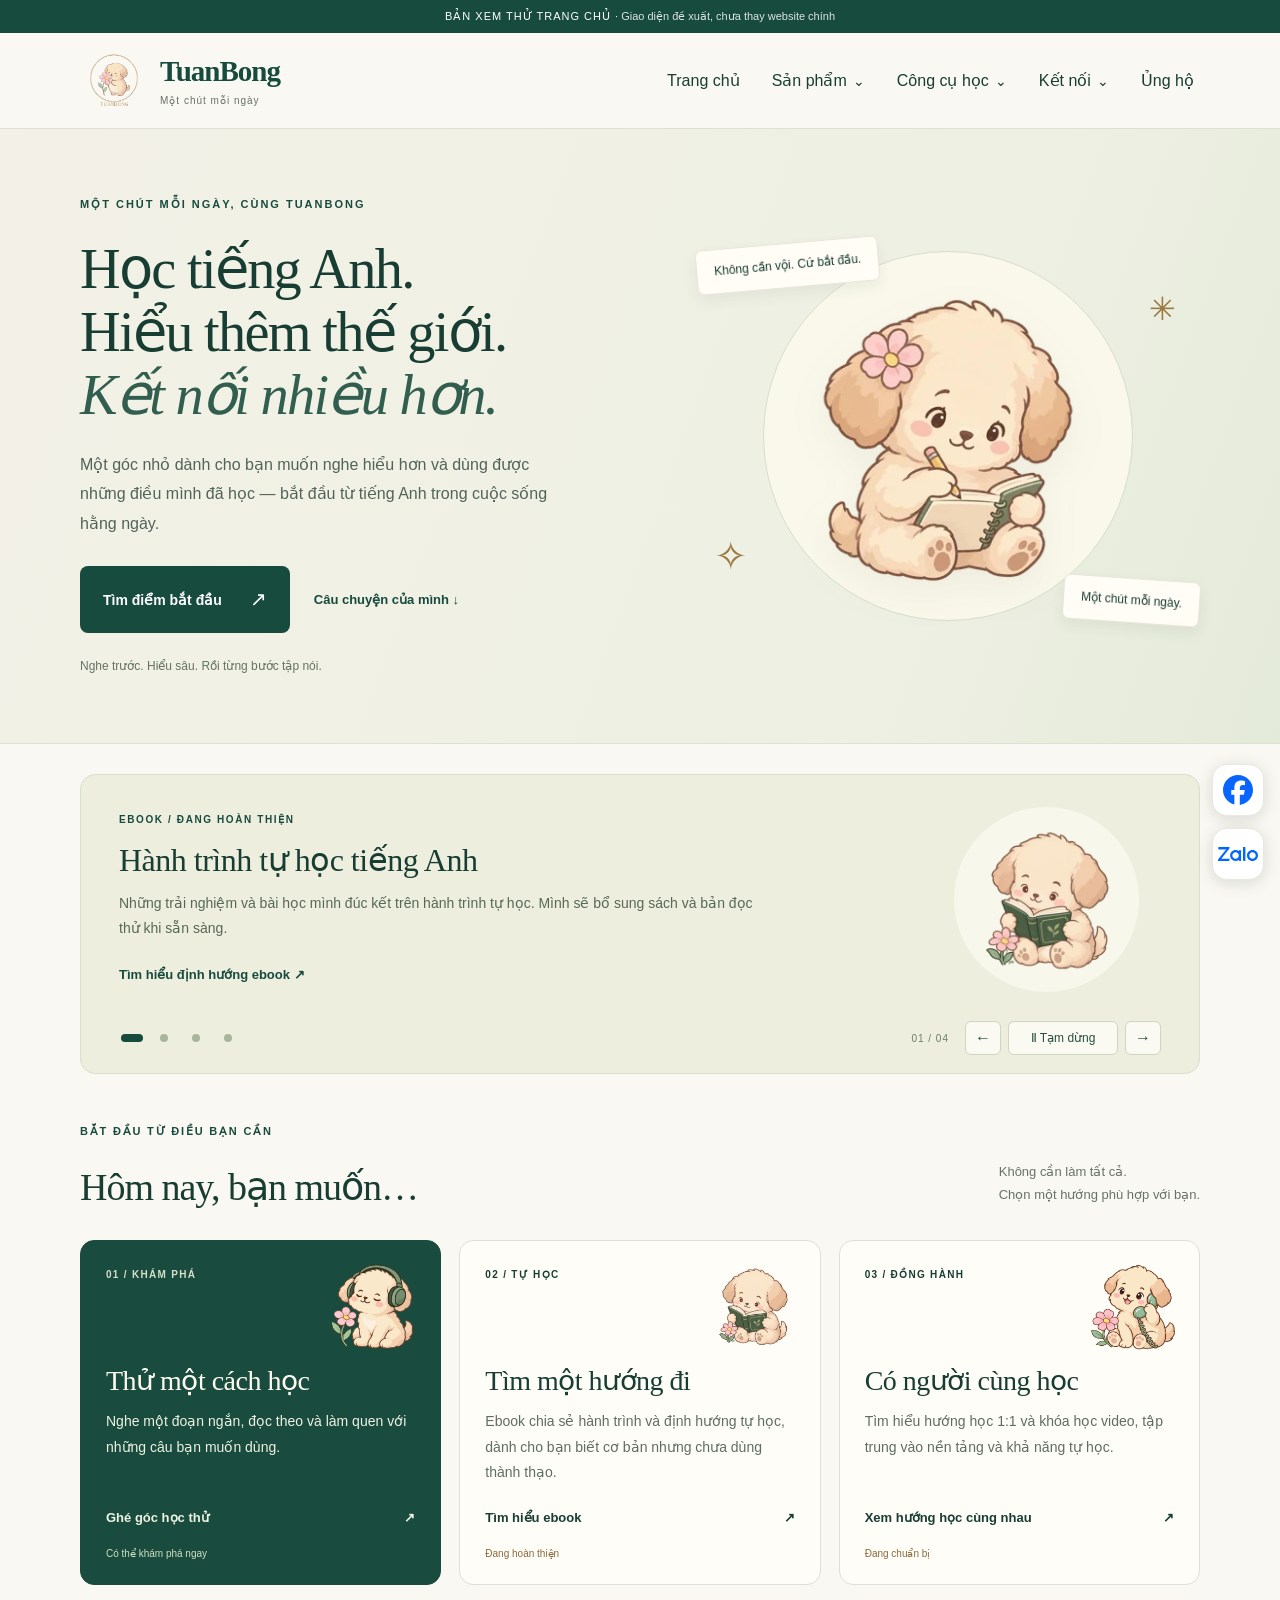
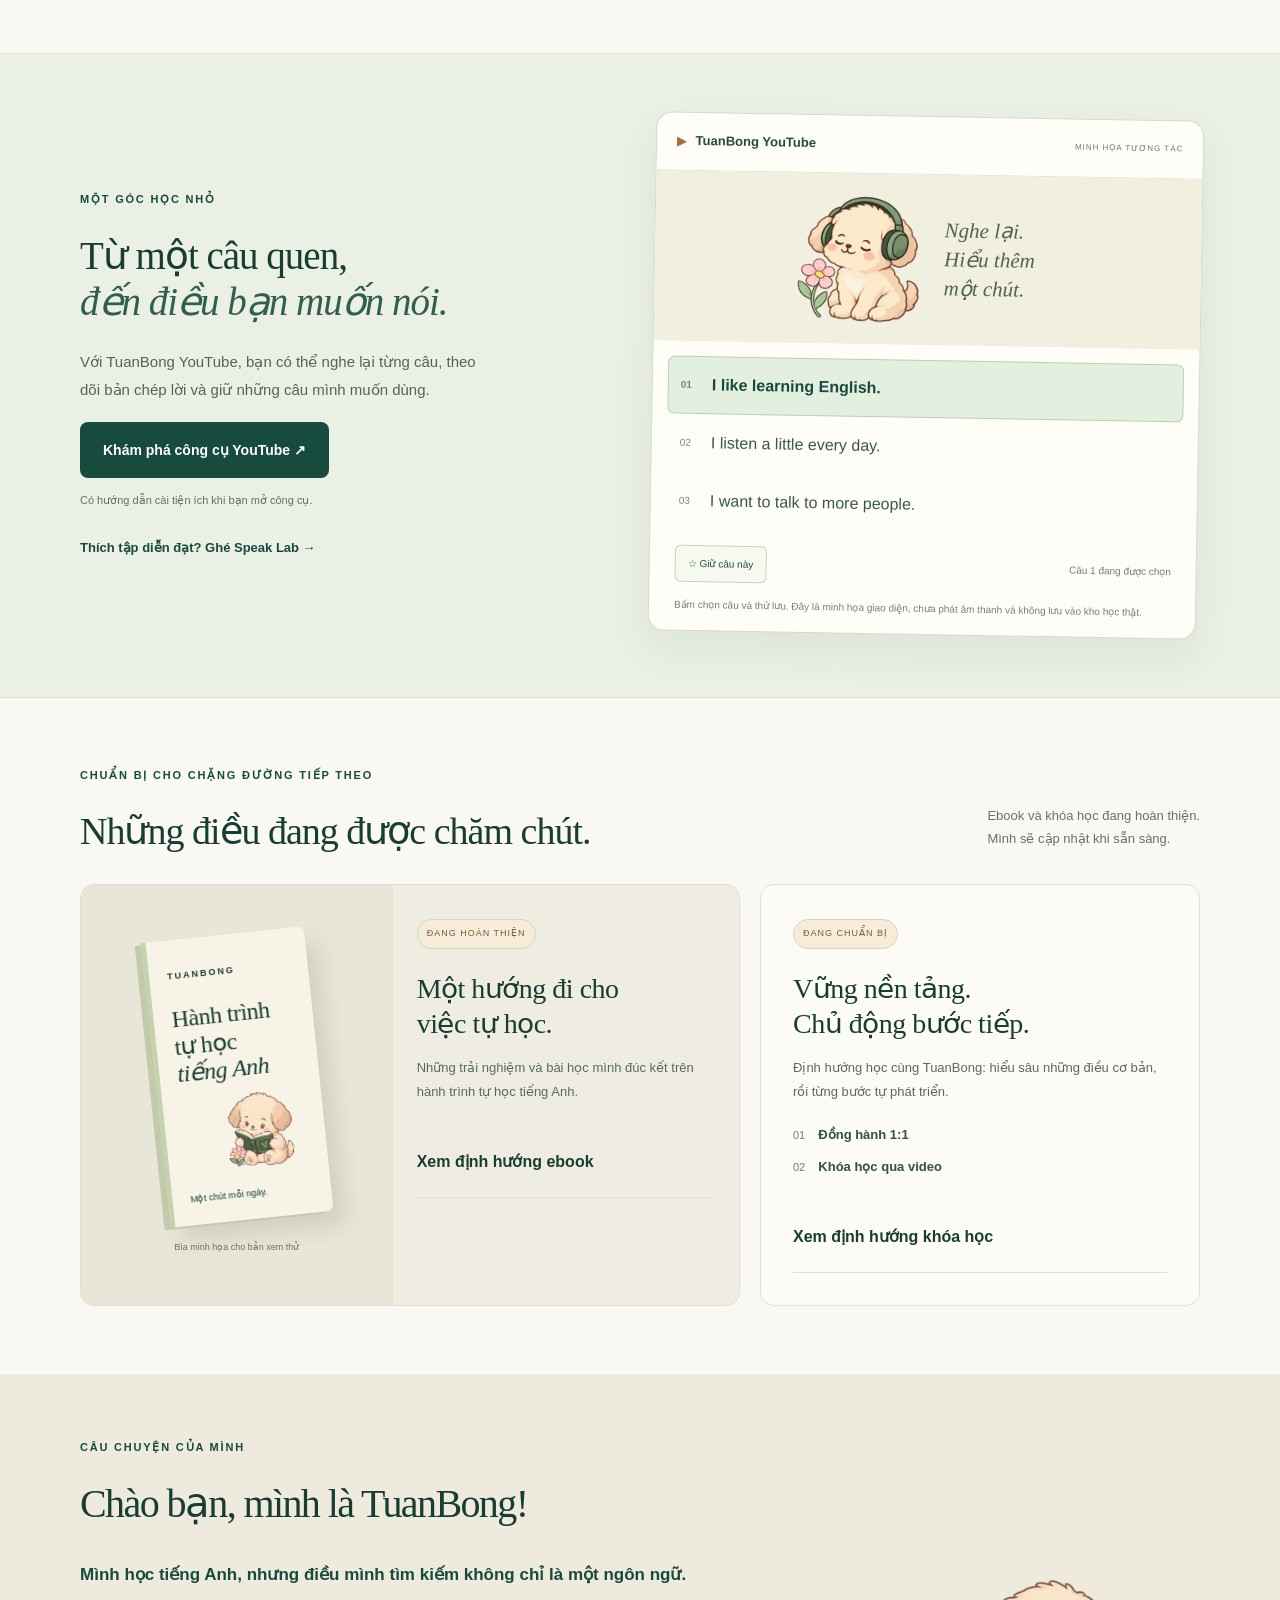
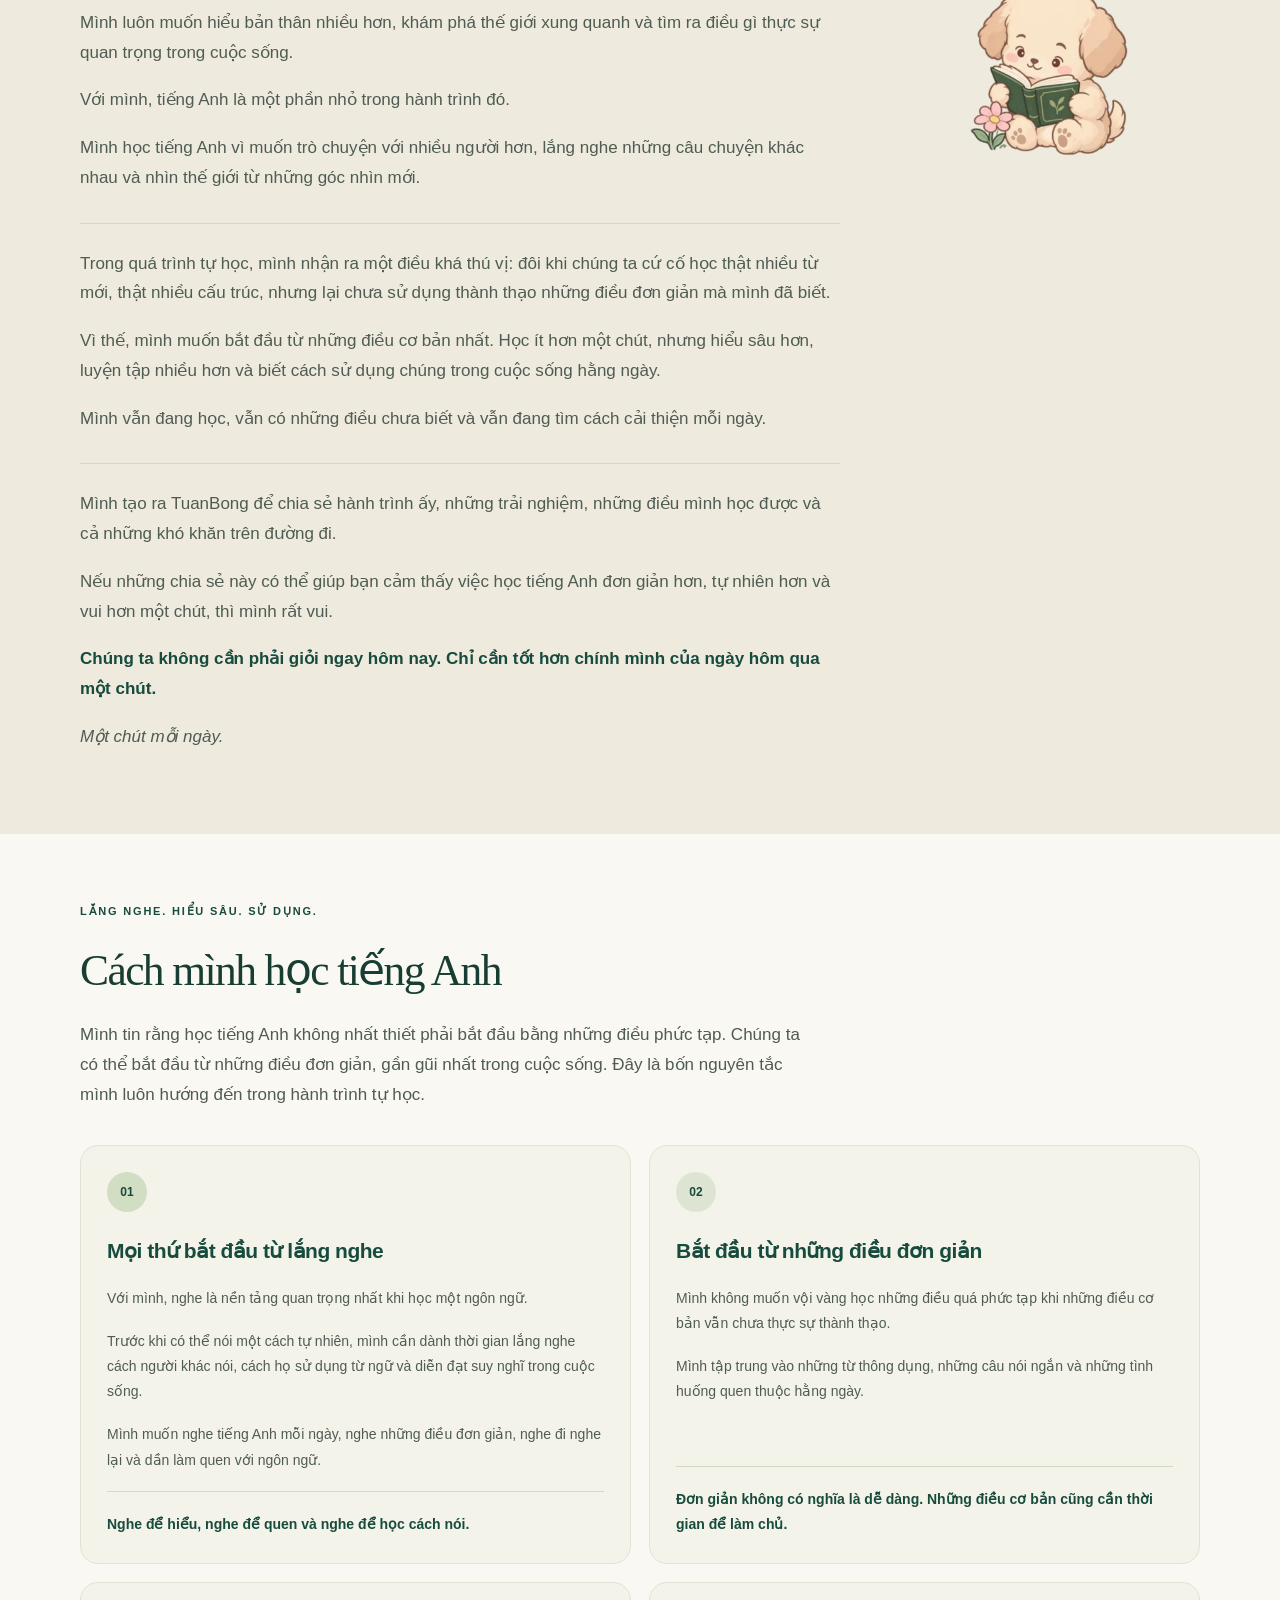
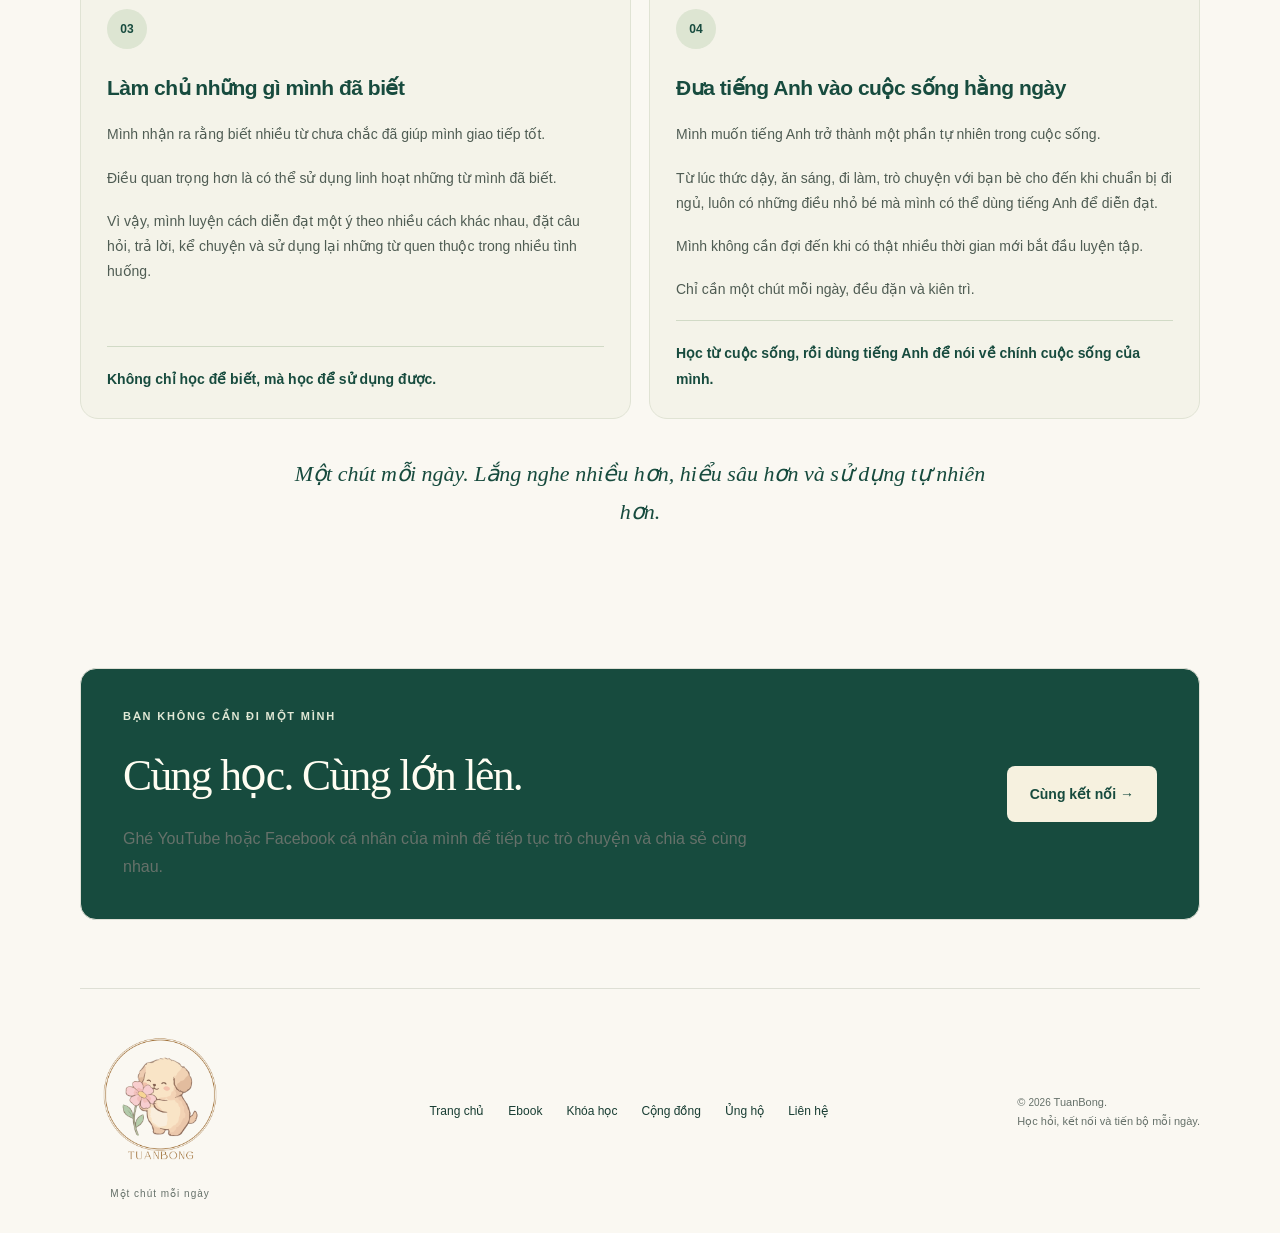
==== commit 5a7647aa: "Add compact discovery slideshow below fixed homepage introduction in preview" ====
--- a/index.html
+++ b/index.html
@@ -13,8 +13,8 @@
     <link rel="icon" type="image/png" href="./assets/tuanbong-logo.png" />
     <link rel="stylesheet" href="./styles.css?v=20261031-story-trial-2" />
     <script src="./script.js?v=20261031-contact-icons-1" defer></script>
-    <link rel="stylesheet" href="./home-preview.css?v=1" />
-    <script src="./home-preview.js?v=1" defer></script>
+    <link rel="stylesheet" href="./home-preview.css?v=2-slides" />
+    <script src="./home-preview.js?v=2-slides" defer></script>
     <meta name="robots" content="noindex,nofollow" />
   </head>
   <body data-page="home"><div class="preview-banner">BẢN XEM THỬ TRANG CHỦ <span>· Giao diện đề xuất, chưa thay website chính</span></div>
@@ -56,6 +56,7 @@
           <div class="hero-picture"><div class="picture-disc"></div><span class="picture-note note-top">Không cần vội. Cứ bắt đầu.</span><img src="./assets/mascots/learning.webp" width="360" height="360" alt="Chú cún TuanBong đang ngồi học với cuốn sổ"><span class="picture-note note-bottom">Một chút mỗi ngày.</span><span class="picture-star star-one" aria-hidden="true">✳</span><span class="picture-star star-two" aria-hidden="true">✧</span></div>
         </div>
       </section>
+      <section class="compact-showcase container" id="slide-kham-pha" role="region" aria-roledescription="trình chiếu" aria-label="Khám phá thêm cùng TuanBong"><div class="compact-frame"><div class="compact-stage"><article class="compact-slide" role="group" aria-roledescription="slide" aria-label="1 trên 4"><div class="compact-copy"><p class="eyebrow">EBOOK / ĐANG HOÀN THIỆN</p><h2>Hành trình tự học tiếng Anh</h2><p>Những trải nghiệm và bài học mình đúc kết trên hành trình tự học. Mình sẽ bổ sung sách và bản đọc thử khi sẵn sàng.</p><a class="plain-link" href="#san-pham">Tìm hiểu định hướng ebook <span aria-hidden="true">↗</span></a></div><div class="compact-picture"><img src="./assets/mascots/reading.webp" width="200" height="200" alt="" loading="lazy" decoding="async"></div></article><article class="compact-slide" role="group" aria-roledescription="slide" aria-label="2 trên 4" hidden inert aria-hidden="true"><div class="compact-copy"><p class="eyebrow">KHÓA HỌC / ĐANG CHUẨN BỊ</p><h2>Vững nền tảng. Từng bước tự học.</h2><p>Định hướng đồng hành 1:1 và khóa học qua video, giúp người học hiểu sâu những điều cơ bản. Chưa mở đăng ký.</p><a class="plain-link" href="#san-pham">Xem định hướng khóa học <span aria-hidden="true">↗</span></a></div><div class="compact-picture"><img src="./assets/mascots/learning.webp" width="200" height="200" alt="" loading="lazy" decoding="async"></div></article><article class="compact-slide" role="group" aria-roledescription="slide" aria-label="3 trên 4" hidden inert aria-hidden="true"><div class="compact-copy"><p class="eyebrow">KÊNH YOUTUBE / CÙNG CHIA SẺ</p><h2>Những điều mình học được.</h2><p>Ghé kênh YouTube của mình để nghe những chia sẻ về tự học tiếng Anh và trải nghiệm trên đường đi.</p><a class="plain-link" href="https://www.youtube.com/@Tuanshare-E" target="_blank" rel="noopener noreferrer">Ghé kênh YouTube <span aria-hidden="true">↗</span></a></div><div class="compact-picture"><img src="./assets/mascots/listening.webp" width="200" height="200" alt="" loading="lazy" decoding="async"></div></article><article class="compact-slide" role="group" aria-roledescription="slide" aria-label="4 trên 4" hidden inert aria-hidden="true"><div class="compact-copy"><p class="eyebrow">KẾT NỐI / CÙNG NHAU</p><h2>Cùng học. Cùng lớn lên.</h2><p>Giữ liên lạc qua YouTube và Facebook cá nhân của mình, cùng chia sẻ những điều bạn khám phá mỗi ngày.</p><a class="plain-link" href="https://tuanbong.pages.dev/community/">Xem các kênh kết nối <span aria-hidden="true">↗</span></a></div><div class="compact-picture"><img src="./assets/mascots/connecting.webp" width="200" height="200" alt="" loading="lazy" decoding="async"></div></article></div><div class="compact-controls"><div class="compact-pagination" aria-label="Chọn slide"><button class="compact-dot" aria-label="Slide 1: Ebook" aria-pressed="true"></button><button class="compact-dot" aria-label="Slide 2: Khóa học" aria-pressed="false"></button><button class="compact-dot" aria-label="Slide 3: Kênh YouTube" aria-pressed="false"></button><button class="compact-dot" aria-label="Slide 4: Kết nối" aria-pressed="false"></button></div><div class="compact-navigation"><span class="compact-counter" aria-hidden="true">01 / 04</span><button class="compact-prev" aria-label="Slide trước">←</button><button class="compact-pause" aria-label="Tạm dừng tự chuyển slide" aria-pressed="false">Ⅱ <span>Tạm dừng</span></button><button class="compact-next" aria-label="Slide tiếp theo">→</button></div></div></div><p class="compact-announcement sr-only" aria-live="polite"></p></section>
       <section class="section container start-section" id="bat-dau" aria-labelledby="start-title">
         <div class="section-heading"><div><p class="eyebrow">BẮT ĐẦU TỪ ĐIỀU BẠN CẦN</p><h2 id="start-title">Hôm nay, bạn muốn…</h2></div><p>Không cần làm tất cả.<br>Chọn một hướng phù hợp với bạn.</p></div>
         <div class="new-pathways">
--- a/home-preview.css
+++ b/home-preview.css
@@ -2,3 +2,6 @@
 @media(max-width:900px){.hero-grid{gap:16px;min-height:540px}.hero-copy h1{font-size:45px}.hero-picture>img{width:285px;height:285px}.picture-disc{width:290px;height:290px}.picture-note{font-size:10px;padding:9px 10px}.hero-picture{min-height:365px}.tool-grid{gap:30px}.tool-copy h2{font-size:32px}.product-grid{grid-template-columns:1fr}.personal-story .story-grid{grid-template-columns:1fr}.section-heading h2{font-size:32px}.path-card{padding:20px}.path-card h3{font-size:25px}.path-number{font-size:9px}.path-card>img{width:82px;height:82px}.personal-story .story-illustration{position:static;margin-top:0;justify-content:flex-end}.personal-story .story-mascot{width:100px}}
 @media(max-width:650px){html{scroll-padding-top:125px}.container{width:calc(100% - 36px)}.preview-banner{font-size:9px;letter-spacing:.8px}.preview-banner span{display:none}.primary-nav{gap:13px!important;overflow:visible}.primary-nav>a,.primary-nav summary{font-size:11px!important}.brand-name{font-size:23px!important}.site-header .nav{gap:12px;padding-block:12px}.hero-grid{grid-template-columns:1fr;padding-block:36px 22px;gap:12px}.hero-copy h1{font-size:39px;letter-spacing:-1.2px;margin:18px 0}.hero-copy .eyebrow{font-size:9px;letter-spacing:1.5px}.hero-description{font-size:14px;line-height:1.85}.hero-actions{gap:20px;margin-top:23px}.hero-actions .button{font-size:12px;padding:13px 16px}.plain-link{font-size:12px}.hero-footnote{font-size:10px;margin-top:16px}.hero-picture{min-height:265px;max-width:350px;width:100%;margin:auto}.hero-picture>img{width:235px;height:235px}.picture-disc{width:235px;height:235px}.note-top{top:9px;left:0}.note-bottom{right:0;bottom:8px}.star-one{right:8px;top:60px;font-size:26px}.star-two{left:14px;bottom:44px;font-size:31px}.section{padding-block:42px}.section-heading{display:block;margin-bottom:23px}.section-heading h2{font-size:30px;margin-top:10px}.section-heading>p{margin-top:13px;font-size:12px}.section-heading>p br{display:none}.new-pathways{grid-template-columns:1fr;gap:12px}.path-card{min-height:252px;padding:23px}.path-number{margin-bottom:47px}.path-card h3{font-size:28px}.path-card p{max-width:295px;font-size:13px;margin-bottom:18px}.path-card>img{top:12px;right:18px;width:95px;height:95px}.path-status{margin-top:12px}.tool-section{padding-block:42px}.tool-grid{grid-template-columns:1fr;gap:30px}.tool-copy h2{font-size:33px}.tool-copy>p:not(.eyebrow):not(.small-note){font-size:14px}.lesson-preview{transform:none}.lesson-top{padding:15px;font-size:7px}.lesson-brand{font-size:12px}.lesson-scene{height:145px}.lesson-scene img{height:125px;width:125px}.sample-line{gap:13px;padding:12px 8px}.lesson-lines{padding:12px}.sample-line>span:last-child{font-size:13px}.lesson-bottom{padding-inline:20px}.ebook-feature{grid-template-columns:1fr}.book-stage{padding:28px 15px}.book-cover{width:156px}.product-copy{padding:25px}.course-feature{padding:25px}.product-copy h3,.course-feature h3{font-size:29px}.personal-story .story-grid{gap:15px;padding-block:42px}.personal-story h2{font-size:32px}.personal-story .story-layout p{font-size:14px;line-height:1.85}.learning-method .method-intro h2{font-size:31px}.principle-grid{grid-template-columns:1fr}.gentle-callout{padding:27px;gap:22px}.gentle-callout h2{font-size:30px}.tb-contact-dock{right:8px;bottom:12px;gap:7px}.tb-contact-link{width:36px;height:36px;border-radius:11px}.tb-contact-facebook>svg{width:23px;height:23px}.tb-contact-zalo>svg{width:29px;height:29px}.footer-links{gap:13px}.footer-links a{font-size:12px}}
 @media(prefers-reduced-motion:reduce){html{scroll-behavior:auto}}
+/* Compact discovery carousel, separate from the fixed introduction. */
+.compact-showcase{padding-top:30px}.compact-frame{border:1px solid #d9dfcd;background:#eeeedf;border-radius:15px;overflow:hidden}.compact-stage{min-height:238px}.compact-slide{display:grid;grid-template-columns:minmax(0,1fr) 230px;gap:30px;align-items:center;padding:28px 38px 18px;min-height:238px}.compact-slide[hidden]{display:none}.compact-copy .eyebrow{font-size:10px;letter-spacing:1.6px;margin:0 0 12px}.compact-copy h2{font:500 32px/1.2 Georgia,serif;letter-spacing:-.5px;margin:0 0 12px}.compact-copy>p:not(.eyebrow){font-size:14px;line-height:1.8;max-width:650px;margin:0 0 18px;color:#566955}.compact-picture{display:flex;align-items:center;justify-content:center;background:#f8f7eb;border-radius:50%;width:185px;height:185px;justify-self:center}.compact-picture img{width:175px;height:175px;object-fit:contain}.compact-controls{display:flex;align-items:center;justify-content:space-between;gap:14px;padding:8px 38px 18px}.compact-pagination{display:flex;gap:5px;align-items:center}.compact-dot{width:27px;height:30px;border:0;cursor:pointer;background:none;position:relative}.compact-dot:after{content:'';position:absolute;left:9px;top:11px;width:8px;height:8px;border-radius:50%;background:#a9b69c}.compact-dot[aria-pressed=true]:after{width:22px;left:2px;border-radius:8px;background:#174b3e}.compact-navigation{display:flex;gap:7px;align-items:center}.compact-navigation button{height:34px;min-width:36px;border:1px solid #ccd6c0;background:#fbfaf2;border-radius:6px;color:#254e3d;cursor:pointer;font-size:16px}.compact-navigation .compact-pause{font-size:12px;padding:0 12px;min-width:110px}.compact-counter{font-size:10px;letter-spacing:1px;color:#698064;margin-right:9px}.compact-announcement{position:absolute;width:1px;height:1px;overflow:hidden;clip-path:inset(50%);white-space:nowrap}.compact-showcase+.start-section{padding-top:48px}
+@media(max-width:650px){.compact-showcase{padding-top:20px}.compact-stage{min-height:310px}.compact-slide{position:relative;grid-template-columns:1fr;min-height:310px;padding:23px 22px 15px;gap:0;align-items:start}.compact-copy{position:relative;z-index:1}.compact-copy .eyebrow{font-size:8px;letter-spacing:1px;padding-right:65px;min-height:43px;line-height:1.7}.compact-copy h2{font-size:27px;max-width:285px}.compact-copy>p:not(.eyebrow){font-size:13px;margin-bottom:16px;line-height:1.8}.compact-picture{position:absolute;top:10px;right:12px;width:72px;height:72px}.compact-picture img{width:76px;height:76px}.compact-controls{padding:0 16px 16px;gap:4px}.compact-pagination{gap:0}.compact-dot{width:22px}.compact-counter{display:none}.compact-navigation{gap:5px}.compact-navigation .compact-pause{padding:0 8px;min-width:92px;font-size:11px}.compact-navigation button{min-width:32px}.compact-showcase+.start-section{padding-top:36px}}
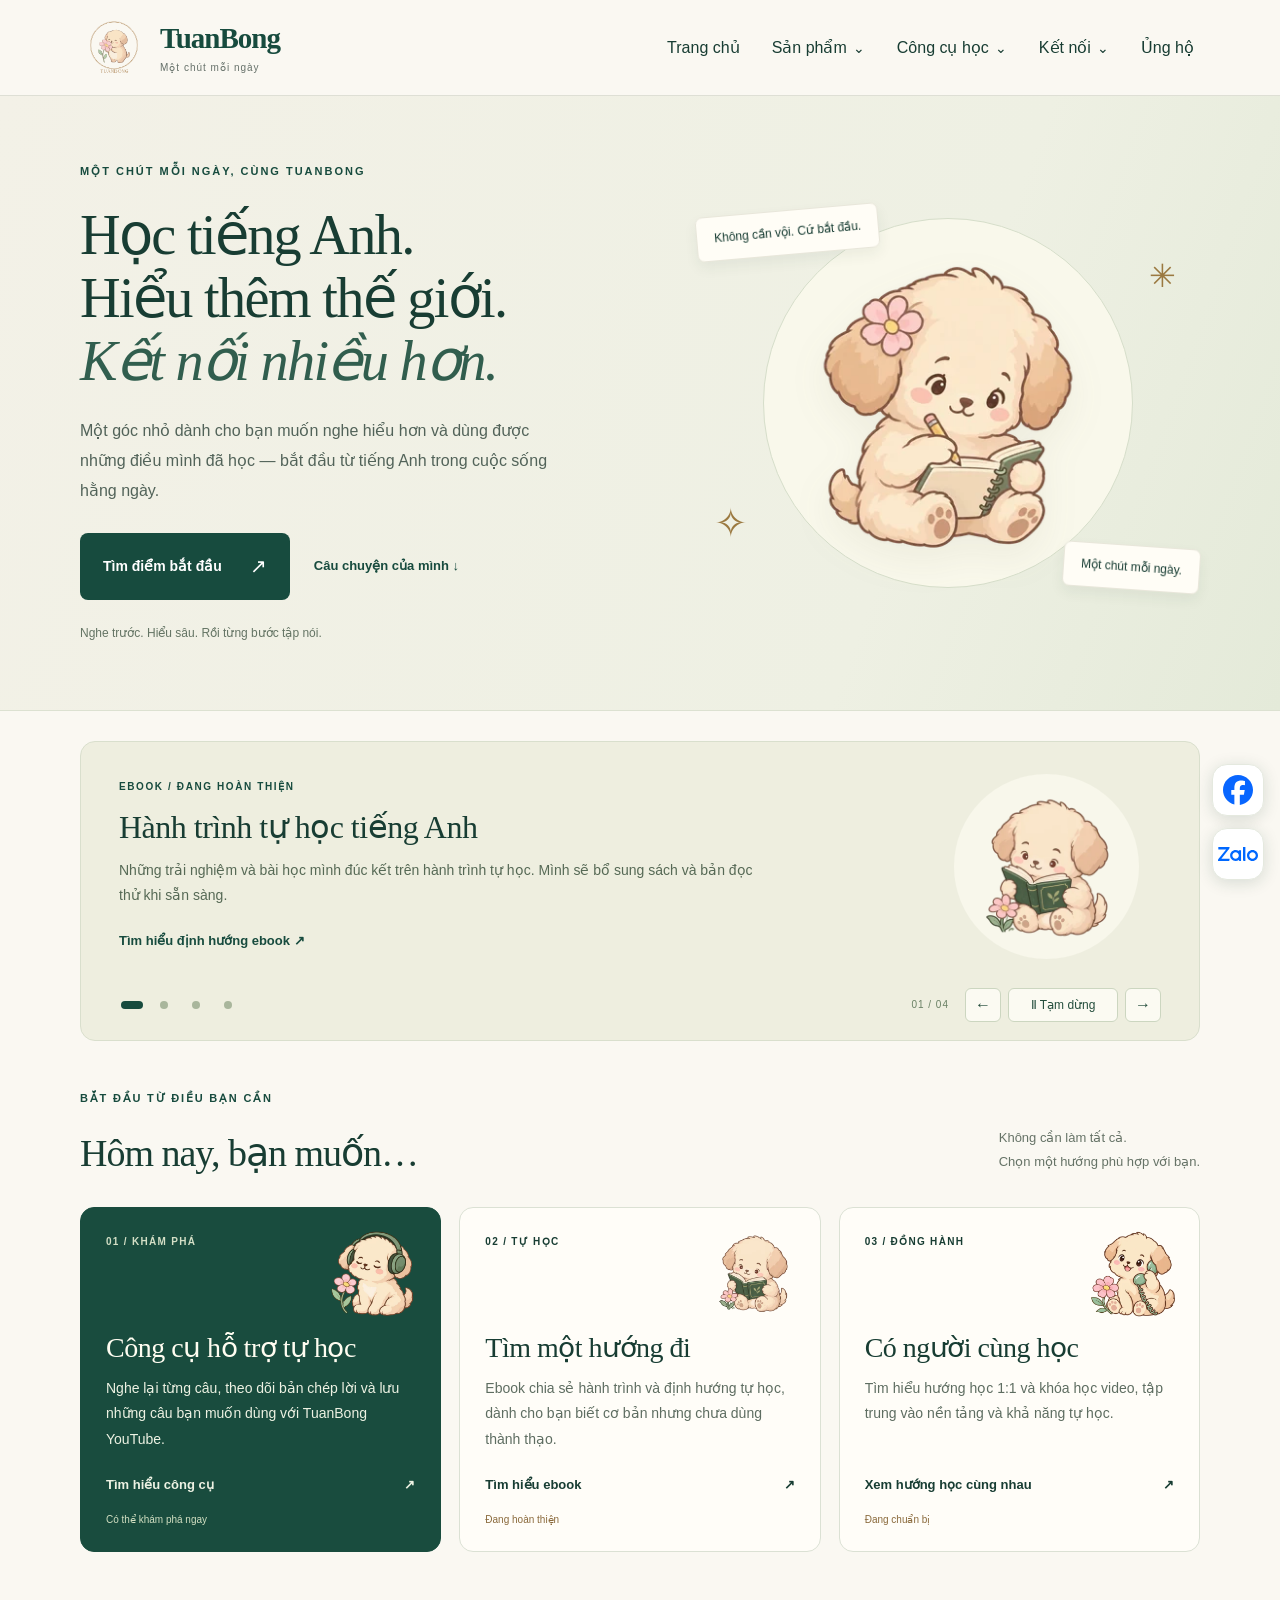
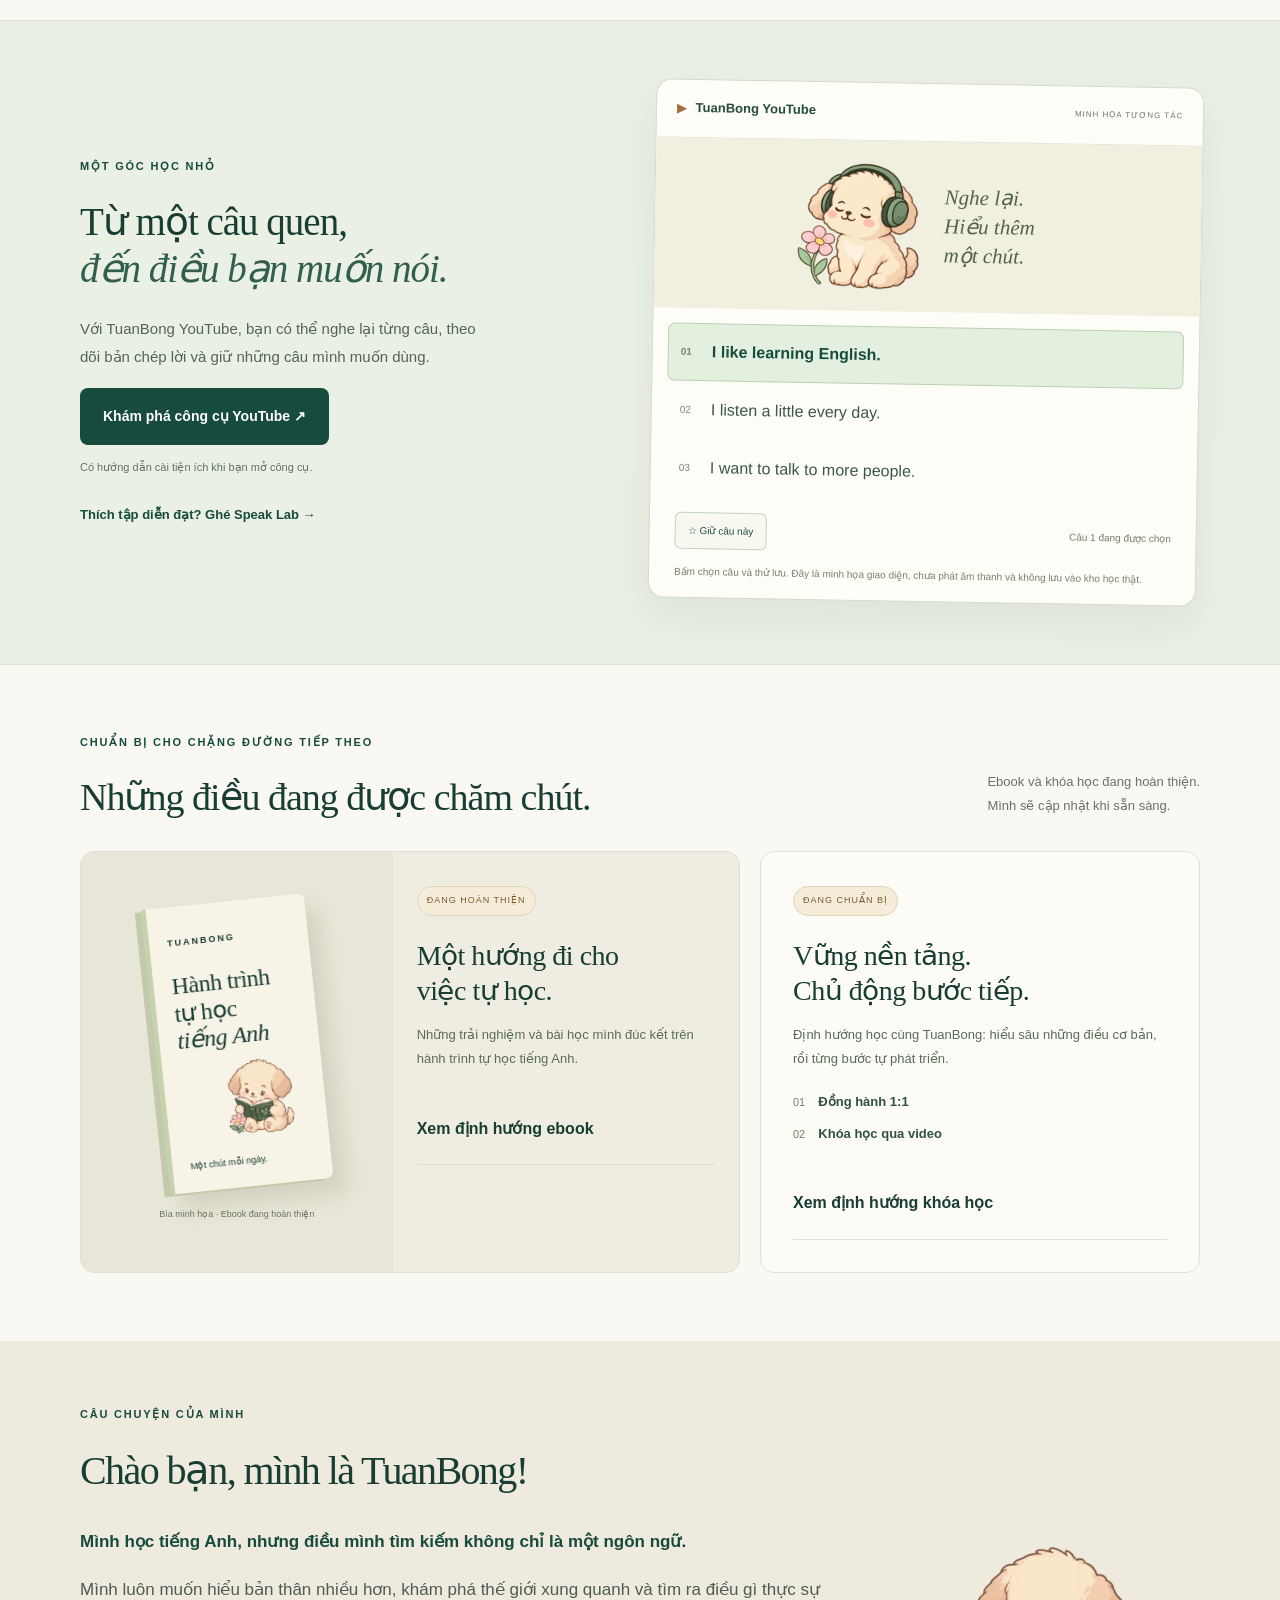
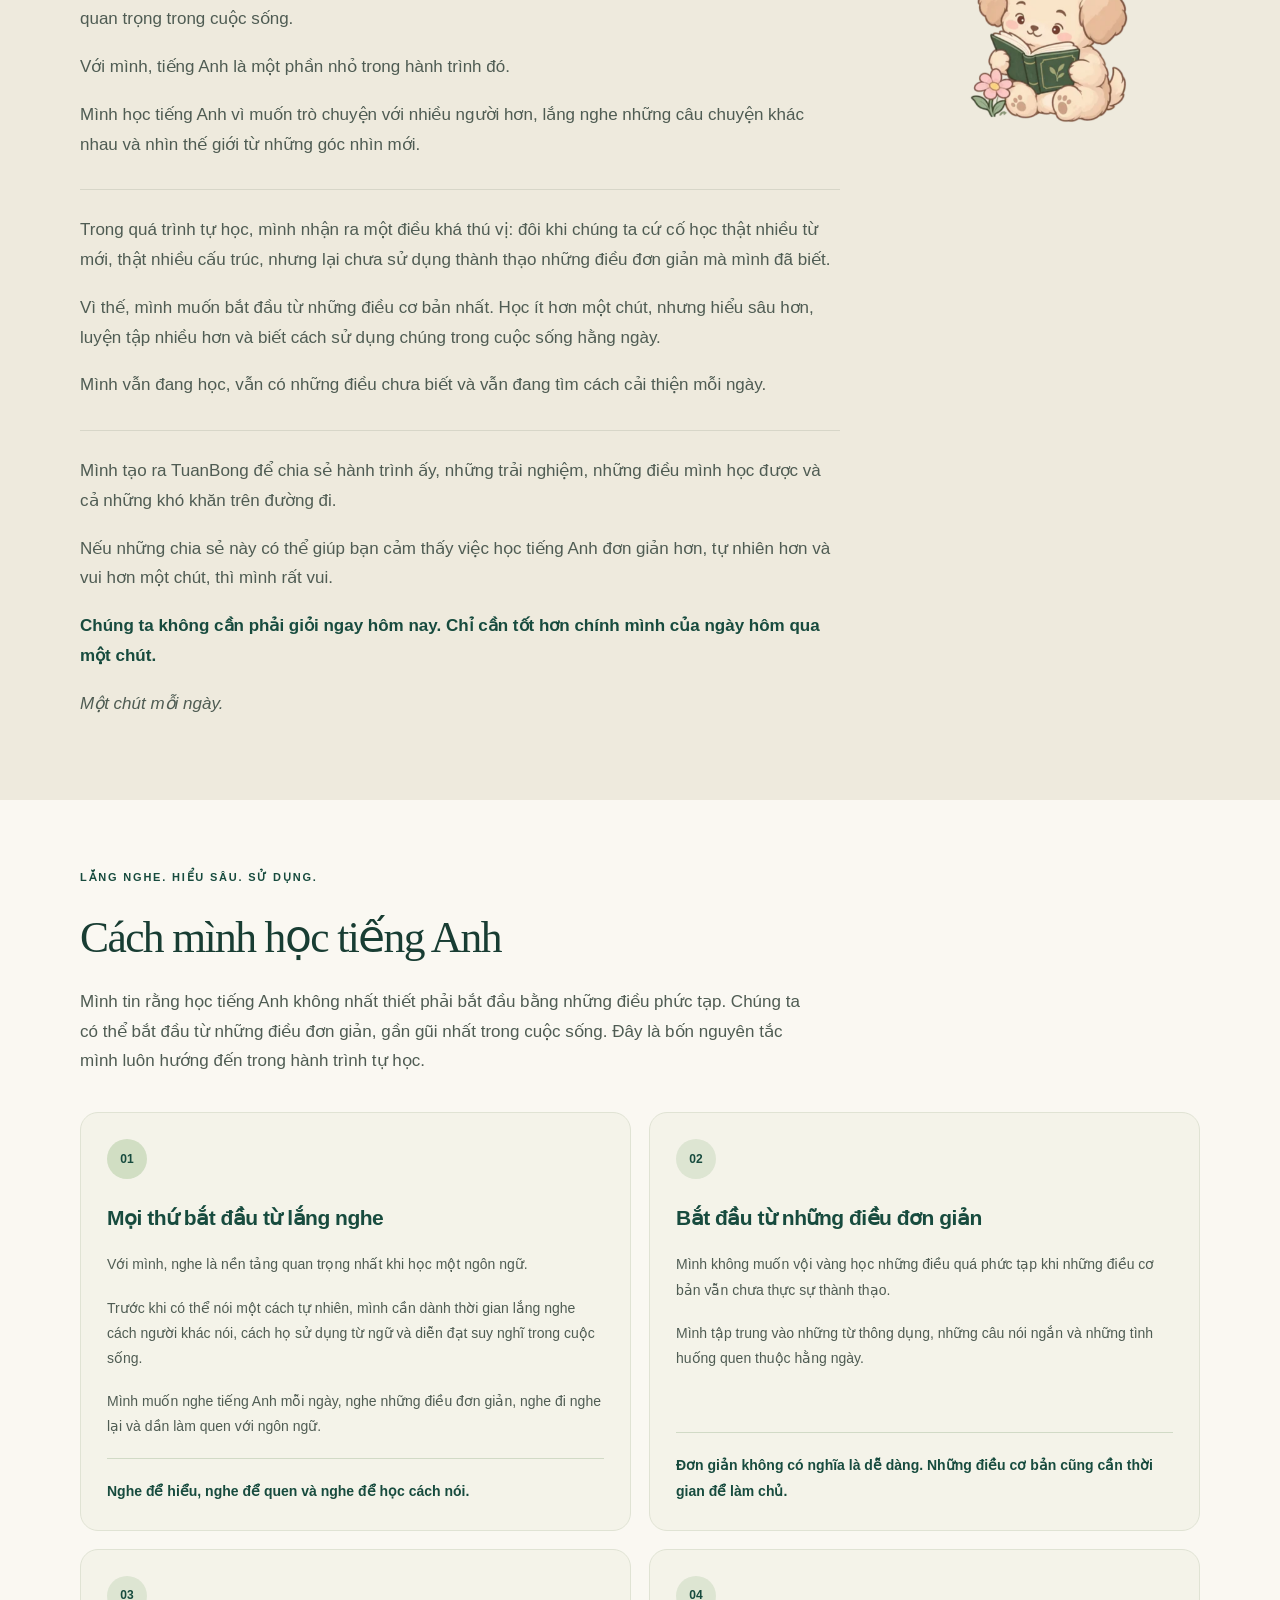
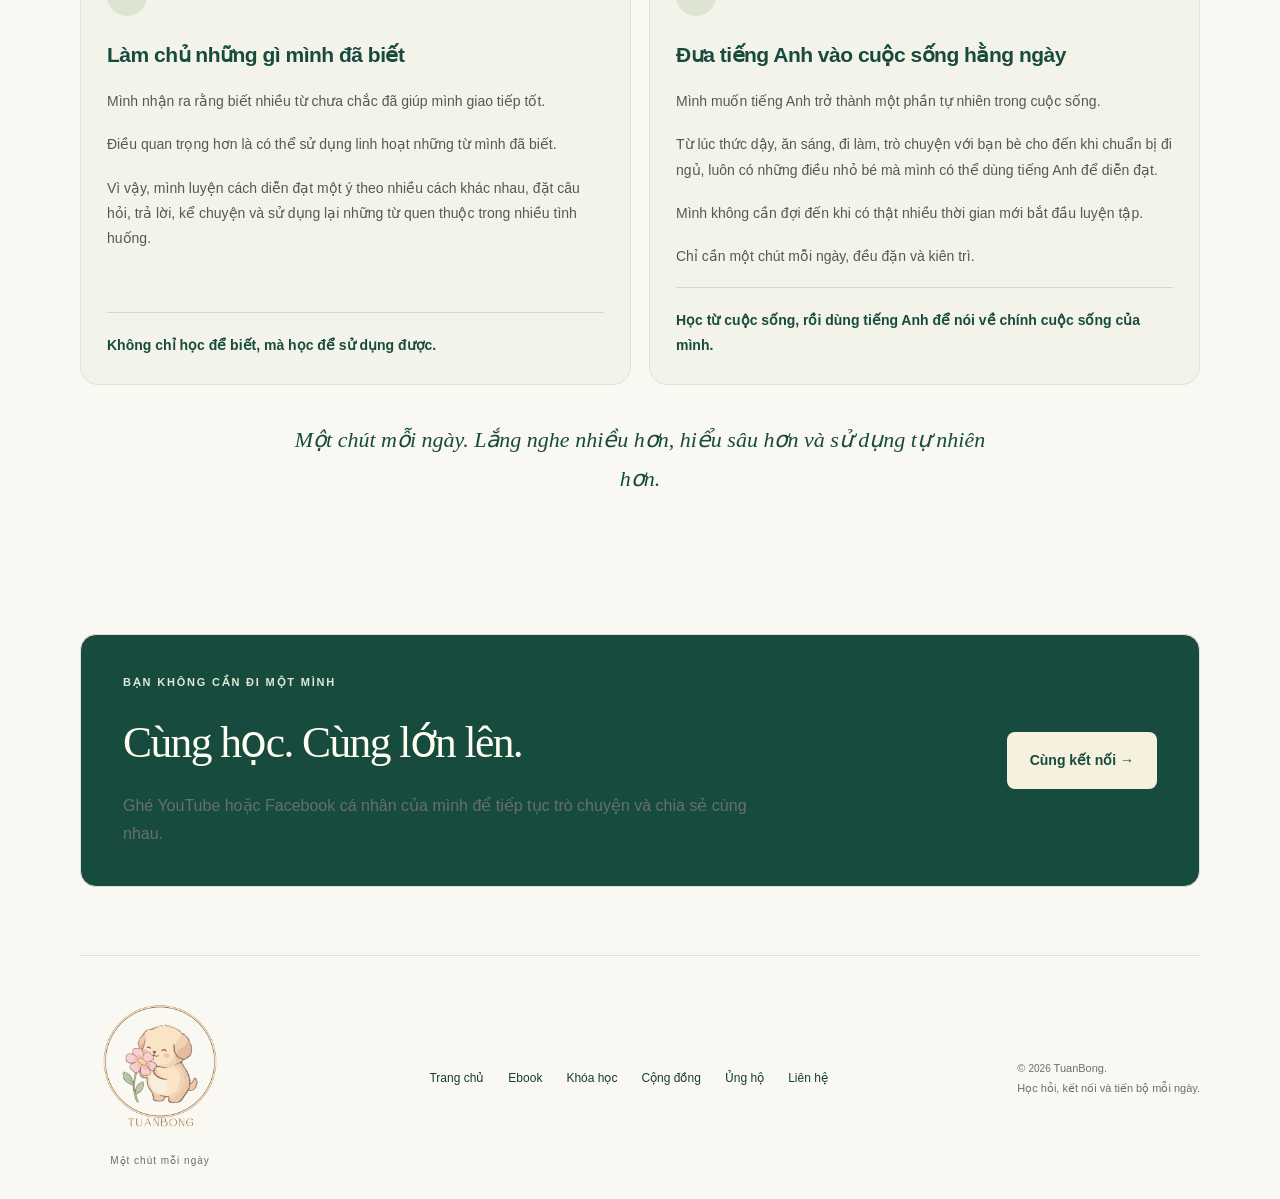
==== commit 7e6d32a6: "Publish approved TuanBong homepage with fixed introduction and compact discovery slideshow" ====
--- a/index.html
+++ b/index.html
@@ -9,15 +9,14 @@
       content="TuanBong — không gian chia sẻ hành trình tự học tiếng Anh, phát triển bản thân và kết nối. Một chút mỗi ngày, không chỉ để học tốt hơn mà còn để sống tốt hơn."
     />
     <meta name="theme-color" content="#174b3e" />
-    <title>TuanBong | Bản xem thử trang chủ</title>
+    <title>TuanBong | Học tiếng Anh</title>
     <link rel="icon" type="image/png" href="./assets/tuanbong-logo.png" />
     <link rel="stylesheet" href="./styles.css?v=20261031-story-trial-2" />
     <script src="./script.js?v=20261031-contact-icons-1" defer></script>
     <link rel="stylesheet" href="./home-preview.css?v=2-slides" />
     <script src="./home-preview.js?v=2-slides" defer></script>
-    <meta name="robots" content="noindex,nofollow" />
   </head>
-  <body data-page="home"><div class="preview-banner">BẢN XEM THỬ TRANG CHỦ <span>· Giao diện đề xuất, chưa thay website chính</span></div>
+  <body data-page="home">
     <a class="skip-link" href="#main">Đến nội dung chính</a>
     <header class="site-header">
       <div class="container nav">
@@ -60,7 +59,7 @@
       <section class="section container start-section" id="bat-dau" aria-labelledby="start-title">
         <div class="section-heading"><div><p class="eyebrow">BẮT ĐẦU TỪ ĐIỀU BẠN CẦN</p><h2 id="start-title">Hôm nay, bạn muốn…</h2></div><p>Không cần làm tất cả.<br>Chọn một hướng phù hợp với bạn.</p></div>
         <div class="new-pathways">
-          <article class="path-card path-primary"><span class="path-number">01 / KHÁM PHÁ</span><img src="./assets/mascots/listening.webp" width="100" height="100" alt="" loading="lazy"><h3>Thử một cách học</h3><p>Nghe một đoạn ngắn, đọc theo và làm quen với những câu bạn muốn dùng.</p><a href="#goc-hoc">Ghé góc học thử <span aria-hidden="true">↗</span></a><span class="path-status">Có thể khám phá ngay</span></article>
+          <article class="path-card path-primary"><span class="path-number">01 / KHÁM PHÁ</span><img src="./assets/mascots/listening.webp" width="100" height="100" alt="" loading="lazy"><h3>Công cụ hỗ trợ tự học</h3><p>Nghe lại từng câu, theo dõi bản chép lời và lưu những câu bạn muốn dùng với TuanBong YouTube.</p><a href="#goc-hoc">Tìm hiểu công cụ <span aria-hidden="true">↗</span></a><span class="path-status">Có thể khám phá ngay</span></article>
           <article class="path-card"><span class="path-number">02 / TỰ HỌC</span><img src="./assets/mascots/reading.webp" width="100" height="100" alt="" loading="lazy"><h3>Tìm một hướng đi</h3><p>Ebook chia sẻ hành trình và định hướng tự học, dành cho bạn biết cơ bản nhưng chưa dùng thành thạo.</p><a href="#san-pham">Tìm hiểu ebook <span aria-hidden="true">↗</span></a><span class="path-status upcoming">Đang hoàn thiện</span></article>
           <article class="path-card"><span class="path-number">03 / ĐỒNG HÀNH</span><img src="./assets/mascots/connecting.webp" width="100" height="100" alt="" loading="lazy"><h3>Có người cùng học</h3><p>Tìm hiểu hướng học 1:1 và khóa học video, tập trung vào nền tảng và khả năng tự học.</p><a href="#san-pham">Xem hướng học cùng nhau <span aria-hidden="true">↗</span></a><span class="path-status upcoming">Đang chuẩn bị</span></article>
         </div>
@@ -70,8 +69,8 @@
         <div class="lesson-preview"><div class="lesson-top"><span class="lesson-brand"><span aria-hidden="true">▶</span> TuanBong YouTube</span><span>MINH HỌA TƯƠNG TÁC</span></div><div class="lesson-scene"><img src="./assets/mascots/listening.webp" width="140" height="140" alt="Chú cún đang đeo tai nghe"><span>Nghe lại. Hiểu thêm một chút.</span></div><div class="lesson-lines"><button class="sample-line active" data-line="0" aria-pressed="true"><span>01</span><span>I like learning English.</span></button><button class="sample-line" data-line="1" aria-pressed="false"><span>02</span><span>I listen a little every day.</span></button><button class="sample-line" data-line="2" aria-pressed="false"><span>03</span><span>I want to talk to more people.</span></button></div><div class="lesson-bottom"><button id="sample-save" aria-pressed="false">☆ Giữ câu này</button><span id="sample-feedback" aria-live="polite">Chọn một câu để xem</span></div><p class="demo-disclaimer">Bấm chọn câu và thử lưu. Đây là minh họa giao diện, chưa phát âm thanh và không lưu vào kho học thật.</p></div>
       </div></section>
       <section class="section container product-section" id="san-pham" aria-labelledby="product-title"><div class="section-heading"><div><p class="eyebrow">CHUẨN BỊ CHO CHẶNG ĐƯỜNG TIẾP THEO</p><h2 id="product-title">Những điều đang được chăm chút.</h2></div><p>Ebook và khóa học đang hoàn thiện.<br>Mình sẽ cập nhật khi sẵn sàng.</p></div>
-        <div class="product-grid"><article class="ebook-feature"><div class="book-stage"><div class="book-cover"><span>TUANBONG</span><h3>Hành trình<br>tự học<br><em>tiếng Anh</em></h3><img src="./assets/mascots/reading.webp" width="120" height="120" alt=""><small>Một chút mỗi ngày.</small></div><small class="cover-note">Bìa minh họa cho bản xem thử</small></div><div class="product-copy"><span class="status-label">ĐANG HOÀN THIỆN</span><h3>Một hướng đi cho<br>việc tự học.</h3><p>Những trải nghiệm và bài học mình đúc kết trên hành trình tự học tiếng Anh.</p><details><summary>Xem định hướng ebook</summary><p>Dành cho bạn đã biết tiếng Anh cơ bản nhưng chưa sử dụng thành thạo. Mục lục, bản đọc thử chính thức và thông tin nhận sách sẽ được bổ sung khi hoàn thiện.</p></details></div></article>
-        <article class="course-feature"><span class="status-label">ĐANG CHUẨN BỊ</span><h3>Vững nền tảng.<br>Chủ động bước tiếp.</h3><p>Định hướng học cùng TuanBong: hiểu sâu những điều cơ bản, rồi từng bước tự phát triển.</p><div class="course-types"><span>01 <strong>Đồng hành 1:1</strong></span><span>02 <strong>Khóa học qua video</strong></span></div><details><summary>Xem định hướng khóa học</summary><p>Nội dung, học phí, lịch học và cách đăng ký sẽ được cập nhật khi sẵn sàng. Hiện chưa mở đăng ký hoặc nhận thanh toán trên bản thử này.</p></details></article></div>
+        <div class="product-grid"><article class="ebook-feature"><div class="book-stage"><div class="book-cover"><span>TUANBONG</span><h3>Hành trình<br>tự học<br><em>tiếng Anh</em></h3><img src="./assets/mascots/reading.webp" width="120" height="120" alt=""><small>Một chút mỗi ngày.</small></div><small class="cover-note">Bìa minh họa · Ebook đang hoàn thiện</small></div><div class="product-copy"><span class="status-label">ĐANG HOÀN THIỆN</span><h3>Một hướng đi cho<br>việc tự học.</h3><p>Những trải nghiệm và bài học mình đúc kết trên hành trình tự học tiếng Anh.</p><details><summary>Xem định hướng ebook</summary><p>Dành cho bạn đã biết tiếng Anh cơ bản nhưng chưa sử dụng thành thạo. Mục lục, bản đọc thử chính thức và thông tin nhận sách sẽ được bổ sung khi hoàn thiện.</p></details></div></article>
+        <article class="course-feature"><span class="status-label">ĐANG CHUẨN BỊ</span><h3>Vững nền tảng.<br>Chủ động bước tiếp.</h3><p>Định hướng học cùng TuanBong: hiểu sâu những điều cơ bản, rồi từng bước tự phát triển.</p><div class="course-types"><span>01 <strong>Đồng hành 1:1</strong></span><span>02 <strong>Khóa học qua video</strong></span></div><details><summary>Xem định hướng khóa học</summary><p>Nội dung, học phí, lịch học và cách đăng ký sẽ được cập nhật khi sẵn sàng. Hiện chưa mở đăng ký hoặc nhận thanh toán.</p></details></article></div>
       </section>
       <section
         class="story-section personal-story"
